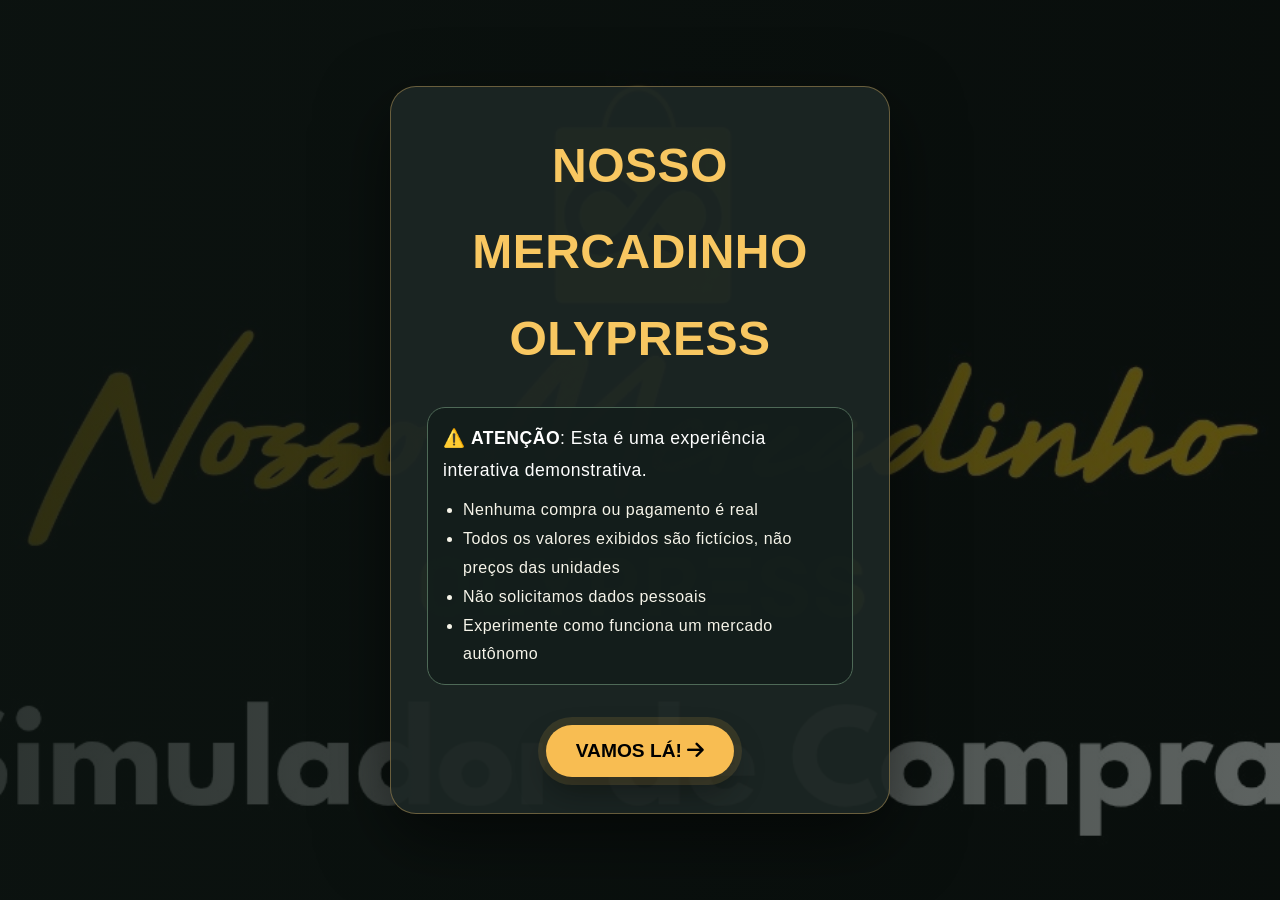
==== simulador/index.html @ 964f08ee "Integra simulador renovado no proprio site" ====
<!DOCTYPE html>
<html lang="pt-BR">
<head>
<meta charset="utf-8"/>
<meta content="width=device-width, initial-scale=1.0, viewport-fit=cover" name="viewport"/>
<title>Experiência Nosso Mercadinho | Simule uma compra</title><meta name="description" content="Experimente uma compra demonstrativa no Nosso Mercadinho. Valores fictícios; nenhuma compra ou pagamento real é feito aqui.">
<link href="https://cdnjs.cloudflare.com/ajax/libs/font-awesome/6.4.0/css/all.min.css" rel="stylesheet"/>
<link rel="icon" type="image/png" href="favicon.png">
<meta property="og:image" content="capa_og.jpg">
<style>
        * {
          box-sizing: border-box;
          margin: 0;
          padding: 0;
          font-family: 'Segoe UI', Tahoma, Geneva, Verdana, sans-serif;
        }

        body {
          background-color: #000;
          color: #fff;
          line-height: 1.6;
          display: flex;
          flex-direction: column;
          min-height: 100vh;
        }

        body.light-theme {
          background-color: #f5f5f5;
          color: #333;
        }

        .container {
          max-width: 800px;
          width: 100%;
          margin: 0 auto;
          padding: 20px;
          flex: 1;
          display: flex;
          flex-direction: column;
        }

        header {
          background-color: #000;
          color: #f7931e;
          padding: 20px;
          text-align: center;
          position: relative;
        }

        body.light-theme header {
          background-color: #f7931e;
          color: #000;
        }

        h1, h2, h3 {
          margin-bottom: 15px;
        }

        .tela {
          display: none;
          flex: 1;
          width: 100%;
          flex-direction: column;
          align-items: center;
          justify-content: center;
          text-align: center;
        }

        .ativo {
          display: flex;
          animation: fadeIn 0.5s;
        }

        @keyframes fadeIn {
          from { opacity: 0; }
          to { opacity: 1; }
        }

        .btn, .produto, .pagamento {
          background-color: #f7931e;
          border: none;
          padding: 12px 20px;
          margin: 10px 5px;
          border-radius: 8px;
          font-weight: bold;
          cursor: pointer;
          color: #000;
          text-align: center;
          width: 100%;
          max-width: 300px;
          min-height: 48px;
          border: 2px solid #000;
        }

        .btn-caixa {
          background-color: #27ae60 !important;
          color: white !important;
          border: 2px solid #1e8449 !important;
        }

        @media (min-width: 768px) {
          .btn, .produto, .pagamento {
            width: auto;
            min-width: 200px;
          }
        }

        .btn:hover, .produto:hover, .pagamento:hover {
          opacity: 0.9;
          transform: translateY(-2px);
          box-shadow: 0 4px 8px rgba(0,0,0,0.2);
        }

        .btn:disabled {
          background-color: #ccc;
          cursor: not-allowed;
        }

        .categoria {
          font-weight: bold;
          color: #f7931e;
          margin: 20px 0 10px;
          font-size: 1.1em;
          width: 100%;
          max-width: 600px;
          text-align: left;
        }

        body.light-theme .categoria {
          color: #d67c0a;
        }

        .produtos-grid {
          display: flex;
          flex-direction: column;
          align-items: center;
          gap: 12px;
          width: 100%;
        }

        .sacola-item {
          background-color: #222;
          color: #fff;
          font-size: 1em;
          padding: 14px;
          border-radius: 10px;
          margin: 10px auto;
          max-width: 500px;
          display: flex;
          justify-content: space-between;
          align-items: center;
          transition: background 0.3s ease;
        }
        
        .sacola-item:hover {
          background-color: #f7931e;
          color: #000;
          font-weight: bold;
        }

        body.light-theme .sacola-item {
          background: #eee;
        }

        .contador-sacola {
          position: absolute;
          top: 15px;
          right: 15px;
          background-color: #e74c3c;
          color: white;
          border-radius: 50%;
          width: 24px;
          height: 24px;
          display: flex;
          justify-content: center;
          align-items: center;
          font-size: 12px;
          font-weight: bold;
        }

        .notificacao {
          position: fixed;
          bottom: 20px;
          right: 20px;
          background-color: #27ae60;
          color: white;
          padding: 15px 20px;
          border-radius: 8px;
          animation: slideIn 0.5s, fadeOut 0.5s 2.5s forwards;
          z-index: 100;
          display: flex;
          align-items: center;
          gap: 10px;
          max-width: 300px;
        }

        @keyframes slideIn {
          from { transform: translateX(100%); }
          to { transform: translateX(0); }
        }

        @keyframes fadeOut {
          from { opacity: 1; }
          to { opacity: 0; }
        }

        .btn-tema {
          position: absolute;
          top: 20px;
          left: 20px;
          background: transparent;
          border: none;
          color: #f7931e;
          font-size: 1.2em;
          cursor: pointer;
        }

        body.light-theme .btn-tema {
          color: #000;
        }

        #progresso-escaneamento {
          font-weight: bold;
          margin: 15px 0;
          color: #f7931e;
        }

        .produto-escaneado {
          background-color: #4CAF50 !important;
          color: white !important;
        }

        .total-compra {
          font-size: 1.3em;
          margin: 20px 0;
          font-weight: bold;
          color: #f7931e;
        }

        #relogio {
          position: absolute;
          top: 20px;
          right: 60px;
          font-size: 1em;
        }

        .assistente {
          position: fixed;
          bottom: 70px;
          right: 20px;
          background-color: #f7931e;
          color: #000;
          width: 40px;
          height: 40px;
          border-radius: 50%;
          display: flex;
          align-items: center;
          justify-content: center;
          font-size: 1.2em;
          cursor: pointer;
          z-index: 90;
        }

        .balao {
          position: absolute;
          bottom: 50px;
          right: 0;
          background-color: #000;
          color: #fff;
          padding: 10px 15px;
          border-radius: 10px;
          max-width: 200px;
          display: none;
          font-size: 0.9em;
        }

        body.light-theme .balao {
          background-color: #fff;
          color: #000;
          border: 1px solid #f7931e;
        }

        .assistente:hover .balao {
          display: block;
          animation: fadeIn 0.3s;
        }

        .flutuante-sacola {
          position: fixed;
          bottom: 70px;
          left: 20px;
          background-color: #f7931e;
          color: #000;
          width: 40px;
          height: 40px;
          border-radius: 50%;
          display: flex;
          align-items: center;
          justify-content: center;
          font-size: 1.2em;
          cursor: pointer;
          z-index: 90;
        }

        .tooltip-sacola {
          position: absolute;
          bottom: 50px;
          left: 0;
          background-color: #000;
          color: #fff;
          padding: 10px;
          border-radius: 8px;
          width: 250px;
          display: none;
        }

        body.light-theme .tooltip-sacola {
          background-color: #fff;
          color: #000;
          border: 1px solid #f7931e;
        }

        .flutuante-sacola:hover .tooltip-sacola {
          display: block;
          animation: fadeIn 0.3s;
        }

        .feedback-popup {
          position: fixed;
          top: 50%;
          left: 50%;
          transform: translate(-50%, -50%);
          background-color: #000;
          color: #fff;
          padding: 30px;
          border-radius: 10px;
          box-shadow: 0 5px 15px rgba(0,0,0,0.3);
          z-index: 1000;
          max-width: 90%;
          width: 400px;
          text-align: center;
          border: 2px solid #f7931e;
          display: none;
        }

        body.light-theme .feedback-popup {
          background-color: #fff;
          color: #000;
        }

        .feedback-popup .btn {
          margin: 15px 5px 0;
          display: inline-block;
          width: auto;
        }

        .social-buttons {
          display: flex;
          flex-wrap: wrap;
          justify-content: center;
          gap: 10px;
          margin-top: 20px;
        }

        .social-btn {
          display: flex;
          align-items: center;
          justify-content: center;
          gap: 8px;
          padding: 10px 15px;
          border-radius: 8px;
          color: white;
          text-decoration: none;
          font-weight: bold;
          transition: all 0.3s;
        }

        .social-btn:hover {
          transform: translateY(-3px);
          box-shadow: 0 4px 8px rgba(0,0,0,0.2);
        }

        .btn-instagram {
          background: linear-gradient(45deg, #405DE6, #5851DB, #833AB4, #C13584, #E1306C, #FD1D1D);
        }

        .btn-whatsapp {
          background-color: #25D366;
        }

        .btn-franquia {
          background-color: #f7931e;
          color: #000;
        }

        .btn-condominio {
          background-color: #3498db;
        }

        @media (max-width: 480px) {
          .btn, .produto, .pagamento {
            font-size: 1em;
            padding: 14px;
            margin: 8px auto;
          }

          h1, h2, h3 {
            font-size: 1.2em;
          }

          .container {
            padding: 10px;
          }

          .social-btn {
            flex: 1 1 100%;
          }

          .assistente, .flutuante-sacola {
            display: none;
          }
        }

        body {
          line-height: 1.8;
          letter-spacing: 0.5px;
        }

        html {
          scroll-behavior: smooth;
        }

        .produto.adicionado {
          background-color: #4CAF50 !important;
          color: #fff !important;
        }

        .accordion {
          background: linear-gradient(to right, #f7931e, #ffa733);
          color: #000;
          font-weight: bold;
          font-size: 1.1em;
          padding: 14px;
          margin: 12px 0 0;
          border-radius: 10px 10px 0 0;
          border: none;
          box-shadow: 0 2px 6px rgba(0,0,0,0.2);
          transition: background 0.3s ease;
          cursor: pointer;
          width: 100%;
          text-align: left;
          outline: none;
        }

        .accordion:hover {
          background: linear-gradient(to right, #ffa733, #f7931e);
        }

        .panel {
          display: none;
          background-color: #1a1a1a;
          border-left: 3px solid #f7931e;
          border-radius: 0 0 10px 10px;
          padding: 15px 0;
          margin-bottom: 10px;
          flex-direction: column;
          align-items: center;
          width: 100%;
          max-width: 100%;
          transition: max-height 0.3s ease;
        }

        .accordion.active + .panel {
          display: flex !important;
        }

        .tela, .btn, .produto, .pagamento, .accordion, .panel {
          transition: all 0.3s ease-in-out;
        }

        .idade-verificacao {
          position: fixed;
          top: 50%;
          left: 50%;
          transform: translate(-50%, -50%);
          background-color: #000;
          color: #fff;
          padding: 30px;
          border-radius: 10px;
          box-shadow: 0 5px 15px rgba(0,0,0,0.3);
          z-index: 1000;
          max-width: 90%;
          width: 400px;
          text-align: center;
          border: 2px solid #f7931e;
          display: none;
        }

        body.light-theme .idade-verificacao {
          background-color: #fff;
          color: #000;
        }

        .logo-container {
          margin-bottom: 20px;
          text-align: center;
        }

        .logo {
          max-width: 300px;
          width: 100%;
          height: auto;
        }

        .btn-voltar {
          background-color: #333;
          color: white;
          margin-top: 20px;
        }

        body.light-theme .btn-voltar {
          background-color: #555;
        }

        .formulario-popup {
          display: none;
          position: fixed;
          top: 0;
          left: 0;
          width: 100%;
          height: 100%;
          background: rgba(0,0,0,0.8);
          z-index: 10000;
          align-items: center;
          justify-content: center;
        }

        .form-container {
          background: #fff;
          padding: 20px;
          border-radius: 10px;
          width: 90%;
          max-width: 500px;
          color: #333;
        }

        .form-container input,
        .form-container select,
        .form-container textarea {
          width: 100%;
          padding: 12px;
          margin: 8px 0;
          border: 1px solid #ddd;
          border-radius: 4px;
          box-sizing: border-box;
        }

        .info-automatica {
          color: #f7931e;
          font-size: 0.9em;
          margin: 10px 0;
        }

        .fechar {
          float: right;
          font-size: 28px;
          cursor: pointer;
          color: #333;
        }

        .instrucao-escaneamento {
          background: #111;
          padding: 15px;
          border-radius: 8px;
          margin: 15px 0;
          text-align: left;
          max-width: 500px;
        }

        body.light-theme .instrucao-escaneamento {
          background: #eee;
          color: #333;
        }

        .instrucao-escaneamento ol {
          padding-left: 20px;
          margin-top: 10px;
        }

        .instrucao-escaneamento li {
          margin-bottom: 8px;
        }

        /* Ajustes para produtos dentro das categorias */
        .panel .produto {
            width: 100%;
            max-width: 320px;
            margin: 6px auto;
            font-size: 1em;
            padding: 12px 16px;
            text-align: center;
            white-space: normal;
            word-break: break-word;
        }

        /* Microinterações visuais nos botões */
        .produto {
            transition: transform 0.2s ease, box-shadow 0.2s ease;
        }
        .produto:active {
            transform: scale(0.95);
            box-shadow: 0 0 12px rgba(247, 147, 30, 0.7);
        }

        /* Glow em hover */
        .produto:hover {
            box-shadow: 0 0 12px rgba(33, 150, 243, 0.7);
        }

        /* Feedback visual check ✅ */
        .produto.adicionado::after {
            content: "✔️";
            position: absolute;
            right: 12px;
            top: 12px;
            font-size: 1em;
        }

        /* Alinhar centralizado a seção "SUA COMPRA" */
        #sacola {
            margin: 0 auto;
            display: flex;
            flex-direction: column;
            align-items: center;
        }
        #sacola h4 {
            text-align: center;
        }

        .balao {
            font-size: 0.95em;
            line-height: 1.4;
            padding: 12px;
            background-color: #1a1a1a;
            border: 1px solid #f7931e;
            border-radius: 10px;
            max-width: 240px;
            box-shadow: 0 4px 10px rgba(0,0,0,0.3);
        }

        #barra-progresso .etapa {
            opacity: 0.4;
            transition: opacity 0.3s ease;
        }
        #barra-progresso .etapa.ativa {
            opacity: 1;
            text-decoration: underline;
        }

        .selo-confiança {
            position: fixed;
            bottom: 8px;
            left: 12px;
            background-color: rgba(0, 0, 0, 0.6);
            color: #f7931e;
            font-size: 10.5px;
            padding: 4px 10px;
            border-radius: 12px;
            font-weight: 500;
            z-index: 999;
            pointer-events: none;
            max-width: 200px;
            line-height: 1.2;
            text-overflow: ellipsis;
            white-space: nowrap;
            overflow: hidden;
        }

        body::before {
            content: "NOSSO MERCADINHO OLYPRESS";
            position: fixed;
            bottom: 50%;
            left: 50%;
            transform: translate(-50%, 50%) rotate(-15deg);
            font-size: 2.5em;
            color: rgba(255, 255, 255, 0.03);
            font-weight: bold;
            letter-spacing: 2px;
            pointer-events: none;
            z-index: 0;
        }

        .toast-mensagem {
            position: fixed;
            bottom: 64px;
            left: 50%;
            transform: translateX(-50%);
            background-color: #1a1a1a;
            color: #f7931e;
            padding: 10px 16px;
            font-size: 0.9em;
            border-radius: 10px;
            box-shadow: 0 0 12px rgba(0,0,0,0.5);
            opacity: 0.95;
            z-index: 100;
            pointer-events: none;
            display: none;
            animation: fadeinout 5s ease-in-out;
        }

        @keyframes fadeinout {
            0% {opacity: 0;}
            10% {opacity: 0.95;}
            90% {opacity: 0.95;}
            100% {opacity: 0;}
        }

        /* Botão flutuante do Instagram */
        .flutuante-instagram {
          position: fixed;
          bottom: 120px;
          right: 20px;
          background: linear-gradient(45deg, #405DE6, #5851DB, #833AB4, #C13584, #E1306C, #FD1D1D);
          color: white;
          width: 50px;
          height: 50px;
          border-radius: 50%;
          display: flex;
          align-items: center;
          justify-content: center;
          font-size: 1.5em;
          cursor: pointer;
          z-index: 90;
          box-shadow: 0 4px 12px rgba(0,0,0,0.3);
        }

        .tooltip-instagram {
          position: absolute;
          bottom: 60px;
          right: 0;
          background-color: #000;
          color: #fff;
          padding: 10px;
          border-radius: 8px;
          width: 200px;
          display: none;
          font-size: 0.9em;
        }

        .flutuante-instagram:hover .tooltip-instagram {
          display: block;
          animation: fadeIn 0.3s;
        }

        @media (max-width: 768px) {
          .flutuante-instagram {
            bottom: 80px;
            right: 15px;
            width: 45px;
            height: 45px;
            font-size: 1.3em;
          }
        }

        /* Overlay Inicial Fullscreen */
        #avisoInicial {
          position: fixed;
          top: 0;
          left: 0;
          width: 100%;
          height: 100%;
          background: #000;
          z-index: 9999;
          display: none;
          flex-direction: column;
          justify-content: center;
          align-items: center;
          text-align: center;
          padding: 20px;
          animation: fadeIn 0.5s;
        }

        body.light-theme #avisoInicial {
          background: #f5f5f5;
        }

        #avisoInicial div {
          max-width: 500px;
        }

        #avisoInicial h2 {
          color: #f7931e;
          margin-bottom: 25px;
          font-size: 1.8em;
        }

        #avisoInicial .aviso-box {
          background: #111;
          border-left: 4px solid #f7931e;
          padding: 15px;
          margin: 20px 0;
          text-align: left;
        }

        body.light-theme #avisoInicial .aviso-box {
          background: #fff;
          color: #333;
          border-left: 4px solid #f7931e;
        }

        #avisoInicial .aviso-box p {
          color: #fff;
          font-size: 1.1em;
        }

        body.light-theme #avisoInicial .aviso-box p {
          color: #333;
        }

        #avisoInicial .aviso-box ul {
          margin-top: 10px;
          padding-left: 20px;
        }

        #avisoInicial button {
          background: #f7931e;
          color: #000;
          border: none;
          padding: 15px 30px;
          font-size: 1.2em;
          border-radius: 8px;
          font-weight: bold;
          cursor: pointer;
          margin-top: 20px;
          transition: all 0.3s;
        }

        #avisoInicial button:hover {
          transform: scale(1.05);
          box-shadow: 0 0 15px rgba(247, 147, 30, 0.7);
        }

        /* Popup pós-compra */
        #popupPosPagamento {
          position: fixed;
          top: 50%;
          left: 50%;
          transform: translate(-50%, -50%);
          background-color: #000;
          color: #fff;
          padding: 30px;
          border-radius: 10px;
          box-shadow: 0 5px 15px rgba(0,0,0,0.3);
          z-index: 1000;
          max-width: 90%;
          width: 400px;
          text-align: center;
          border: 2px solid #f7931e;
          display: none;
        }

        body.light-theme #popupPosPagamento {
          background-color: #fff;
          color: #000;
        }

        #feedbackTempo {
          margin: 15px 0;
          font-size: 1.1em;
          color: #f7931e;
        }

        #total-final {
          font-size: 1.5em;
          color: #f7931e;
          margin: 15px 0;
        }
</style>
<link rel="stylesheet" href="game-modern.css">
</head>
<body>
<!-- Overlay Fullscreen de Aviso -->
<div id="avisoInicial">
  <div>
    <h2>NOSSO MERCADINHO OLYPRESS</h2>
    
    <div class="aviso-box">
      <p>⚠️ <strong>ATENÇÃO</strong>: Esta é uma experiência interativa demonstrativa.</p>
      <ul>
        <li>Nenhuma compra ou pagamento é real</li>
        <li>Todos os valores exibidos são fictícios, não preços das unidades</li>
        <li>Não solicitamos dados pessoais</li>
        <li>Experimente como funciona um mercado autônomo</li>
      </ul>
    </div>

    <button onclick="iniciarSimulador()">
      VAMOS LÁ! <i class="fas fa-arrow-right"></i>
    </button>
  </div>
</div>

<audio id="click-sound" preload="auto" src="https://cdn.pixabay.com/download/audio/2022/03/15/audio_5b4693151f.mp3?filename=click-124467.mp3"></audio>
<div class="container">
<div class="demo-disclaimer">EXPERIÊNCIA DEMONSTRATIVA <span>Valores fictícios · nenhum pagamento real</span></div>
<button class="btn-tema" onclick="alternarTema()"><i class="fas fa-moon"></i></button>
<div id="barra-progresso" style="width: 100%; background-color: #1a1a1a; padding: 10px 0; text-align: center; font-size: 0.9em; color: #f7931e; font-weight: bold; border-bottom: 1px solid #333;">
<span class="etapa" data-etapa="entrada">🏁 Entrada</span> →
    <span class="etapa" data-etapa="produtos">🛒 Produtos</span> →
    <span class="etapa" data-etapa="caixa">💳 Caixa</span> →
    <span class="etapa" data-etapa="pagamento">💰 Pagamento</span> →
    <span class="etapa" data-etapa="final">🎉 Final</span>
</div>
<div id="relogio"></div>
<header>
<div class="logo-container">
<img alt="Nosso Mercadinho" class="logo" src="logo-novo.png"/>
</div>
<p>Rede de Mercados Autônomos 24h — Franquia com propósito.</p>
<div class="contador-sacola" id="contador-sacola">0</div>
</header>
<div class="tela ativo" id="entrada">
<div>
<h2 style="font-size: 1.5em; margin-bottom: 20px;">SUA EXPERIÊNCIA COMEÇA AQUI</h2>
<p style="font-size: 1.1em; line-height: 1.8; margin-bottom: 30px; text-align: center;">
                    Tecnologia para simplificar o seu dia, com uma equipe de verdade por perto.<br/><br/>
                    Não é preciso senha, reconhecimento facial ou cadastro.<br/><br/>
<strong style="font-weight: bold; color: #f7931e;">É só entrar, escolher, pagar... e voltar sempre que quiser.</strong>
</p>

<button class="btn" onclick="iniciarExperiencia()"><i class="fas fa-shopping-basket"></i> ENTRAR NA LOJA</button>
</div>
</div>
<div class="tela" id="produtos">
<div style="display: flex; flex-direction: column; align-items: center; justify-content: center; width: 100%; padding: 10px;">
<h3>ESCOLHA SEUS PRODUTOS</h3>
<div class="produtos-grid">
<button class="accordion">BEBIDAS</button>
<div class="panel">
<button class="produto" onclick="adicionarProduto('Coca-Cola Lata', 5.50)" aria-label="Adicionar Coca-Cola Lata ao carrinho por R$ 5,50">Coca-Cola - R$ 5,50</button>
<button class="produto" onclick="adicionarProduto('Água sem gás', 3.00)" aria-label="Adicionar Água sem gás ao carrinho por R$ 3,00">💧 Água sem gás - R$ 3,00</button>
<button class="produto" onclick="adicionarProduto('Suco de Uva', 6.90)" aria-label="Adicionar Suco de Uva ao carrinho por R$ 6,90">🍇 Suco de Uva - R$ 6,90</button>
</div>
<button class="accordion">SNACKS</button>
<div class="panel">
<button class="produto" onclick="adicionarProduto('Doritos', 8.50)" aria-label="Adicionar Doritos ao carrinho por R$ 8,50">🔶 Doritos - R$ 8,50</button>
<button class="produto" onclick="adicionarProduto('Cheetos', 7.90)" aria-label="Adicionar Cheetos ao carrinho por R$ 7,90">🧀 Cheetos - R$ 7,90</button>
</div>
<button class="accordion">DOCES</button>
<div class="panel">
<button class="produto" onclick="adicionarProduto('Fini', 2.50)" aria-label="Adicionar Fini ao carrinho por R$ 2,50">🍬 Fini - R$ 2,50</button>
<button class="produto" onclick="adicionarProduto('KitKat', 4.90)" aria-label="Adicionar KitKat ao carrinho por R$ 4,90">🍫 KitKat - R$ 4,90</button>
</div>
<button class="accordion">PADARIA</button>
<div class="panel">
<button class="produto" onclick="adicionarProduto('Pão de forma', 9.90)" aria-label="Adicionar Pão de forma ao carrinho por R$ 9,90">🍞 Pão de forma - R$ 9,90</button>
<button class="produto" onclick="adicionarProduto('Café Solúvel', 12.50)" aria-label="Adicionar Café Solúvel ao carrinho por R$ 12,50">☕ Café Solúvel - R$ 12,50</button>
</div>
<button class="accordion">ORGÂNICOS</button>
<div class="panel">
<button class="produto" onclick="adicionarProduto('Maçã Orgânica', 4.50)" aria-label="Adicionar Maçã Orgânica ao carrinho por R$ 4,50">🍏 Maçã Orgânica - R$ 4,50</button>
<button class="produto" onclick="adicionarProduto('Suco Natural', 7.50)" aria-label="Adicionar Suco Natural ao carrinho por R$ 7,50">🍹 Suco Natural - R$ 7,50</button>
</div>
<button class="accordion">BEBIDAS ALCOÓLICAS</button>
<div class="panel">
<button class="produto" onclick="verificarIdade('Cerveja Artesanal', 12.90)" aria-label="Verificar idade para Cerveja Artesanal por R$ 12,90">🍺 Cerveja Artesanal - R$ 12,90</button>
<button class="produto" onclick="verificarIdade('Vinho Tinto', 45.00)" aria-label="Verificar idade para Vinho Tinto por R$ 45,00">🍷 Vinho Tinto - R$ 45,00</button>
</div>
<button class="accordion">PRODUTOS LOCAIS</button>
<div class="panel">
<button class="produto" onclick="adicionarProduto('Mel Artesanal', 18.00)" aria-label="Adicionar Mel Artesanal ao carrinho por R$ 18,00">🍯 Mel Artesanal - R$ 18,00</button>
<button class="produto" onclick="adicionarProduto('Queijo Mineiro', 22.50)" aria-label="Adicionar Queijo Mineiro ao carrinho por R$ 22,50">🧀 Queijo Mineiro - R$ 22,50</button>
</div>
</div>
<button class="btn btn-caixa" onclick="mostrar('caixa')"><i class="fas fa-cash-register"></i> IR PARA O CAIXA</button>
<button class="btn btn-voltar" onclick="mostrar('entrada')"><i class="fas fa-arrow-left"></i> VOLTAR</button>
</div>
</div>
<div class="tela" id="caixa">
<div>
<h3><i class="fas fa-barcode"></i> CAIXA AUTOMÁTICO</h3>
<div class="instrucao-escaneamento">
  <p>🔍 <strong>Como escanear os produtos:</strong></p>
  <ol>
    <li>Clique em cada produto abaixo para simular o escaneamento</li>
    <li>O item ficará <span style="color: #90ee90; font-weight: bold;">VERDE</span> quando escaneado</li>
    <li>Quando todos estiverem verdes, prossiga para pagamento</li>
  </ol>
</div>
<div id="progresso-escaneamento">0 de 0 produtos escaneados</div>
<div id="escaneamento" style="width: 100%; max-width: 500px;"></div>
<button class="btn" id="btnPagamento" onclick="mostrar('pagamento')" style="display:none;"><i class="fas fa-credit-card"></i> PAGAMENTO</button>
<button class="btn btn-voltar" onclick="mostrar('produtos')"><i class="fas fa-arrow-left"></i> VOLTAR</button>
</div>
</div>
<div class="tela" id="pagamento">
<div>
<h3><i class="fas fa-wallet"></i> FORMA DE PAGAMENTO</h3>
<div class="total-compra">TOTAL: R$ <span id="total-pagamento">0.00</span></div>
<button class="pagamento" onclick="finalizarCompra('PIX')"><i class="fas fa-qrcode"></i> PIX</button>
<button class="pagamento" onclick="finalizarCompra('DÉBITO')"><i class="fas fa-credit-card"></i> DÉBITO</button>
<button class="pagamento" onclick="finalizarCompra('CRÉDITO')"><i class="fas fa-credit-card"></i> CRÉDITO</button>
<button class="pagamento" onclick="finalizarCompra('DINHEIRO')"><i class="fas fa-money-bill-wave"></i> DINHEIRO</button>
<button class="btn btn-voltar" onclick="mostrar('caixa')"><i class="fas fa-arrow-left"></i> VOLTAR</button>
</div>
</div>
<div class="tela" id="final">
<div>
<h3><i class="fas fa-check-circle"></i> COMPRA FINALIZADA!</h3>
<p>Obrigado por comprar no Nosso Mercadinho Olypress</p>
<div class="total-compra">
                    Total: R$ <span id="total-final">0.00</span> (<span id="metodo-pagamento">PIX</span>)
                </div>
<div id="sacola" style="width: 100%; max-width: 500px;"></div>
<p id="tempo-final" style="margin-top: 10px; font-weight: bold; color: #f7931e;"></p>
<button class="btn" onclick="reiniciar()"><i class="fas fa-redo"></i> NOVA COMPRA</button>
<div id="sugestao-produto" style="margin-top:20px; font-size:1em; color:#f7931e; font-weight:bold;"></div><div id="resumo-emocional" style="margin-top: 25px; font-size: 1.1em; color: #f7931e; text-align: center; font-weight: bold;"></div>
<div style="margin-top: 40px; text-align: center;">
<p style="font-size: 1.2em; font-weight: bold;">Gostou da experiência?</p>
<p>Compartilhe com um amigo ou desafie alguém a comprar também!</p>
</div>
<div class="social-buttons">
<a class="social-btn btn-whatsapp" onclick="compartilharWhatsApp('Experimente%20o%20Nosso%20Mercadinho%20Olypress:%20https://nossomercadinhoolypress.github.io/Game-Nosso-Mercadinho-/')" style="cursor: pointer;">
<i class="fab fa-whatsapp"></i> WhatsApp
                    </a>
<a class="social-btn btn-condominio" href="https://www.facebook.com/sharer/sharer.php?u=https://nossomercadinhoolypress.github.io/Game-Nosso-Mercadinho-/" target="_blank">
<i class="fab fa-facebook-f"></i> Facebook
                    </a>
<a class="social-btn btn-franquia" href="https://twitter.com/intent/tweet?text=Experimente%20o%20mercadinho%20autônomo!&amp;url=https://nossomercadinhoolypress.github.io/Game-Nosso-Mercadinho-/" target="_blank">
<i class="fab fa-twitter"></i> Twitter
                    </a>
<a class="social-btn btn-franquia" href="https://www.linkedin.com/sharing/share-offsite/?url=https://nossomercadinhoolypress.github.io/Game-Nosso-Mercadinho-/" target="_blank">
<i class="fab fa-linkedin-in"></i> LinkedIn
                    </a>
<button class="social-btn btn-franquia" onclick="copiarLink()">
<i class="fas fa-link"></i> Copiar link do jogo
                    </button>
</div>
<div style="margin-top: 50px; text-align: center;">
<p style="font-size: 1.2em; font-weight: bold;">Leve essa experiência para mais pessoas!</p>
<p>Indique o Nosso Mercadinho Olypress para seu condomínio ou torne-se um franqueado:</p>
<div class="social-buttons">
<button class="social-btn btn-condominio" onclick="mostrarForm('Condominio')">
<i class="fas fa-home"></i> Quero no meu condomínio
                        </button>
<button class="social-btn btn-franquia" onclick="mostrarForm('Franqueado')">
<i class="fas fa-store"></i> Seja franqueado
                        </button>
</div>
</div>
<div id="avaliacao-final" style="margin-top: 50px; text-align: center;">
  <p style="font-size: 1.2em; font-weight: bold;">O que você mais gostou dessa experiência?</p>
</div>
</div>
</div>
</div>
<div class="flutuante-sacola">
<i class="fas fa-shopping-basket"></i>
<div class="tooltip-sacola">
<div id="tooltip-itens" style="max-height: 200px; overflow-y: auto;"></div>
<hr style="margin: 10px 0; border-color: #f7931e;"/>
<strong>Total: R$ <span id="tooltip-total">0.00</span></strong>
</div>
</div>
<div class="assistente">
<i class="fas fa-robot"></i>
<div class="balao" id="mensagem-assistente">Olá! Posso ajudar?</div>
</div>

<!-- Botão flutuante do Instagram -->
<div class="flutuante-instagram" id="flutuanteInstagram">
  <i class="fab fa-instagram"></i>
  <div class="tooltip-instagram">Siga-nos no Instagram para mais novidades!</div>
</div>

<div class="feedback-popup" id="feedbackPopup">
<h3>Achou fácil comprar?</h3>
<p id="fraseFeedback">No Nosso Mercadinho Olypress é tão simples quanto esse jogo!</p>
<button class="btn" onclick="fecharFeedback()"><i class="fas fa-thumbs-up"></i> FECHAR</button>
</div>
<div class="idade-verificacao" id="idadeVerificacao">
<h3>VERIFICAÇÃO DE IDADE</h3>
<p>Você tem 18 anos ou mais?</p>
<button class="btn" onclick="confirmarIdade(true)">SIM, TENHO 18+</button>
<button class="btn" onclick="confirmarIdade(false)">NÃO TENHO 18+</button>
</div>

<!-- Popup pós-compra -->
<div class="feedback-popup" id="popupPosPagamento">
  <h3>Gostou da experiência?</h3>
  <p>No Nosso Mercadinho Olypress real é ainda mais fácil! 🚀</p>
  <p id="feedbackTempo"></p>
  <div class="social-buttons" style="margin-top:20px;">
    <button class="social-btn btn-whatsapp" onclick="desafiarAmigo()">
      <i class="fab fa-whatsapp"></i> DESAFIAR AMIGO
    </button>
    <button class="social-btn btn-condominio" onclick="compartilharCondominio()">
      <i class="fas fa-home"></i> INDICAR PARA SÍNDICO
    </button>
  </div>
  <button class="btn" onclick="fecharPopup('popupPosPagamento')" style="margin-top:20px;">
    <i class="fas fa-thumbs-up"></i> FECHAR
  </button>
</div>

<!-- Formulários Popup -->
<div class="formulario-popup" id="formCondominio">
  <div class="form-container">
    <span class="fechar" onclick="fecharForm('Condominio')">&times;</span>
    <h3>Quero no meu condomínio</h3>
    <form id="formCondominioData">
      <input type="text" placeholder="Seu nome*" required>
      <select required>
        <option value="">Você é...*</option>
        <option>Síndico</option>
        <option>Administrador</option>
        <option>Presidente</option>
        <option>Morador</option>
        <option>Outro</option>
      </select>
      <input type="number" placeholder="Quantas residências?*" required>
      <p class="info-automatica">Atendemos somente Piracicaba no momento</p>
      <button type="submit">Enviar interesse</button>
    </form>
  </div>
</div>

<div class="formulario-popup" id="formFranqueado">
  <div class="form-container">
    <span class="fechar" onclick="fecharForm('Franqueado')">&times;</span>
    <h3>Seja franqueado</h3>
    <form id="formFranqueadoData">
      <input type="text" placeholder="Seu nome*" required>
      <input type="text" placeholder="Sua profissão*" required>
      <select required>
        <option value="">Tem experiência no ramo?*</option>
        <option>Sim, no ramo de mercados</option>
        <option>Sim, em gestão</option>
        <option>Não, mas tenho interesse</option>
      </select>
      <textarea placeholder="Por que deseja abrir uma franquia?*" required></textarea>
      <button type="submit">Enviar interesse</button>
    </form>
  </div>
</div>

<script>
        // Variáveis globais
let sacola = [];
let tempoInicio;
let temaEscuro = true;
let produtoAlcoolicoPendente = null;

// Inicialização
document.addEventListener('DOMContentLoaded', function() {
    // Mostrar overlay apenas se for a primeira vez
    if (!sessionStorage.getItem('avisoVisto')) {
        document.getElementById('avisoInicial').style.display = 'flex';
    }
    
    atualizarRelogio();
    setInterval(atualizarRelogio, 1000);
    
    // Configura accordions
    const accordions = document.querySelectorAll('.accordion');
    accordions.forEach(accordion => {
        accordion.addEventListener('click', function() {
            this.classList.toggle('active');
            const panel = this.nextElementSibling;
            if (panel.style.display === 'flex') {
                panel.style.display = 'none';
            } else {
                panel.style.display = 'flex';
            }
        });
    });
    
    // Configura hover do assistente
    const assistente = document.querySelector('.assistente');
    assistente.addEventListener('click', function() {
        const mensagens = [
            "Oi! Posso te ajudar com algo aqui no Mercadinho? 😊",
            "Qualquer hora, qualquer dia. É só entrar, escolher e pagar.",
            "Temos produtos incríveis esperando por você!",
            "Ficou com dúvida? Chama no Instagram: @olypressnossomercadinho"
        ];
        const mensagemAleatoria = mensagens[Math.floor(Math.random() * mensagens.length)];
        document.getElementById('mensagem-assistente').textContent = mensagemAleatoria;
    });
    
    // Configura hover da sacola flutuante
    const flutuanteSacola = document.querySelector('.flutuante-sacola');
    flutuanteSacola.addEventListener('click', function() {
        atualizarTooltipSacola();
    });

    // Configurar formulários
    document.getElementById('formCondominioData').addEventListener('submit', function(e) {
        e.preventDefault();
        enviarFormulario('Condominio', this);
    });

    document.getElementById('formFranqueadoData').addEventListener('submit', function(e) {
        e.preventDefault();
        enviarFormulario('Franqueado', this);
    });

    // Configurar botão flutuante do Instagram
    const flutuanteInstagram = document.getElementById('flutuanteInstagram');
    flutuanteInstagram.addEventListener('click', function() {
        window.open('https://www.instagram.com/olypressnossomercadinho?igsh=MTN3ZTJ2N3V4b2xm', '_blank');
    });
});

// Função para iniciar o simulador (fecha o overlay)
function iniciarSimulador() {
    document.getElementById('avisoInicial').style.display = 'none';
    sessionStorage.setItem('avisoVisto', 'true');
    iniciarExperiencia();
}

// Função para compartilhar via WhatsApp
function compartilharWhatsApp(texto) {
    // Primeiro tenta abrir o app nativo
    window.location.href = `whatsapp://send?text=${texto}`;
    
    // Se não funcionar, abre o WhatsApp Web após um pequeno delay
    setTimeout(() => {
        if (!document.hidden) {
            window.open(`https://web.whatsapp.com/send?text=${texto}`, '_blank');
        }
    }, 500);
}

// Funções de navegação
function mostrar(tela) {
    atualizarBarraProgresso(tela);
    document.querySelectorAll('.tela').forEach(t => t.classList.remove('ativo'));
    document.getElementById(tela).classList.add('ativo');
    
    if (tela === 'caixa') {
        iniciarEscaneamento();
    } else if (tela === 'pagamento') {
        document.getElementById('total-pagamento').textContent = calcularTotal().toFixed(2);
    } else if (tela === 'final') {
        finalizarExperiencia();
    }
}

function iniciarExperiencia() {
    tempoInicio = new Date();
    mostrar('produtos');
}

function reiniciar() {
    sacola = [];
    atualizarContadorSacola();
    mostrar('entrada');
}

// Funções de produtos
function adicionarProduto(nome, preco) {
    sacola.push({ nome, preco, escaneado: false });
    atualizarContadorSacola();
    
    // Mostrar notificação
    mostrarNotificacao(`"${nome}" adicionado à sacola`);
    
    // Destacar botão do produto
    const botaoProduto = [...document.querySelectorAll('.produto')].find(b => 
        b.textContent.includes(nome.split(' - ')[0])
    );
    if (botaoProduto) {
        botaoProduto.classList.add('adicionado');
        setTimeout(() => {
            botaoProduto.classList.remove('adicionado');
        }, 1000);
    }
}

function verificarIdade(nome, preco) {
    produtoAlcoolicoPendente = { nome, preco };
    document.getElementById('idadeVerificacao').style.display = 'block';
}

function confirmarIdade(maiorDeIdade) {
    document.getElementById('idadeVerificacao').style.display = 'none';
    
    if (maiorDeIdade && produtoAlcoolicoPendente) {
        adicionarProduto(produtoAlcoolicoPendente.nome, produtoAlcoolicoPendente.preco);
    } else if (!maiorDeIdade) {
        mostrarNotificacao('Produto restrito a maiores de 18 anos');
    }
    
    produtoAlcoolicoPendente = null;
}

// Funções do caixa
function iniciarEscaneamento() {
    const escaneamentoDiv = document.getElementById('escaneamento');
    escaneamentoDiv.innerHTML = '';
    
    if (sacola.length === 0) {
        escaneamentoDiv.innerHTML = '<p>Sua sacola está vazia</p>';
        return;
    }
    
    sacola.forEach((item, index) => {
        const itemDiv = document.createElement('div');
        itemDiv.className = 'sacola-item';
        if (item.escaneado) {
            itemDiv.classList.add('produto-escaneado');
        }
        itemDiv.innerHTML = `
            <span>${item.nome}</span>
            <span>R$ ${item.preco.toFixed(2)}</span>
        `;
        itemDiv.addEventListener('click', () => escanearItem(index));
        escaneamentoDiv.appendChild(itemDiv);
    });
    
    atualizarProgressoEscaneamento();
}

function escanearItem(index) {
    if (!sacola[index].escaneado) {
        sacola[index].escaneado = true;
        mostrarNotificacao(`"${sacola[index].nome}" escaneado`);
        atualizarProgressoEscaneamento();
        
        // Verificar se todos os itens foram escaneados
        const todosEscaneados = sacola.every(item => item.escaneado);
        document.getElementById('btnPagamento').style.display = todosEscaneados ? 'block' : 'none';
    }
}

function atualizarProgressoEscaneamento() {
    const escaneados = sacola.filter(item => item.escaneado).length;
    document.getElementById('progresso-escaneamento').textContent = 
        `${escaneados} de ${sacola.length} produtos escaneados`;
    
    // Atualizar visualização dos itens
    const itens = document.querySelectorAll('.sacola-item');
    itens.forEach((item, index) => {
        if (sacola[index].escaneado) {
            item.classList.add('produto-escaneado');
        } else {
            item.classList.remove('produto-escaneado');
        }
    });
}

// Funções de pagamento
function finalizarCompra(metodo) {
    const total = calcularTotal();
    
    if (sacola.length === 0) {
        mostrarNotificacao("Sua sacola está vazia! Adicione itens antes de finalizar.");
        return;
    }

    document.getElementById('total-final').textContent = total.toFixed(2);
    document.getElementById('metodo-pagamento').textContent = metodo;
    mostrar('final');
    mostrarPopupPosPagamento();
}

// Popup pós-pagamento
function mostrarPopupPosPagamento() {
  const tempoDecorrido = Math.floor((new Date() - tempoInicio) / 1000);
  const feedback = document.getElementById('feedbackTempo');
  
  if (tempoDecorrido < 30) {
    feedback.innerHTML = "⏱️ Seu tempo: " + tempoDecorrido + "s<br>Você foi RÁPIDO! Já conhece uma unidade nossa? 😉";
  } else {
    feedback.innerHTML = "⏱️ Seu tempo: " + tempoDecorrido + "s<br>Tente novamente, você pode melhorar!";
  }
  
  document.getElementById('popupPosPagamento').style.display = 'block';
}

function desafiarAmigo() {
  const tempo = Math.floor((new Date() - tempoInicio) / 1000);
  const texto = `Desafio você a bater meu tempo de ${tempo}s no simulador do Nosso Mercadinho Olypress! É rápido e fácil: ${window.location.href}`;
  compartilharWhatsApp(encodeURIComponent(texto));
}

function compartilharCondominio() {
  const texto = "Olá, conheça o simulador do Nosso Mercadinho Olypress - perfeito para condomínios! Experimente: " + window.location.href;
  compartilharWhatsApp(encodeURIComponent(texto));
}

function fecharPopup(id) {
  document.getElementById(id).style.display = 'none';
}

// Funções da tela final
function finalizarExperiencia() {
    const tempoFinal = new Date();
    const tempoDecorrido = Math.floor((tempoFinal - tempoInicio) / 1000);
    
    document.getElementById('tempo-final').textContent = `Tempo total: ${tempoDecorrido} segundos`;
    
    const sacolaDiv = document.getElementById('sacola');
    sacolaDiv.innerHTML = '<h4 style="margin-bottom: 10px;">SUA COMPRA</h4>';
    
    sacola.forEach(item => {
        const itemDiv = document.createElement('div');
        itemDiv.className = 'sacola-item';
        itemDiv.innerHTML = `
            <span>${item.nome}</span>
            <span>R$ ${item.preco.toFixed(2)}</span>
        `;
        sacolaDiv.appendChild(itemDiv);
    });
    
    const sugestoes = {
        'Coca-Cola': 'Que tal uma batata chips para acompanhar?',
        'Cerveja Artesanal': 'Experimente nosso queijo mineiro para harmonizar!',
        'Café Solúvel': 'Temos biscoitos artesanais que combinam perfeitamente.'
    };
    
    let sugestao = 'Volte sempre ao Nosso Mercadinho Olypress!';
    for (const [produto, mensagem] of Object.entries(sugestoes)) {
        if (sacola.some(item => item.nome.includes(produto))) {
            sugestao = mensagem;
            break;
        }
    }
    
    document.getElementById('sugestao-produto').textContent = sugestao;
    gerarResumoEmocionalDaCompra();
}

// Funções auxiliares
function calcularTotal() {
    return sacola.reduce((total, item) => total + item.preco, 0);
}

function atualizarContadorSacola() {
    document.getElementById('contador-sacola').textContent = sacola.length;
    atualizarTooltipSacola();
}

function atualizarTooltipSacola() {
    const tooltipItens = document.getElementById('tooltip-itens');
    tooltipItens.innerHTML = '';
    
    if (sacola.length === 0) {
        tooltipItens.innerHTML = '<p>Sua sacola está vazia</p>';
    } else {
        sacola.forEach(item => {
            const itemDiv = document.createElement('div');
            itemDiv.style.display = 'flex';
            itemDiv.style.justifyContent = 'space-between';
            itemDiv.style.margin = '5px 0';
            itemDiv.innerHTML = `
                <span>${item.nome}</span>
                <span>R$ ${item.preco.toFixed(2)}</span>
            `;
            tooltipItens.appendChild(itemDiv);
        });
    }
    
    document.getElementById('tooltip-total').textContent = calcularTotal().toFixed(2);
}

function mostrarNotificacao(mensagem) {
    const notificacao = document.createElement('div');
    notificacao.className = 'notificacao';
    notificacao.innerHTML = `<i class="fas fa-check-circle"></i> ${mensagem}`;
    document.body.appendChild(notificacao);
    
    setTimeout(() => {
        notificacao.remove();
    }, 3000);
}

function alternarTema() {
    temaEscuro = !temaEscuro;
    document.body.classList.toggle('light-theme');
    
    const btnTema = document.querySelector('.btn-tema');
    if (temaEscuro) {
        btnTema.innerHTML = '<i class="fas fa-moon"></i>';
    } else {
        btnTema.innerHTML = '<i class="fas fa-sun"></i>';
    }
}

function atualizarRelogio() {
    const agora = new Date();
    const horas = agora.getHours().toString().padStart(2, '0');
    const minutos = agora.getMinutes().toString().padStart(2, '0');
    document.getElementById('relogio').textContent = `${horas}:${minutos}`;
}

// Funções de feedback
function compartilharOpiniao(opiniao) {
    const texto = `No Nosso Mercadinho Olypress, o que mais gostei foi: ${opiniao}. Experimente também!`;
    
    document.getElementById('whatsapp-link').href = 
        `whatsapp://send?text=${encodeURIComponent(texto)}%20https://nossomercadinhoolypress.github.io/Game-Nosso-Mercadinho-/`;
    document.getElementById('facebook-link').href = 
        `https://www.facebook.com/sharer/sharer.php?u=https://nossomercadinhoolypress.github.io/Game-Nosso-Mercadinho-/&quote=${encodeURIComponent(texto)}`;
    document.getElementById('twitter-link').href = 
        `https://twitter.com/intent/tweet?text=${encodeURIComponent(texto)}&url=https://nossomercadinhoolypress.github.io/Game-Nosso-Mercadinho-/`;
    
    document.getElementById('instagram-texto').value = 
        texto.replace('No Nosso Mercadinho Olypress, ', '') + ' #Olypress #Autonomia #Conveniencia';
    
    document.getElementById('bloco-compartilhamento').style.display = 'block';
}

function copiarTextoInstagram() {
    const texto = document.getElementById('instagram-texto');
    texto.select();
    document.execCommand('copy');
    mostrarNotificacao('Texto copiado para o Instagram!');
}

function copiarLink() {
    const link = 'https://nossomercadinhoolypress.github.io/Game-Nosso-Mercadinho-/';
    navigator.clipboard.writeText(link).then(() => {
        mostrarNotificacao('Link copiado! Compartilhe com seus amigos.');
    });
}

function mostrarFeedback() {
    const frases = [
        "No Nosso Mercadinho Olypress é tão simples quanto esse jogo!",
        "Autonomia e confiança em primeiro lugar!",
        "Comprar nunca foi tão fácil e rápido.",
        "Experimente na vida real também!"
    ];
    const fraseAleatoria = frases[Math.floor(Math.random() * frases.length)];
    document.getElementById('fraseFeedback').textContent = fraseAleatoria;
    document.getElementById('feedbackPopup').style.display = 'block';
}

function fecharFeedback() {
    document.getElementById('feedbackPopup').style.display = 'none';
}

// Funções dos formulários
function mostrarForm(tipo) {
    document.getElementById(`form${tipo}`).style.display = 'flex';
}

function fecharForm(tipo) {
    document.getElementById(`form${tipo}`).style.display = 'none';
}

function enviarFormulario(tipo, form) {
    const btn = form.querySelector('button[type="submit"]');
    btn.disabled = true;
    btn.textContent = 'Enviando...';
    
    // Simular envio (substituir por chamada real)
    setTimeout(() => {
        const dados = Array.from(form.elements).filter(el => el.tagName === 'INPUT' || el.tagName === 'SELECT' || el.tagName === 'TEXTAREA');
        const textoWhatsApp = formatarMensagem(tipo, dados);
        
        window.open(`https://wa.me/5519996600929?text=${encodeURIComponent(textoWhatsApp)}`, '_blank');
        
        btn.textContent = 'Enviado ✓';
        setTimeout(() => fecharForm(tipo), 1500);
    }, 1000);
}

function formatarMensagem(tipo, dados) {
    if (tipo === 'Condominio') {
        return `Olá! Tenho interesse no Nosso Mercadinho Olypress para meu condomínio:
        
*Nome:* ${dados[0].value}
*Cargo:* ${dados[1].value} 
*Residências:* ${dados[2].value}
        
Piracicaba - SP`;
    } else {
        return `Olá! Quero ser franqueado do Nosso Mercadinho Olypress:
        
*Nome:* ${dados[0].value}
*Profissão:* ${dados[1].value}
*Experiência:* ${dados[2].value}
*Motivação:* ${dados[3].value}`;
    }
}

// Emojis baseados no tempo da compra
function atualizarAssistenteComHumor() {
    const tempoDecorrido = Math.floor((new Date() - tempoInicio) / 1000);
    let emoji = "😊";
    let frase = "Tudo certo por aí?";

    if (tempoDecorrido < 20) {
        emoji = "⚡";
        frase = "Uau! Está rápido hoje, hein?";
    } else if (tempoDecorrido > 60) {
        emoji = "🐢";
        frase = "Sem pressa, aproveite sua escolha!";
    }

    const assistenteMensagem = document.getElementById('mensagem-assistente');
    assistenteMensagem.textContent = `${emoji} ${frase}`;
}

function gerarResumoEmocionalDaCompra() {
    const categorias = {
        'Coca-Cola': 'bebidas',
        'Água': 'bebidas',
        'Suco': 'bebidas',
        'Cerveja': 'bebidas',
        'Vinho': 'bebidas',
        'Doritos': 'snacks',
        'Cheetos': 'snacks',
        'Fini': 'doces',
        'KitKat': 'doces',
        'Pão': 'padaria',
        'Café': 'padaria',
        'Maçã': 'organicos',
        'Suco Natural': 'organicos',
        'Mel': 'locais',
        'Queijo': 'locais'
    };

    let contadorCategorias = {
        bebidas: 0,
        snacks: 0,
        doces: 0,
        padaria: 0,
        organicos: 0,
        locais: 0
    };

    sacola.forEach(item => {
        for (const chave in categorias) {
            if (item.nome.includes(chave)) {
                contadorCategorias[categorias[chave]]++;
                break;
            }
        }
    });

    let frase = "Compra feita com sabedoria!";

    const totalCategorias = Object.values(contadorCategorias).filter(v => v > 0).length;

    if (totalCategorias >= 4) {
        frase = "Você escolheu de tudo um pouco. Gosto equilibrado!";
    } else if (contadorCategorias.bebidas >= 2 && contadorCategorias.doces >= 2) {
        frase = "Doces e bebidas? Uma combinação deliciosa!";
    } else if (contadorCategorias.padaria >= 2) {
        frase = "Padaria em dia! Tem café e pão aí?";
    } else if (contadorCategorias.locais > 0 && contadorCategorias.organicos > 0) {
        frase = "Você valoriza o que é natural e da terra. 👏";
    } else if (contadorCategorias.snacks > 2) {
        frase = "Hoje é dia de filme com petiscos? 🍿";
    }

    document.getElementById('resumo-emocional').textContent = frase;
}

function atualizarBarraProgresso(etapaAtual) {
    document.querySelectorAll('#barra-progresso .etapa').forEach(span => {
        if (span.getAttribute('data-etapa') === etapaAtual) {
            span.classList.add('ativa');
        } else {
            span.classList.remove('ativa');
        }
    });
}
</script>
<div class="selo-confiança">
  🔒 Ambiente monitorado • Aberto 24h • Franquia com propósito
</div>
<script src="game-modern.js" defer></script>
</body>
</html>
---- simulador/game-modern.css ----
:root{--gold:#f5b442;--night:#151d1a;--panel:#25302a}body{background:radial-gradient(circle at 50% -10%,#344638,#151d1a 54%,#0e1411);color:#f6f4e9;font-family:system-ui,-apple-system,BlinkMacSystemFont,'Segoe UI',sans-serif}body:before{content:'';position:fixed;inset:0;pointer-events:none;background:linear-gradient(transparent 97%,#ffffff08 98%),linear-gradient(90deg,transparent 97%,#ffffff08 98%);background-size:35px 35px;mask-image:linear-gradient(#0007,transparent 65%);z-index:-1}.container{max-width:1000px}.demo-disclaimer{background:#f8bd52;color:#22251b;text-align:center;border-radius:100px;font-size:.7rem;font-weight:900;letter-spacing:.12em;padding:8px 15px;margin:0 auto 16px;box-shadow:0 10px 30px #0003}.demo-disclaimer span{letter-spacing:0;font-weight:600;margin-left:10px}header{background:#1e2822;border:1px solid #54624d;border-radius:24px;padding:24px;box-shadow:0 18px 42px #0004}.logo-container .logo{max-width:250px;max-height:130px;object-fit:contain;margin:auto}header p{color:#b7c8b7}.tela.ativo{animation:screen-enter .6s cubic-bezier(.22,1,.36,1) both}.tela h2,.tela h3{color:#f8c761;letter-spacing:-.035em}.tela p{color:#d8e1d4}.btn,.produto,.pagamento{border:1px solid #e9bd66;background:linear-gradient(135deg,#f8c763,#eda833);border-radius:16px;color:#1a211b;box-shadow:0 12px 28px #0004;transition:transform .23s,box-shadow .23s,filter .23s}.btn:hover,.produto:hover,.pagamento:hover{transform:translateY(-4px) scale(1.02);filter:brightness(1.06);box-shadow:0 18px 34px #0005}.btn:focus-visible,.produto:focus-visible,.pagamento:focus-visible{outline:3px solid white;outline-offset:3px}#avisoInicial{background:linear-gradient(90deg,#0d1512dd,#0d1512aa),url('capa_oficial.jpg') center/cover!important;backdrop-filter:blur(7px)}#avisoInicial>div{background:#1d2724eb;border:1px solid #b79a5b80;border-radius:26px;padding:36px;box-shadow:0 25px 70px #0008;animation:screen-enter .7s both}#avisoInicial h2{font-size:clamp(1.8rem,5vw,3rem);color:#f8c761}#avisoInicial .aviso-box{background:#121d1ad9;border:1px solid #4e6957;border-radius:18px}#avisoInicial button{background:#f8bd52;border-radius:100px;box-shadow:0 0 0 8px #f8bd5220,0 15px 32px #0005}#barra-progresso{background:#202b24!important;border:1px solid #4a5b4d!important;border-radius:16px;color:#f8c761!important}#relogio{font-variant-numeric:tabular-nums}.accordion{border-radius:15px;background:#2e3a31;border:1px solid #61745f;color:#f8c761;box-shadow:0 8px 24px #0003}.panel{background:#1d2821;border:1px solid #526453;border-radius:18px;padding:18px!important}.panel .produto{display:inline-flex;align-items:center;justify-content:flex-start;gap:12px;text-align:left;min-height:78px;max-width:245px;width:100%;background:#f8f6ef;color:#20251e;border:1px solid #e6ddc4}.product-thumb{width:54px;height:54px;object-fit:contain;flex:0 0 54px;border-radius:10px;background:#fff}.sacola-item{border-radius:15px;background:#26342b;border:1px solid #59705b;box-shadow:0 9px 24px #0002}.total-compra{border-radius:18px;background:#f7bd52;color:#1a1d17;padding:16px}.tap-pulse{animation:tap-pulse .35s}.contador-sacola{box-shadow:0 0 0 7px #f7bd5225}.feedback-popup,.idade-verificacao{background:#243026;border:1px solid #b9a166;border-radius:20px;box-shadow:0 25px 55px #0008}@keyframes screen-enter{from{opacity:0;transform:translateY(24px) scale(.985);filter:blur(7px)}to{opacity:1;transform:none;filter:none}}@keyframes tap-pulse{50%{transform:scale(.96)}}@media(max-width:620px){.container{padding:12px}.demo-disclaimer{border-radius:13px}.demo-disclaimer span{display:block}header{padding:16px}.panel .produto{max-width:100%}#avisoInicial>div{padding:22px}}@media(prefers-reduced-motion:reduce){.tela.ativo,#avisoInicial>div,.tap-pulse{animation:none}.btn,.produto,.pagamento{transition:none}}
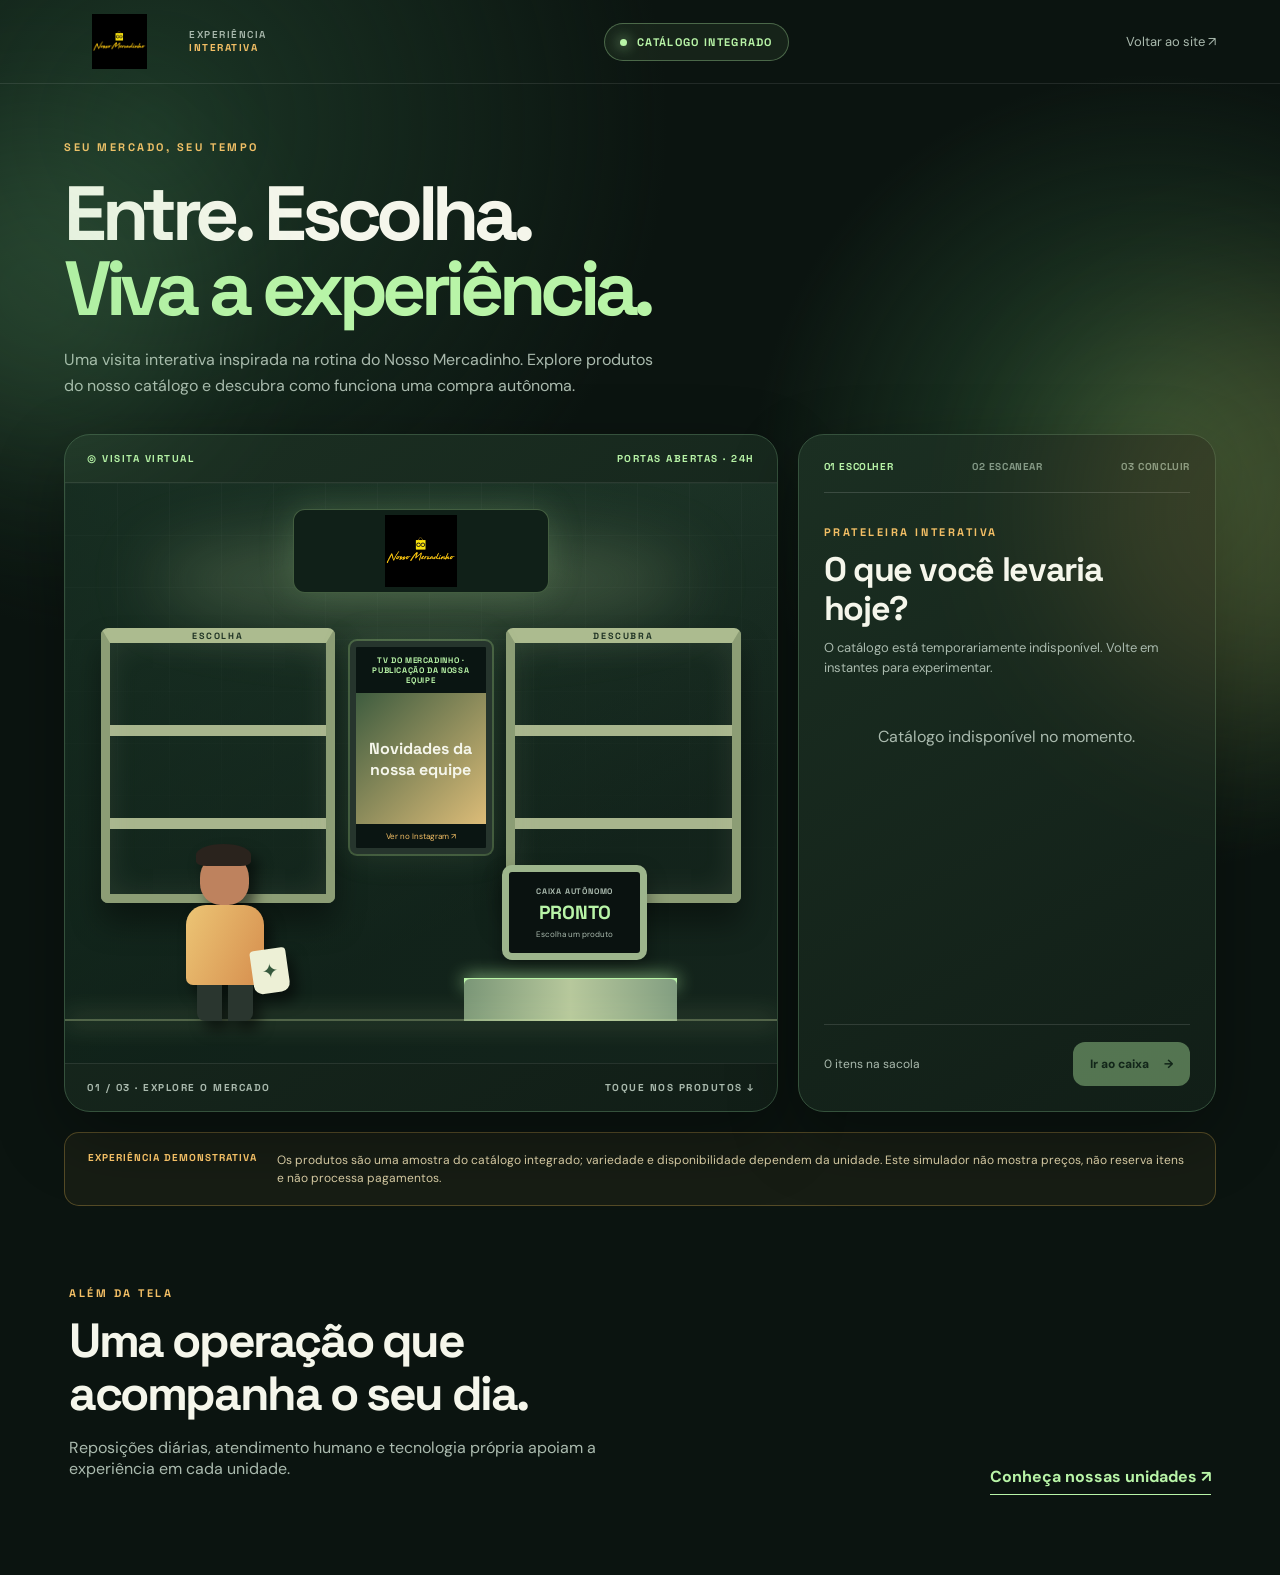
==== commit 41a6594f: "Recria simulador como visita interativa integrada ao catalogo" ====
--- a/simulador/index.html
+++ b/simulador/index.html
@@ -1,1679 +1,50 @@
-<!DOCTYPE html>
+<!doctype html>
 <html lang="pt-BR">
 <head>
-<meta charset="utf-8"/>
-<meta content="width=device-width, initial-scale=1.0, viewport-fit=cover" name="viewport"/>
-<title>Experiência Nosso Mercadinho | Simule uma compra</title><meta name="description" content="Experimente uma compra demonstrativa no Nosso Mercadinho. Valores fictícios; nenhuma compra ou pagamento real é feito aqui.">
-<link href="https://cdnjs.cloudflare.com/ajax/libs/font-awesome/6.4.0/css/all.min.css" rel="stylesheet"/>
-<link rel="icon" type="image/png" href="favicon.png">
-<meta property="og:image" content="capa_og.jpg">
-<style>
-        * {
-          box-sizing: border-box;
-          margin: 0;
-          padding: 0;
-          font-family: 'Segoe UI', Tahoma, Geneva, Verdana, sans-serif;
-        }
-
-        body {
-          background-color: #000;
-          color: #fff;
-          line-height: 1.6;
-          display: flex;
-          flex-direction: column;
-          min-height: 100vh;
-        }
-
-        body.light-theme {
-          background-color: #f5f5f5;
-          color: #333;
-        }
-
-        .container {
-          max-width: 800px;
-          width: 100%;
-          margin: 0 auto;
-          padding: 20px;
-          flex: 1;
-          display: flex;
-          flex-direction: column;
-        }
-
-        header {
-          background-color: #000;
-          color: #f7931e;
-          padding: 20px;
-          text-align: center;
-          position: relative;
-        }
-
-        body.light-theme header {
-          background-color: #f7931e;
-          color: #000;
-        }
-
-        h1, h2, h3 {
-          margin-bottom: 15px;
-        }
-
-        .tela {
-          display: none;
-          flex: 1;
-          width: 100%;
-          flex-direction: column;
-          align-items: center;
-          justify-content: center;
-          text-align: center;
-        }
-
-        .ativo {
-          display: flex;
-          animation: fadeIn 0.5s;
-        }
-
-        @keyframes fadeIn {
-          from { opacity: 0; }
-          to { opacity: 1; }
-        }
-
-        .btn, .produto, .pagamento {
-          background-color: #f7931e;
-          border: none;
-          padding: 12px 20px;
-          margin: 10px 5px;
-          border-radius: 8px;
-          font-weight: bold;
-          cursor: pointer;
-          color: #000;
-          text-align: center;
-          width: 100%;
-          max-width: 300px;
-          min-height: 48px;
-          border: 2px solid #000;
-        }
-
-        .btn-caixa {
-          background-color: #27ae60 !important;
-          color: white !important;
-          border: 2px solid #1e8449 !important;
-        }
-
-        @media (min-width: 768px) {
-          .btn, .produto, .pagamento {
-            width: auto;
-            min-width: 200px;
-          }
-        }
-
-        .btn:hover, .produto:hover, .pagamento:hover {
-          opacity: 0.9;
-          transform: translateY(-2px);
-          box-shadow: 0 4px 8px rgba(0,0,0,0.2);
-        }
-
-        .btn:disabled {
-          background-color: #ccc;
-          cursor: not-allowed;
-        }
-
-        .categoria {
-          font-weight: bold;
-          color: #f7931e;
-          margin: 20px 0 10px;
-          font-size: 1.1em;
-          width: 100%;
-          max-width: 600px;
-          text-align: left;
-        }
-
-        body.light-theme .categoria {
-          color: #d67c0a;
-        }
-
-        .produtos-grid {
-          display: flex;
-          flex-direction: column;
-          align-items: center;
-          gap: 12px;
-          width: 100%;
-        }
-
-        .sacola-item {
-          background-color: #222;
-          color: #fff;
-          font-size: 1em;
-          padding: 14px;
-          border-radius: 10px;
-          margin: 10px auto;
-          max-width: 500px;
-          display: flex;
-          justify-content: space-between;
-          align-items: center;
-          transition: background 0.3s ease;
-        }
-        
-        .sacola-item:hover {
-          background-color: #f7931e;
-          color: #000;
-          font-weight: bold;
-        }
-
-        body.light-theme .sacola-item {
-          background: #eee;
-        }
-
-        .contador-sacola {
-          position: absolute;
-          top: 15px;
-          right: 15px;
-          background-color: #e74c3c;
-          color: white;
-          border-radius: 50%;
-          width: 24px;
-          height: 24px;
-          display: flex;
-          justify-content: center;
-          align-items: center;
-          font-size: 12px;
-          font-weight: bold;
-        }
-
-        .notificacao {
-          position: fixed;
-          bottom: 20px;
-          right: 20px;
-          background-color: #27ae60;
-          color: white;
-          padding: 15px 20px;
-          border-radius: 8px;
-          animation: slideIn 0.5s, fadeOut 0.5s 2.5s forwards;
-          z-index: 100;
-          display: flex;
-          align-items: center;
-          gap: 10px;
-          max-width: 300px;
-        }
-
-        @keyframes slideIn {
-          from { transform: translateX(100%); }
-          to { transform: translateX(0); }
-        }
-
-        @keyframes fadeOut {
-          from { opacity: 1; }
-          to { opacity: 0; }
-        }
-
-        .btn-tema {
-          position: absolute;
-          top: 20px;
-          left: 20px;
-          background: transparent;
-          border: none;
-          color: #f7931e;
-          font-size: 1.2em;
-          cursor: pointer;
-        }
-
-        body.light-theme .btn-tema {
-          color: #000;
-        }
-
-        #progresso-escaneamento {
-          font-weight: bold;
-          margin: 15px 0;
-          color: #f7931e;
-        }
-
-        .produto-escaneado {
-          background-color: #4CAF50 !important;
-          color: white !important;
-        }
-
-        .total-compra {
-          font-size: 1.3em;
-          margin: 20px 0;
-          font-weight: bold;
-          color: #f7931e;
-        }
-
-        #relogio {
-          position: absolute;
-          top: 20px;
-          right: 60px;
-          font-size: 1em;
-        }
-
-        .assistente {
-          position: fixed;
-          bottom: 70px;
-          right: 20px;
-          background-color: #f7931e;
-          color: #000;
-          width: 40px;
-          height: 40px;
-          border-radius: 50%;
-          display: flex;
-          align-items: center;
-          justify-content: center;
-          font-size: 1.2em;
-          cursor: pointer;
-          z-index: 90;
-        }
-
-        .balao {
-          position: absolute;
-          bottom: 50px;
-          right: 0;
-          background-color: #000;
-          color: #fff;
-          padding: 10px 15px;
-          border-radius: 10px;
-          max-width: 200px;
-          display: none;
-          font-size: 0.9em;
-        }
-
-        body.light-theme .balao {
-          background-color: #fff;
-          color: #000;
-          border: 1px solid #f7931e;
-        }
-
-        .assistente:hover .balao {
-          display: block;
-          animation: fadeIn 0.3s;
-        }
-
-        .flutuante-sacola {
-          position: fixed;
-          bottom: 70px;
-          left: 20px;
-          background-color: #f7931e;
-          color: #000;
-          width: 40px;
-          height: 40px;
-          border-radius: 50%;
-          display: flex;
-          align-items: center;
-          justify-content: center;
-          font-size: 1.2em;
-          cursor: pointer;
-          z-index: 90;
-        }
-
-        .tooltip-sacola {
-          position: absolute;
-          bottom: 50px;
-          left: 0;
-          background-color: #000;
-          color: #fff;
-          padding: 10px;
-          border-radius: 8px;
-          width: 250px;
-          display: none;
-        }
-
-        body.light-theme .tooltip-sacola {
-          background-color: #fff;
-          color: #000;
-          border: 1px solid #f7931e;
-        }
-
-        .flutuante-sacola:hover .tooltip-sacola {
-          display: block;
-          animation: fadeIn 0.3s;
-        }
-
-        .feedback-popup {
-          position: fixed;
-          top: 50%;
-          left: 50%;
-          transform: translate(-50%, -50%);
-          background-color: #000;
-          color: #fff;
-          padding: 30px;
-          border-radius: 10px;
-          box-shadow: 0 5px 15px rgba(0,0,0,0.3);
-          z-index: 1000;
-          max-width: 90%;
-          width: 400px;
-          text-align: center;
-          border: 2px solid #f7931e;
-          display: none;
-        }
-
-        body.light-theme .feedback-popup {
-          background-color: #fff;
-          color: #000;
-        }
-
-        .feedback-popup .btn {
-          margin: 15px 5px 0;
-          display: inline-block;
-          width: auto;
-        }
-
-        .social-buttons {
-          display: flex;
-          flex-wrap: wrap;
-          justify-content: center;
-          gap: 10px;
-          margin-top: 20px;
-        }
-
-        .social-btn {
-          display: flex;
-          align-items: center;
-          justify-content: center;
-          gap: 8px;
-          padding: 10px 15px;
-          border-radius: 8px;
-          color: white;
-          text-decoration: none;
-          font-weight: bold;
-          transition: all 0.3s;
-        }
-
-        .social-btn:hover {
-          transform: translateY(-3px);
-          box-shadow: 0 4px 8px rgba(0,0,0,0.2);
-        }
-
-        .btn-instagram {
-          background: linear-gradient(45deg, #405DE6, #5851DB, #833AB4, #C13584, #E1306C, #FD1D1D);
-        }
-
-        .btn-whatsapp {
-          background-color: #25D366;
-        }
-
-        .btn-franquia {
-          background-color: #f7931e;
-          color: #000;
-        }
-
-        .btn-condominio {
-          background-color: #3498db;
-        }
-
-        @media (max-width: 480px) {
-          .btn, .produto, .pagamento {
-            font-size: 1em;
-            padding: 14px;
-            margin: 8px auto;
-          }
-
-          h1, h2, h3 {
-            font-size: 1.2em;
-          }
-
-          .container {
-            padding: 10px;
-          }
-
-          .social-btn {
-            flex: 1 1 100%;
-          }
-
-          .assistente, .flutuante-sacola {
-            display: none;
-          }
-        }
-
-        body {
-          line-height: 1.8;
-          letter-spacing: 0.5px;
-        }
-
-        html {
-          scroll-behavior: smooth;
-        }
-
-        .produto.adicionado {
-          background-color: #4CAF50 !important;
-          color: #fff !important;
-        }
-
-        .accordion {
-          background: linear-gradient(to right, #f7931e, #ffa733);
-          color: #000;
-          font-weight: bold;
-          font-size: 1.1em;
-          padding: 14px;
-          margin: 12px 0 0;
-          border-radius: 10px 10px 0 0;
-          border: none;
-          box-shadow: 0 2px 6px rgba(0,0,0,0.2);
-          transition: background 0.3s ease;
-          cursor: pointer;
-          width: 100%;
-          text-align: left;
-          outline: none;
-        }
-
-        .accordion:hover {
-          background: linear-gradient(to right, #ffa733, #f7931e);
-        }
-
-        .panel {
-          display: none;
-          background-color: #1a1a1a;
-          border-left: 3px solid #f7931e;
-          border-radius: 0 0 10px 10px;
-          padding: 15px 0;
-          margin-bottom: 10px;
-          flex-direction: column;
-          align-items: center;
-          width: 100%;
-          max-width: 100%;
-          transition: max-height 0.3s ease;
-        }
-
-        .accordion.active + .panel {
-          display: flex !important;
-        }
-
-        .tela, .btn, .produto, .pagamento, .accordion, .panel {
-          transition: all 0.3s ease-in-out;
-        }
-
-        .idade-verificacao {
-          position: fixed;
-          top: 50%;
-          left: 50%;
-          transform: translate(-50%, -50%);
-          background-color: #000;
-          color: #fff;
-          padding: 30px;
-          border-radius: 10px;
-          box-shadow: 0 5px 15px rgba(0,0,0,0.3);
-          z-index: 1000;
-          max-width: 90%;
-          width: 400px;
-          text-align: center;
-          border: 2px solid #f7931e;
-          display: none;
-        }
-
-        body.light-theme .idade-verificacao {
-          background-color: #fff;
-          color: #000;
-        }
-
-        .logo-container {
-          margin-bottom: 20px;
-          text-align: center;
-        }
-
-        .logo {
-          max-width: 300px;
-          width: 100%;
-          height: auto;
-        }
-
-        .btn-voltar {
-          background-color: #333;
-          color: white;
-          margin-top: 20px;
-        }
-
-        body.light-theme .btn-voltar {
-          background-color: #555;
-        }
-
-        .formulario-popup {
-          display: none;
-          position: fixed;
-          top: 0;
-          left: 0;
-          width: 100%;
-          height: 100%;
-          background: rgba(0,0,0,0.8);
-          z-index: 10000;
-          align-items: center;
-          justify-content: center;
-        }
-
-        .form-container {
-          background: #fff;
-          padding: 20px;
-          border-radius: 10px;
-          width: 90%;
-          max-width: 500px;
-          color: #333;
-        }
-
-        .form-container input,
-        .form-container select,
-        .form-container textarea {
-          width: 100%;
-          padding: 12px;
-          margin: 8px 0;
-          border: 1px solid #ddd;
-          border-radius: 4px;
-          box-sizing: border-box;
-        }
-
-        .info-automatica {
-          color: #f7931e;
-          font-size: 0.9em;
-          margin: 10px 0;
-        }
-
-        .fechar {
-          float: right;
-          font-size: 28px;
-          cursor: pointer;
-          color: #333;
-        }
-
-        .instrucao-escaneamento {
-          background: #111;
-          padding: 15px;
-          border-radius: 8px;
-          margin: 15px 0;
-          text-align: left;
-          max-width: 500px;
-        }
-
-        body.light-theme .instrucao-escaneamento {
-          background: #eee;
-          color: #333;
-        }
-
-        .instrucao-escaneamento ol {
-          padding-left: 20px;
-          margin-top: 10px;
-        }
-
-        .instrucao-escaneamento li {
-          margin-bottom: 8px;
-        }
-
-        /* Ajustes para produtos dentro das categorias */
-        .panel .produto {
-            width: 100%;
-            max-width: 320px;
-            margin: 6px auto;
-            font-size: 1em;
-            padding: 12px 16px;
-            text-align: center;
-            white-space: normal;
-            word-break: break-word;
-        }
-
-        /* Microinterações visuais nos botões */
-        .produto {
-            transition: transform 0.2s ease, box-shadow 0.2s ease;
-        }
-        .produto:active {
-            transform: scale(0.95);
-            box-shadow: 0 0 12px rgba(247, 147, 30, 0.7);
-        }
-
-        /* Glow em hover */
-        .produto:hover {
-            box-shadow: 0 0 12px rgba(33, 150, 243, 0.7);
-        }
-
-        /* Feedback visual check ✅ */
-        .produto.adicionado::after {
-            content: "✔️";
-            position: absolute;
-            right: 12px;
-            top: 12px;
-            font-size: 1em;
-        }
-
-        /* Alinhar centralizado a seção "SUA COMPRA" */
-        #sacola {
-            margin: 0 auto;
-            display: flex;
-            flex-direction: column;
-            align-items: center;
-        }
-        #sacola h4 {
-            text-align: center;
-        }
-
-        .balao {
-            font-size: 0.95em;
-            line-height: 1.4;
-            padding: 12px;
-            background-color: #1a1a1a;
-            border: 1px solid #f7931e;
-            border-radius: 10px;
-            max-width: 240px;
-            box-shadow: 0 4px 10px rgba(0,0,0,0.3);
-        }
-
-        #barra-progresso .etapa {
-            opacity: 0.4;
-            transition: opacity 0.3s ease;
-        }
-        #barra-progresso .etapa.ativa {
-            opacity: 1;
-            text-decoration: underline;
-        }
-
-        .selo-confiança {
-            position: fixed;
-            bottom: 8px;
-            left: 12px;
-            background-color: rgba(0, 0, 0, 0.6);
-            color: #f7931e;
-            font-size: 10.5px;
-            padding: 4px 10px;
-            border-radius: 12px;
-            font-weight: 500;
-            z-index: 999;
-            pointer-events: none;
-            max-width: 200px;
-            line-height: 1.2;
-            text-overflow: ellipsis;
-            white-space: nowrap;
-            overflow: hidden;
-        }
-
-        body::before {
-            content: "NOSSO MERCADINHO OLYPRESS";
-            position: fixed;
-            bottom: 50%;
-            left: 50%;
-            transform: translate(-50%, 50%) rotate(-15deg);
-            font-size: 2.5em;
-            color: rgba(255, 255, 255, 0.03);
-            font-weight: bold;
-            letter-spacing: 2px;
-            pointer-events: none;
-            z-index: 0;
-        }
-
-        .toast-mensagem {
-            position: fixed;
-            bottom: 64px;
-            left: 50%;
-            transform: translateX(-50%);
-            background-color: #1a1a1a;
-            color: #f7931e;
-            padding: 10px 16px;
-            font-size: 0.9em;
-            border-radius: 10px;
-            box-shadow: 0 0 12px rgba(0,0,0,0.5);
-            opacity: 0.95;
-            z-index: 100;
-            pointer-events: none;
-            display: none;
-            animation: fadeinout 5s ease-in-out;
-        }
-
-        @keyframes fadeinout {
-            0% {opacity: 0;}
-            10% {opacity: 0.95;}
-            90% {opacity: 0.95;}
-            100% {opacity: 0;}
-        }
-
-        /* Botão flutuante do Instagram */
-        .flutuante-instagram {
-          position: fixed;
-          bottom: 120px;
-          right: 20px;
-          background: linear-gradient(45deg, #405DE6, #5851DB, #833AB4, #C13584, #E1306C, #FD1D1D);
-          color: white;
-          width: 50px;
-          height: 50px;
-          border-radius: 50%;
-          display: flex;
-          align-items: center;
-          justify-content: center;
-          font-size: 1.5em;
-          cursor: pointer;
-          z-index: 90;
-          box-shadow: 0 4px 12px rgba(0,0,0,0.3);
-        }
-
-        .tooltip-instagram {
-          position: absolute;
-          bottom: 60px;
-          right: 0;
-          background-color: #000;
-          color: #fff;
-          padding: 10px;
-          border-radius: 8px;
-          width: 200px;
-          display: none;
-          font-size: 0.9em;
-        }
-
-        .flutuante-instagram:hover .tooltip-instagram {
-          display: block;
-          animation: fadeIn 0.3s;
-        }
-
-        @media (max-width: 768px) {
-          .flutuante-instagram {
-            bottom: 80px;
-            right: 15px;
-            width: 45px;
-            height: 45px;
-            font-size: 1.3em;
-          }
-        }
-
-        /* Overlay Inicial Fullscreen */
-        #avisoInicial {
-          position: fixed;
-          top: 0;
-          left: 0;
-          width: 100%;
-          height: 100%;
-          background: #000;
-          z-index: 9999;
-          display: none;
-          flex-direction: column;
-          justify-content: center;
-          align-items: center;
-          text-align: center;
-          padding: 20px;
-          animation: fadeIn 0.5s;
-        }
-
-        body.light-theme #avisoInicial {
-          background: #f5f5f5;
-        }
-
-        #avisoInicial div {
-          max-width: 500px;
-        }
-
-        #avisoInicial h2 {
-          color: #f7931e;
-          margin-bottom: 25px;
-          font-size: 1.8em;
-        }
-
-        #avisoInicial .aviso-box {
-          background: #111;
-          border-left: 4px solid #f7931e;
-          padding: 15px;
-          margin: 20px 0;
-          text-align: left;
-        }
-
-        body.light-theme #avisoInicial .aviso-box {
-          background: #fff;
-          color: #333;
-          border-left: 4px solid #f7931e;
-        }
-
-        #avisoInicial .aviso-box p {
-          color: #fff;
-          font-size: 1.1em;
-        }
-
-        body.light-theme #avisoInicial .aviso-box p {
-          color: #333;
-        }
-
-        #avisoInicial .aviso-box ul {
-          margin-top: 10px;
-          padding-left: 20px;
-        }
-
-        #avisoInicial button {
-          background: #f7931e;
-          color: #000;
-          border: none;
-          padding: 15px 30px;
-          font-size: 1.2em;
-          border-radius: 8px;
-          font-weight: bold;
-          cursor: pointer;
-          margin-top: 20px;
-          transition: all 0.3s;
-        }
-
-        #avisoInicial button:hover {
-          transform: scale(1.05);
-          box-shadow: 0 0 15px rgba(247, 147, 30, 0.7);
-        }
-
-        /* Popup pós-compra */
-        #popupPosPagamento {
-          position: fixed;
-          top: 50%;
-          left: 50%;
-          transform: translate(-50%, -50%);
-          background-color: #000;
-          color: #fff;
-          padding: 30px;
-          border-radius: 10px;
-          box-shadow: 0 5px 15px rgba(0,0,0,0.3);
-          z-index: 1000;
-          max-width: 90%;
-          width: 400px;
-          text-align: center;
-          border: 2px solid #f7931e;
-          display: none;
-        }
-
-        body.light-theme #popupPosPagamento {
-          background-color: #fff;
-          color: #000;
-        }
-
-        #feedbackTempo {
-          margin: 15px 0;
-          font-size: 1.1em;
-          color: #f7931e;
-        }
-
-        #total-final {
-          font-size: 1.5em;
-          color: #f7931e;
-          margin: 15px 0;
-        }
-</style>
-<link rel="stylesheet" href="game-modern.css">
+  <meta charset="utf-8">
+  <meta name="viewport" content="width=device-width,initial-scale=1">
+  <meta name="theme-color" content="#0b1410">
+  <meta name="description" content="Experimente uma compra demonstrativa no Nosso Mercadinho. Conheça o catálogo e as publicações da nossa equipe.">
+  <title>Experiência Nosso Mercadinho</title>
+  <link rel="icon" href="favicon.png">
+  <link rel="preconnect" href="https://adm-olypres.web.app">
+  <link rel="stylesheet" href="experience-v3.css">
+  <script src="experience-v3.js" defer></script>
 </head>
 <body>
-<!-- Overlay Fullscreen de Aviso -->
-<div id="avisoInicial">
-  <div>
-    <h2>NOSSO MERCADINHO OLYPRESS</h2>
-    
-    <div class="aviso-box">
-      <p>⚠️ <strong>ATENÇÃO</strong>: Esta é uma experiência interativa demonstrativa.</p>
-      <ul>
-        <li>Nenhuma compra ou pagamento é real</li>
-        <li>Todos os valores exibidos são fictícios, não preços das unidades</li>
-        <li>Não solicitamos dados pessoais</li>
-        <li>Experimente como funciona um mercado autônomo</li>
-      </ul>
+  <a class="skip" href="#main">Pular para a experiência</a>
+  <div class="ambient ambient-a" aria-hidden="true"></div><div class="ambient ambient-b" aria-hidden="true"></div>
+  <header class="topbar">
+    <a class="brand" href="../" aria-label="Voltar ao site Nosso Mercadinho"><img src="logo-novo.png" alt="Nosso Mercadinho"><span>EXPERIÊNCIA<br><strong>INTERATIVA</strong></span></a>
+    <span class="live-tag"><span></span> CATÁLOGO INTEGRADO</span>
+    <a class="top-link" href="../">Voltar ao site ↗</a>
+  </header>
+  <main id="main" class="shell">
+    <div class="intro"><span class="eyebrow">SEU MERCADO, SEU TEMPO</span><h1>Entre. Escolha.<br><em>Viva a experiência.</em></h1><p>Uma visita interativa inspirada na rotina do Nosso Mercadinho. Explore produtos do nosso catálogo e descubra como funciona uma compra autônoma.</p></div>
+    <div class="layout">
+      <section class="scene" aria-label="Mercadinho interativo">
+        <div class="scene-top"><span>◎ VISITA VIRTUAL</span><span id="scene-status">PORTAS ABERTAS · 24H</span></div>
+        <div class="store">
+          <div class="store-glow" aria-hidden="true"></div>
+          <div class="store-sign"><img src="logo-novo.png" alt="Nosso Mercadinho"></div>
+          <div class="shelf shelf-one"><span class="shelf-label">ESCOLHA</span><div class="shelf-products" id="shelf-one" aria-hidden="true"></div></div>
+          <div class="shelf shelf-two"><span class="shelf-label">DESCUBRA</span><div class="shelf-products" id="shelf-two" aria-hidden="true"></div></div>
+          <div class="screen-ad" id="screen-ad"><span class="ad-kicker">TV DO MERCADINHO · PUBLICAÇÃO DA NOSSA EQUIPE</span><div class="ad-frame" id="ad-frame"><span class="ad-empty">Novidades da nossa equipe</span></div><a id="ad-link" href="https://www.instagram.com/olypressnossomercadinho/" target="_blank" rel="noopener noreferrer">Ver no Instagram ↗</a></div>
+          <div class="checkout"><div class="checkout-monitor"><span>CAIXA AUTÔNOMO</span><strong id="monitor-value">PRONTO</strong><small id="monitor-hint">Escolha um produto</small></div><div class="scanner" aria-hidden="true"></div><div class="checkout-base"></div></div>
+          <div class="visitor" id="visitor" aria-label="Visitante animado"><div class="visitor-head"></div><div class="visitor-body"><span class="visitor-bag">✦</span></div><div class="visitor-legs"></div></div>
+          <div class="floor-line" aria-hidden="true"></div>
+        </div>
+        <div class="scene-footer"><span>01 / 03 · EXPLORE O MERCADO</span><span>TOQUE NOS PRODUTOS ↓</span></div>
+      </section>
+      <section class="experience-panel" aria-label="Sua compra demonstrativa">
+        <div class="steps"><span class="active" data-step="shop">01 ESCOLHER</span><span data-step="scan">02 ESCANEAR</span><span data-step="finish">03 CONCLUIR</span></div>
+        <div class="tab active" id="shop-tab"><div class="panel-heading"><span class="eyebrow">PRATELEIRA INTERATIVA</span><h2>O que você levaria hoje?</h2><p id="catalog-note">Carregando uma amostra do catálogo...</p></div><div class="product-grid" id="product-grid"><div class="loading">Preparando a experiência<span class="dots">...</span></div></div><div class="panel-bottom"><span id="cart-count">0 itens na sacola</span><button class="primary" id="go-checkout" disabled>Ir ao caixa <span>→</span></button></div></div>
+        <div class="tab" id="scan-tab"><div class="panel-heading"><span class="eyebrow">CAIXA AUTÔNOMO</span><h2>Confira sua sacola.</h2><p>Toque em cada item para simular a leitura no caixa.</p></div><div class="scan-list" id="scan-list"></div><div class="panel-bottom"><button class="ghost" id="back-shop">← Voltar</button><button class="primary" id="go-finish" disabled>Concluir simulação <span>→</span></button></div></div>
+        <div class="tab" id="finish-tab"><div class="finish-mark">✓</div><span class="eyebrow">MISSÃO CONCLUÍDA</span><h2>Viu como é simples?</h2><p>Você escolheu <strong id="finish-count">0</strong> produtos e experimentou o fluxo de compra. Esta foi apenas uma simulação: nenhum pedido ou pagamento foi realizado.</p><div class="finish-actions"><button class="primary" id="restart">Experimentar novamente ↻</button><a class="ghost" href="../#contato">Quero no meu condomínio ↗</a></div></div>
+      </section>
     </div>
-
-    <button onclick="iniciarSimulador()">
-      VAMOS LÁ! <i class="fas fa-arrow-right"></i>
-    </button>
-  </div>
-</div>
-
-<audio id="click-sound" preload="auto" src="https://cdn.pixabay.com/download/audio/2022/03/15/audio_5b4693151f.mp3?filename=click-124467.mp3"></audio>
-<div class="container">
-<div class="demo-disclaimer">EXPERIÊNCIA DEMONSTRATIVA <span>Valores fictícios · nenhum pagamento real</span></div>
-<button class="btn-tema" onclick="alternarTema()"><i class="fas fa-moon"></i></button>
-<div id="barra-progresso" style="width: 100%; background-color: #1a1a1a; padding: 10px 0; text-align: center; font-size: 0.9em; color: #f7931e; font-weight: bold; border-bottom: 1px solid #333;">
-<span class="etapa" data-etapa="entrada">🏁 Entrada</span> →
-    <span class="etapa" data-etapa="produtos">🛒 Produtos</span> →
-    <span class="etapa" data-etapa="caixa">💳 Caixa</span> →
-    <span class="etapa" data-etapa="pagamento">💰 Pagamento</span> →
-    <span class="etapa" data-etapa="final">🎉 Final</span>
-</div>
-<div id="relogio"></div>
-<header>
-<div class="logo-container">
-<img alt="Nosso Mercadinho" class="logo" src="logo-novo.png"/>
-</div>
-<p>Rede de Mercados Autônomos 24h — Franquia com propósito.</p>
-<div class="contador-sacola" id="contador-sacola">0</div>
-</header>
-<div class="tela ativo" id="entrada">
-<div>
-<h2 style="font-size: 1.5em; margin-bottom: 20px;">SUA EXPERIÊNCIA COMEÇA AQUI</h2>
-<p style="font-size: 1.1em; line-height: 1.8; margin-bottom: 30px; text-align: center;">
-                    Tecnologia para simplificar o seu dia, com uma equipe de verdade por perto.<br/><br/>
-                    Não é preciso senha, reconhecimento facial ou cadastro.<br/><br/>
-<strong style="font-weight: bold; color: #f7931e;">É só entrar, escolher, pagar... e voltar sempre que quiser.</strong>
-</p>
-
-<button class="btn" onclick="iniciarExperiencia()"><i class="fas fa-shopping-basket"></i> ENTRAR NA LOJA</button>
-</div>
-</div>
-<div class="tela" id="produtos">
-<div style="display: flex; flex-direction: column; align-items: center; justify-content: center; width: 100%; padding: 10px;">
-<h3>ESCOLHA SEUS PRODUTOS</h3>
-<div class="produtos-grid">
-<button class="accordion">BEBIDAS</button>
-<div class="panel">
-<button class="produto" onclick="adicionarProduto('Coca-Cola Lata', 5.50)" aria-label="Adicionar Coca-Cola Lata ao carrinho por R$ 5,50">Coca-Cola - R$ 5,50</button>
-<button class="produto" onclick="adicionarProduto('Água sem gás', 3.00)" aria-label="Adicionar Água sem gás ao carrinho por R$ 3,00">💧 Água sem gás - R$ 3,00</button>
-<button class="produto" onclick="adicionarProduto('Suco de Uva', 6.90)" aria-label="Adicionar Suco de Uva ao carrinho por R$ 6,90">🍇 Suco de Uva - R$ 6,90</button>
-</div>
-<button class="accordion">SNACKS</button>
-<div class="panel">
-<button class="produto" onclick="adicionarProduto('Doritos', 8.50)" aria-label="Adicionar Doritos ao carrinho por R$ 8,50">🔶 Doritos - R$ 8,50</button>
-<button class="produto" onclick="adicionarProduto('Cheetos', 7.90)" aria-label="Adicionar Cheetos ao carrinho por R$ 7,90">🧀 Cheetos - R$ 7,90</button>
-</div>
-<button class="accordion">DOCES</button>
-<div class="panel">
-<button class="produto" onclick="adicionarProduto('Fini', 2.50)" aria-label="Adicionar Fini ao carrinho por R$ 2,50">🍬 Fini - R$ 2,50</button>
-<button class="produto" onclick="adicionarProduto('KitKat', 4.90)" aria-label="Adicionar KitKat ao carrinho por R$ 4,90">🍫 KitKat - R$ 4,90</button>
-</div>
-<button class="accordion">PADARIA</button>
-<div class="panel">
-<button class="produto" onclick="adicionarProduto('Pão de forma', 9.90)" aria-label="Adicionar Pão de forma ao carrinho por R$ 9,90">🍞 Pão de forma - R$ 9,90</button>
-<button class="produto" onclick="adicionarProduto('Café Solúvel', 12.50)" aria-label="Adicionar Café Solúvel ao carrinho por R$ 12,50">☕ Café Solúvel - R$ 12,50</button>
-</div>
-<button class="accordion">ORGÂNICOS</button>
-<div class="panel">
-<button class="produto" onclick="adicionarProduto('Maçã Orgânica', 4.50)" aria-label="Adicionar Maçã Orgânica ao carrinho por R$ 4,50">🍏 Maçã Orgânica - R$ 4,50</button>
-<button class="produto" onclick="adicionarProduto('Suco Natural', 7.50)" aria-label="Adicionar Suco Natural ao carrinho por R$ 7,50">🍹 Suco Natural - R$ 7,50</button>
-</div>
-<button class="accordion">BEBIDAS ALCOÓLICAS</button>
-<div class="panel">
-<button class="produto" onclick="verificarIdade('Cerveja Artesanal', 12.90)" aria-label="Verificar idade para Cerveja Artesanal por R$ 12,90">🍺 Cerveja Artesanal - R$ 12,90</button>
-<button class="produto" onclick="verificarIdade('Vinho Tinto', 45.00)" aria-label="Verificar idade para Vinho Tinto por R$ 45,00">🍷 Vinho Tinto - R$ 45,00</button>
-</div>
-<button class="accordion">PRODUTOS LOCAIS</button>
-<div class="panel">
-<button class="produto" onclick="adicionarProduto('Mel Artesanal', 18.00)" aria-label="Adicionar Mel Artesanal ao carrinho por R$ 18,00">🍯 Mel Artesanal - R$ 18,00</button>
-<button class="produto" onclick="adicionarProduto('Queijo Mineiro', 22.50)" aria-label="Adicionar Queijo Mineiro ao carrinho por R$ 22,50">🧀 Queijo Mineiro - R$ 22,50</button>
-</div>
-</div>
-<button class="btn btn-caixa" onclick="mostrar('caixa')"><i class="fas fa-cash-register"></i> IR PARA O CAIXA</button>
-<button class="btn btn-voltar" onclick="mostrar('entrada')"><i class="fas fa-arrow-left"></i> VOLTAR</button>
-</div>
-</div>
-<div class="tela" id="caixa">
-<div>
-<h3><i class="fas fa-barcode"></i> CAIXA AUTOMÁTICO</h3>
-<div class="instrucao-escaneamento">
-  <p>🔍 <strong>Como escanear os produtos:</strong></p>
-  <ol>
-    <li>Clique em cada produto abaixo para simular o escaneamento</li>
-    <li>O item ficará <span style="color: #90ee90; font-weight: bold;">VERDE</span> quando escaneado</li>
-    <li>Quando todos estiverem verdes, prossiga para pagamento</li>
-  </ol>
-</div>
-<div id="progresso-escaneamento">0 de 0 produtos escaneados</div>
-<div id="escaneamento" style="width: 100%; max-width: 500px;"></div>
-<button class="btn" id="btnPagamento" onclick="mostrar('pagamento')" style="display:none;"><i class="fas fa-credit-card"></i> PAGAMENTO</button>
-<button class="btn btn-voltar" onclick="mostrar('produtos')"><i class="fas fa-arrow-left"></i> VOLTAR</button>
-</div>
-</div>
-<div class="tela" id="pagamento">
-<div>
-<h3><i class="fas fa-wallet"></i> FORMA DE PAGAMENTO</h3>
-<div class="total-compra">TOTAL: R$ <span id="total-pagamento">0.00</span></div>
-<button class="pagamento" onclick="finalizarCompra('PIX')"><i class="fas fa-qrcode"></i> PIX</button>
-<button class="pagamento" onclick="finalizarCompra('DÉBITO')"><i class="fas fa-credit-card"></i> DÉBITO</button>
-<button class="pagamento" onclick="finalizarCompra('CRÉDITO')"><i class="fas fa-credit-card"></i> CRÉDITO</button>
-<button class="pagamento" onclick="finalizarCompra('DINHEIRO')"><i class="fas fa-money-bill-wave"></i> DINHEIRO</button>
-<button class="btn btn-voltar" onclick="mostrar('caixa')"><i class="fas fa-arrow-left"></i> VOLTAR</button>
-</div>
-</div>
-<div class="tela" id="final">
-<div>
-<h3><i class="fas fa-check-circle"></i> COMPRA FINALIZADA!</h3>
-<p>Obrigado por comprar no Nosso Mercadinho Olypress</p>
-<div class="total-compra">
-                    Total: R$ <span id="total-final">0.00</span> (<span id="metodo-pagamento">PIX</span>)
-                </div>
-<div id="sacola" style="width: 100%; max-width: 500px;"></div>
-<p id="tempo-final" style="margin-top: 10px; font-weight: bold; color: #f7931e;"></p>
-<button class="btn" onclick="reiniciar()"><i class="fas fa-redo"></i> NOVA COMPRA</button>
-<div id="sugestao-produto" style="margin-top:20px; font-size:1em; color:#f7931e; font-weight:bold;"></div><div id="resumo-emocional" style="margin-top: 25px; font-size: 1.1em; color: #f7931e; text-align: center; font-weight: bold;"></div>
-<div style="margin-top: 40px; text-align: center;">
-<p style="font-size: 1.2em; font-weight: bold;">Gostou da experiência?</p>
-<p>Compartilhe com um amigo ou desafie alguém a comprar também!</p>
-</div>
-<div class="social-buttons">
-<a class="social-btn btn-whatsapp" onclick="compartilharWhatsApp('Experimente%20o%20Nosso%20Mercadinho%20Olypress:%20https://nossomercadinhoolypress.github.io/Game-Nosso-Mercadinho-/')" style="cursor: pointer;">
-<i class="fab fa-whatsapp"></i> WhatsApp
-                    </a>
-<a class="social-btn btn-condominio" href="https://www.facebook.com/sharer/sharer.php?u=https://nossomercadinhoolypress.github.io/Game-Nosso-Mercadinho-/" target="_blank">
-<i class="fab fa-facebook-f"></i> Facebook
-                    </a>
-<a class="social-btn btn-franquia" href="https://twitter.com/intent/tweet?text=Experimente%20o%20mercadinho%20autônomo!&amp;url=https://nossomercadinhoolypress.github.io/Game-Nosso-Mercadinho-/" target="_blank">
-<i class="fab fa-twitter"></i> Twitter
-                    </a>
-<a class="social-btn btn-franquia" href="https://www.linkedin.com/sharing/share-offsite/?url=https://nossomercadinhoolypress.github.io/Game-Nosso-Mercadinho-/" target="_blank">
-<i class="fab fa-linkedin-in"></i> LinkedIn
-                    </a>
-<button class="social-btn btn-franquia" onclick="copiarLink()">
-<i class="fas fa-link"></i> Copiar link do jogo
-                    </button>
-</div>
-<div style="margin-top: 50px; text-align: center;">
-<p style="font-size: 1.2em; font-weight: bold;">Leve essa experiência para mais pessoas!</p>
-<p>Indique o Nosso Mercadinho Olypress para seu condomínio ou torne-se um franqueado:</p>
-<div class="social-buttons">
-<button class="social-btn btn-condominio" onclick="mostrarForm('Condominio')">
-<i class="fas fa-home"></i> Quero no meu condomínio
-                        </button>
-<button class="social-btn btn-franquia" onclick="mostrarForm('Franqueado')">
-<i class="fas fa-store"></i> Seja franqueado
-                        </button>
-</div>
-</div>
-<div id="avaliacao-final" style="margin-top: 50px; text-align: center;">
-  <p style="font-size: 1.2em; font-weight: bold;">O que você mais gostou dessa experiência?</p>
-</div>
-</div>
-</div>
-</div>
-<div class="flutuante-sacola">
-<i class="fas fa-shopping-basket"></i>
-<div class="tooltip-sacola">
-<div id="tooltip-itens" style="max-height: 200px; overflow-y: auto;"></div>
-<hr style="margin: 10px 0; border-color: #f7931e;"/>
-<strong>Total: R$ <span id="tooltip-total">0.00</span></strong>
-</div>
-</div>
-<div class="assistente">
-<i class="fas fa-robot"></i>
-<div class="balao" id="mensagem-assistente">Olá! Posso ajudar?</div>
-</div>
-
-<!-- Botão flutuante do Instagram -->
-<div class="flutuante-instagram" id="flutuanteInstagram">
-  <i class="fab fa-instagram"></i>
-  <div class="tooltip-instagram">Siga-nos no Instagram para mais novidades!</div>
-</div>
-
-<div class="feedback-popup" id="feedbackPopup">
-<h3>Achou fácil comprar?</h3>
-<p id="fraseFeedback">No Nosso Mercadinho Olypress é tão simples quanto esse jogo!</p>
-<button class="btn" onclick="fecharFeedback()"><i class="fas fa-thumbs-up"></i> FECHAR</button>
-</div>
-<div class="idade-verificacao" id="idadeVerificacao">
-<h3>VERIFICAÇÃO DE IDADE</h3>
-<p>Você tem 18 anos ou mais?</p>
-<button class="btn" onclick="confirmarIdade(true)">SIM, TENHO 18+</button>
-<button class="btn" onclick="confirmarIdade(false)">NÃO TENHO 18+</button>
-</div>
-
-<!-- Popup pós-compra -->
-<div class="feedback-popup" id="popupPosPagamento">
-  <h3>Gostou da experiência?</h3>
-  <p>No Nosso Mercadinho Olypress real é ainda mais fácil! 🚀</p>
-  <p id="feedbackTempo"></p>
-  <div class="social-buttons" style="margin-top:20px;">
-    <button class="social-btn btn-whatsapp" onclick="desafiarAmigo()">
-      <i class="fab fa-whatsapp"></i> DESAFIAR AMIGO
-    </button>
-    <button class="social-btn btn-condominio" onclick="compartilharCondominio()">
-      <i class="fas fa-home"></i> INDICAR PARA SÍNDICO
-    </button>
-  </div>
-  <button class="btn" onclick="fecharPopup('popupPosPagamento')" style="margin-top:20px;">
-    <i class="fas fa-thumbs-up"></i> FECHAR
-  </button>
-</div>
-
-<!-- Formulários Popup -->
-<div class="formulario-popup" id="formCondominio">
-  <div class="form-container">
-    <span class="fechar" onclick="fecharForm('Condominio')">&times;</span>
-    <h3>Quero no meu condomínio</h3>
-    <form id="formCondominioData">
-      <input type="text" placeholder="Seu nome*" required>
-      <select required>
-        <option value="">Você é...*</option>
-        <option>Síndico</option>
-        <option>Administrador</option>
-        <option>Presidente</option>
-        <option>Morador</option>
-        <option>Outro</option>
-      </select>
-      <input type="number" placeholder="Quantas residências?*" required>
-      <p class="info-automatica">Atendemos somente Piracicaba no momento</p>
-      <button type="submit">Enviar interesse</button>
-    </form>
-  </div>
-</div>
-
-<div class="formulario-popup" id="formFranqueado">
-  <div class="form-container">
-    <span class="fechar" onclick="fecharForm('Franqueado')">&times;</span>
-    <h3>Seja franqueado</h3>
-    <form id="formFranqueadoData">
-      <input type="text" placeholder="Seu nome*" required>
-      <input type="text" placeholder="Sua profissão*" required>
-      <select required>
-        <option value="">Tem experiência no ramo?*</option>
-        <option>Sim, no ramo de mercados</option>
-        <option>Sim, em gestão</option>
-        <option>Não, mas tenho interesse</option>
-      </select>
-      <textarea placeholder="Por que deseja abrir uma franquia?*" required></textarea>
-      <button type="submit">Enviar interesse</button>
-    </form>
-  </div>
-</div>
-
-<script>
-        // Variáveis globais
-let sacola = [];
-let tempoInicio;
-let temaEscuro = true;
-let produtoAlcoolicoPendente = null;
-
-// Inicialização
-document.addEventListener('DOMContentLoaded', function() {
-    // Mostrar overlay apenas se for a primeira vez
-    if (!sessionStorage.getItem('avisoVisto')) {
-        document.getElementById('avisoInicial').style.display = 'flex';
-    }
-    
-    atualizarRelogio();
-    setInterval(atualizarRelogio, 1000);
-    
-    // Configura accordions
-    const accordions = document.querySelectorAll('.accordion');
-    accordions.forEach(accordion => {
-        accordion.addEventListener('click', function() {
-            this.classList.toggle('active');
-            const panel = this.nextElementSibling;
-            if (panel.style.display === 'flex') {
-                panel.style.display = 'none';
-            } else {
-                panel.style.display = 'flex';
-            }
-        });
-    });
-    
-    // Configura hover do assistente
-    const assistente = document.querySelector('.assistente');
-    assistente.addEventListener('click', function() {
-        const mensagens = [
-            "Oi! Posso te ajudar com algo aqui no Mercadinho? 😊",
-            "Qualquer hora, qualquer dia. É só entrar, escolher e pagar.",
-            "Temos produtos incríveis esperando por você!",
-            "Ficou com dúvida? Chama no Instagram: @olypressnossomercadinho"
-        ];
-        const mensagemAleatoria = mensagens[Math.floor(Math.random() * mensagens.length)];
-        document.getElementById('mensagem-assistente').textContent = mensagemAleatoria;
-    });
-    
-    // Configura hover da sacola flutuante
-    const flutuanteSacola = document.querySelector('.flutuante-sacola');
-    flutuanteSacola.addEventListener('click', function() {
-        atualizarTooltipSacola();
-    });
-
-    // Configurar formulários
-    document.getElementById('formCondominioData').addEventListener('submit', function(e) {
-        e.preventDefault();
-        enviarFormulario('Condominio', this);
-    });
-
-    document.getElementById('formFranqueadoData').addEventListener('submit', function(e) {
-        e.preventDefault();
-        enviarFormulario('Franqueado', this);
-    });
-
-    // Configurar botão flutuante do Instagram
-    const flutuanteInstagram = document.getElementById('flutuanteInstagram');
-    flutuanteInstagram.addEventListener('click', function() {
-        window.open('https://www.instagram.com/olypressnossomercadinho?igsh=MTN3ZTJ2N3V4b2xm', '_blank');
-    });
-});
-
-// Função para iniciar o simulador (fecha o overlay)
-function iniciarSimulador() {
-    document.getElementById('avisoInicial').style.display = 'none';
-    sessionStorage.setItem('avisoVisto', 'true');
-    iniciarExperiencia();
-}
-
-// Função para compartilhar via WhatsApp
-function compartilharWhatsApp(texto) {
-    // Primeiro tenta abrir o app nativo
-    window.location.href = `whatsapp://send?text=${texto}`;
-    
-    // Se não funcionar, abre o WhatsApp Web após um pequeno delay
-    setTimeout(() => {
-        if (!document.hidden) {
-            window.open(`https://web.whatsapp.com/send?text=${texto}`, '_blank');
-        }
-    }, 500);
-}
-
-// Funções de navegação
-function mostrar(tela) {
-    atualizarBarraProgresso(tela);
-    document.querySelectorAll('.tela').forEach(t => t.classList.remove('ativo'));
-    document.getElementById(tela).classList.add('ativo');
-    
-    if (tela === 'caixa') {
-        iniciarEscaneamento();
-    } else if (tela === 'pagamento') {
-        document.getElementById('total-pagamento').textContent = calcularTotal().toFixed(2);
-    } else if (tela === 'final') {
-        finalizarExperiencia();
-    }
-}
-
-function iniciarExperiencia() {
-    tempoInicio = new Date();
-    mostrar('produtos');
-}
-
-function reiniciar() {
-    sacola = [];
-    atualizarContadorSacola();
-    mostrar('entrada');
-}
-
-// Funções de produtos
-function adicionarProduto(nome, preco) {
-    sacola.push({ nome, preco, escaneado: false });
-    atualizarContadorSacola();
-    
-    // Mostrar notificação
-    mostrarNotificacao(`"${nome}" adicionado à sacola`);
-    
-    // Destacar botão do produto
-    const botaoProduto = [...document.querySelectorAll('.produto')].find(b => 
-        b.textContent.includes(nome.split(' - ')[0])
-    );
-    if (botaoProduto) {
-        botaoProduto.classList.add('adicionado');
-        setTimeout(() => {
-            botaoProduto.classList.remove('adicionado');
-        }, 1000);
-    }
-}
-
-function verificarIdade(nome, preco) {
-    produtoAlcoolicoPendente = { nome, preco };
-    document.getElementById('idadeVerificacao').style.display = 'block';
-}
-
-function confirmarIdade(maiorDeIdade) {
-    document.getElementById('idadeVerificacao').style.display = 'none';
-    
-    if (maiorDeIdade && produtoAlcoolicoPendente) {
-        adicionarProduto(produtoAlcoolicoPendente.nome, produtoAlcoolicoPendente.preco);
-    } else if (!maiorDeIdade) {
-        mostrarNotificacao('Produto restrito a maiores de 18 anos');
-    }
-    
-    produtoAlcoolicoPendente = null;
-}
-
-// Funções do caixa
-function iniciarEscaneamento() {
-    const escaneamentoDiv = document.getElementById('escaneamento');
-    escaneamentoDiv.innerHTML = '';
-    
-    if (sacola.length === 0) {
-        escaneamentoDiv.innerHTML = '<p>Sua sacola está vazia</p>';
-        return;
-    }
-    
-    sacola.forEach((item, index) => {
-        const itemDiv = document.createElement('div');
-        itemDiv.className = 'sacola-item';
-        if (item.escaneado) {
-            itemDiv.classList.add('produto-escaneado');
-        }
-        itemDiv.innerHTML = `
-            <span>${item.nome}</span>
-            <span>R$ ${item.preco.toFixed(2)}</span>
-        `;
-        itemDiv.addEventListener('click', () => escanearItem(index));
-        escaneamentoDiv.appendChild(itemDiv);
-    });
-    
-    atualizarProgressoEscaneamento();
-}
-
-function escanearItem(index) {
-    if (!sacola[index].escaneado) {
-        sacola[index].escaneado = true;
-        mostrarNotificacao(`"${sacola[index].nome}" escaneado`);
-        atualizarProgressoEscaneamento();
-        
-        // Verificar se todos os itens foram escaneados
-        const todosEscaneados = sacola.every(item => item.escaneado);
-        document.getElementById('btnPagamento').style.display = todosEscaneados ? 'block' : 'none';
-    }
-}
-
-function atualizarProgressoEscaneamento() {
-    const escaneados = sacola.filter(item => item.escaneado).length;
-    document.getElementById('progresso-escaneamento').textContent = 
-        `${escaneados} de ${sacola.length} produtos escaneados`;
-    
-    // Atualizar visualização dos itens
-    const itens = document.querySelectorAll('.sacola-item');
-    itens.forEach((item, index) => {
-        if (sacola[index].escaneado) {
-            item.classList.add('produto-escaneado');
-        } else {
-            item.classList.remove('produto-escaneado');
-        }
-    });
-}
-
-// Funções de pagamento
-function finalizarCompra(metodo) {
-    const total = calcularTotal();
-    
-    if (sacola.length === 0) {
-        mostrarNotificacao("Sua sacola está vazia! Adicione itens antes de finalizar.");
-        return;
-    }
-
-    document.getElementById('total-final').textContent = total.toFixed(2);
-    document.getElementById('metodo-pagamento').textContent = metodo;
-    mostrar('final');
-    mostrarPopupPosPagamento();
-}
-
-// Popup pós-pagamento
-function mostrarPopupPosPagamento() {
-  const tempoDecorrido = Math.floor((new Date() - tempoInicio) / 1000);
-  const feedback = document.getElementById('feedbackTempo');
-  
-  if (tempoDecorrido < 30) {
-    feedback.innerHTML = "⏱️ Seu tempo: " + tempoDecorrido + "s<br>Você foi RÁPIDO! Já conhece uma unidade nossa? 😉";
-  } else {
-    feedback.innerHTML = "⏱️ Seu tempo: " + tempoDecorrido + "s<br>Tente novamente, você pode melhorar!";
-  }
-  
-  document.getElementById('popupPosPagamento').style.display = 'block';
-}
-
-function desafiarAmigo() {
-  const tempo = Math.floor((new Date() - tempoInicio) / 1000);
-  const texto = `Desafio você a bater meu tempo de ${tempo}s no simulador do Nosso Mercadinho Olypress! É rápido e fácil: ${window.location.href}`;
-  compartilharWhatsApp(encodeURIComponent(texto));
-}
-
-function compartilharCondominio() {
-  const texto = "Olá, conheça o simulador do Nosso Mercadinho Olypress - perfeito para condomínios! Experimente: " + window.location.href;
-  compartilharWhatsApp(encodeURIComponent(texto));
-}
-
-function fecharPopup(id) {
-  document.getElementById(id).style.display = 'none';
-}
-
-// Funções da tela final
-function finalizarExperiencia() {
-    const tempoFinal = new Date();
-    const tempoDecorrido = Math.floor((tempoFinal - tempoInicio) / 1000);
-    
-    document.getElementById('tempo-final').textContent = `Tempo total: ${tempoDecorrido} segundos`;
-    
-    const sacolaDiv = document.getElementById('sacola');
-    sacolaDiv.innerHTML = '<h4 style="margin-bottom: 10px;">SUA COMPRA</h4>';
-    
-    sacola.forEach(item => {
-        const itemDiv = document.createElement('div');
-        itemDiv.className = 'sacola-item';
-        itemDiv.innerHTML = `
-            <span>${item.nome}</span>
-            <span>R$ ${item.preco.toFixed(2)}</span>
-        `;
-        sacolaDiv.appendChild(itemDiv);
-    });
-    
-    const sugestoes = {
-        'Coca-Cola': 'Que tal uma batata chips para acompanhar?',
-        'Cerveja Artesanal': 'Experimente nosso queijo mineiro para harmonizar!',
-        'Café Solúvel': 'Temos biscoitos artesanais que combinam perfeitamente.'
-    };
-    
-    let sugestao = 'Volte sempre ao Nosso Mercadinho Olypress!';
-    for (const [produto, mensagem] of Object.entries(sugestoes)) {
-        if (sacola.some(item => item.nome.includes(produto))) {
-            sugestao = mensagem;
-            break;
-        }
-    }
-    
-    document.getElementById('sugestao-produto').textContent = sugestao;
-    gerarResumoEmocionalDaCompra();
-}
-
-// Funções auxiliares
-function calcularTotal() {
-    return sacola.reduce((total, item) => total + item.preco, 0);
-}
-
-function atualizarContadorSacola() {
-    document.getElementById('contador-sacola').textContent = sacola.length;
-    atualizarTooltipSacola();
-}
-
-function atualizarTooltipSacola() {
-    const tooltipItens = document.getElementById('tooltip-itens');
-    tooltipItens.innerHTML = '';
-    
-    if (sacola.length === 0) {
-        tooltipItens.innerHTML = '<p>Sua sacola está vazia</p>';
-    } else {
-        sacola.forEach(item => {
-            const itemDiv = document.createElement('div');
-            itemDiv.style.display = 'flex';
-            itemDiv.style.justifyContent = 'space-between';
-            itemDiv.style.margin = '5px 0';
-            itemDiv.innerHTML = `
-                <span>${item.nome}</span>
-                <span>R$ ${item.preco.toFixed(2)}</span>
-            `;
-            tooltipItens.appendChild(itemDiv);
-        });
-    }
-    
-    document.getElementById('tooltip-total').textContent = calcularTotal().toFixed(2);
-}
-
-function mostrarNotificacao(mensagem) {
-    const notificacao = document.createElement('div');
-    notificacao.className = 'notificacao';
-    notificacao.innerHTML = `<i class="fas fa-check-circle"></i> ${mensagem}`;
-    document.body.appendChild(notificacao);
-    
-    setTimeout(() => {
-        notificacao.remove();
-    }, 3000);
-}
-
-function alternarTema() {
-    temaEscuro = !temaEscuro;
-    document.body.classList.toggle('light-theme');
-    
-    const btnTema = document.querySelector('.btn-tema');
-    if (temaEscuro) {
-        btnTema.innerHTML = '<i class="fas fa-moon"></i>';
-    } else {
-        btnTema.innerHTML = '<i class="fas fa-sun"></i>';
-    }
-}
-
-function atualizarRelogio() {
-    const agora = new Date();
-    const horas = agora.getHours().toString().padStart(2, '0');
-    const minutos = agora.getMinutes().toString().padStart(2, '0');
-    document.getElementById('relogio').textContent = `${horas}:${minutos}`;
-}
-
-// Funções de feedback
-function compartilharOpiniao(opiniao) {
-    const texto = `No Nosso Mercadinho Olypress, o que mais gostei foi: ${opiniao}. Experimente também!`;
-    
-    document.getElementById('whatsapp-link').href = 
-        `whatsapp://send?text=${encodeURIComponent(texto)}%20https://nossomercadinhoolypress.github.io/Game-Nosso-Mercadinho-/`;
-    document.getElementById('facebook-link').href = 
-        `https://www.facebook.com/sharer/sharer.php?u=https://nossomercadinhoolypress.github.io/Game-Nosso-Mercadinho-/&quote=${encodeURIComponent(texto)}`;
-    document.getElementById('twitter-link').href = 
-        `https://twitter.com/intent/tweet?text=${encodeURIComponent(texto)}&url=https://nossomercadinhoolypress.github.io/Game-Nosso-Mercadinho-/`;
-    
-    document.getElementById('instagram-texto').value = 
-        texto.replace('No Nosso Mercadinho Olypress, ', '') + ' #Olypress #Autonomia #Conveniencia';
-    
-    document.getElementById('bloco-compartilhamento').style.display = 'block';
-}
-
-function copiarTextoInstagram() {
-    const texto = document.getElementById('instagram-texto');
-    texto.select();
-    document.execCommand('copy');
-    mostrarNotificacao('Texto copiado para o Instagram!');
-}
-
-function copiarLink() {
-    const link = 'https://nossomercadinhoolypress.github.io/Game-Nosso-Mercadinho-/';
-    navigator.clipboard.writeText(link).then(() => {
-        mostrarNotificacao('Link copiado! Compartilhe com seus amigos.');
-    });
-}
-
-function mostrarFeedback() {
-    const frases = [
-        "No Nosso Mercadinho Olypress é tão simples quanto esse jogo!",
-        "Autonomia e confiança em primeiro lugar!",
-        "Comprar nunca foi tão fácil e rápido.",
-        "Experimente na vida real também!"
-    ];
-    const fraseAleatoria = frases[Math.floor(Math.random() * frases.length)];
-    document.getElementById('fraseFeedback').textContent = fraseAleatoria;
-    document.getElementById('feedbackPopup').style.display = 'block';
-}
-
-function fecharFeedback() {
-    document.getElementById('feedbackPopup').style.display = 'none';
-}
-
-// Funções dos formulários
-function mostrarForm(tipo) {
-    document.getElementById(`form${tipo}`).style.display = 'flex';
-}
-
-function fecharForm(tipo) {
-    document.getElementById(`form${tipo}`).style.display = 'none';
-}
-
-function enviarFormulario(tipo, form) {
-    const btn = form.querySelector('button[type="submit"]');
-    btn.disabled = true;
-    btn.textContent = 'Enviando...';
-    
-    // Simular envio (substituir por chamada real)
-    setTimeout(() => {
-        const dados = Array.from(form.elements).filter(el => el.tagName === 'INPUT' || el.tagName === 'SELECT' || el.tagName === 'TEXTAREA');
-        const textoWhatsApp = formatarMensagem(tipo, dados);
-        
-        window.open(`https://wa.me/5519996600929?text=${encodeURIComponent(textoWhatsApp)}`, '_blank');
-        
-        btn.textContent = 'Enviado ✓';
-        setTimeout(() => fecharForm(tipo), 1500);
-    }, 1000);
-}
-
-function formatarMensagem(tipo, dados) {
-    if (tipo === 'Condominio') {
-        return `Olá! Tenho interesse no Nosso Mercadinho Olypress para meu condomínio:
-        
-*Nome:* ${dados[0].value}
-*Cargo:* ${dados[1].value} 
-*Residências:* ${dados[2].value}
-        
-Piracicaba - SP`;
-    } else {
-        return `Olá! Quero ser franqueado do Nosso Mercadinho Olypress:
-        
-*Nome:* ${dados[0].value}
-*Profissão:* ${dados[1].value}
-*Experiência:* ${dados[2].value}
-*Motivação:* ${dados[3].value}`;
-    }
-}
-
-// Emojis baseados no tempo da compra
-function atualizarAssistenteComHumor() {
-    const tempoDecorrido = Math.floor((new Date() - tempoInicio) / 1000);
-    let emoji = "😊";
-    let frase = "Tudo certo por aí?";
-
-    if (tempoDecorrido < 20) {
-        emoji = "⚡";
-        frase = "Uau! Está rápido hoje, hein?";
-    } else if (tempoDecorrido > 60) {
-        emoji = "🐢";
-        frase = "Sem pressa, aproveite sua escolha!";
-    }
-
-    const assistenteMensagem = document.getElementById('mensagem-assistente');
-    assistenteMensagem.textContent = `${emoji} ${frase}`;
-}
-
-function gerarResumoEmocionalDaCompra() {
-    const categorias = {
-        'Coca-Cola': 'bebidas',
-        'Água': 'bebidas',
-        'Suco': 'bebidas',
-        'Cerveja': 'bebidas',
-        'Vinho': 'bebidas',
-        'Doritos': 'snacks',
-        'Cheetos': 'snacks',
-        'Fini': 'doces',
-        'KitKat': 'doces',
-        'Pão': 'padaria',
-        'Café': 'padaria',
-        'Maçã': 'organicos',
-        'Suco Natural': 'organicos',
-        'Mel': 'locais',
-        'Queijo': 'locais'
-    };
-
-    let contadorCategorias = {
-        bebidas: 0,
-        snacks: 0,
-        doces: 0,
-        padaria: 0,
-        organicos: 0,
-        locais: 0
-    };
-
-    sacola.forEach(item => {
-        for (const chave in categorias) {
-            if (item.nome.includes(chave)) {
-                contadorCategorias[categorias[chave]]++;
-                break;
-            }
-        }
-    });
-
-    let frase = "Compra feita com sabedoria!";
-
-    const totalCategorias = Object.values(contadorCategorias).filter(v => v > 0).length;
-
-    if (totalCategorias >= 4) {
-        frase = "Você escolheu de tudo um pouco. Gosto equilibrado!";
-    } else if (contadorCategorias.bebidas >= 2 && contadorCategorias.doces >= 2) {
-        frase = "Doces e bebidas? Uma combinação deliciosa!";
-    } else if (contadorCategorias.padaria >= 2) {
-        frase = "Padaria em dia! Tem café e pão aí?";
-    } else if (contadorCategorias.locais > 0 && contadorCategorias.organicos > 0) {
-        frase = "Você valoriza o que é natural e da terra. 👏";
-    } else if (contadorCategorias.snacks > 2) {
-        frase = "Hoje é dia de filme com petiscos? 🍿";
-    }
-
-    document.getElementById('resumo-emocional').textContent = frase;
-}
-
-function atualizarBarraProgresso(etapaAtual) {
-    document.querySelectorAll('#barra-progresso .etapa').forEach(span => {
-        if (span.getAttribute('data-etapa') === etapaAtual) {
-            span.classList.add('ativa');
-        } else {
-            span.classList.remove('ativa');
-        }
-    });
-}
-</script>
-<div class="selo-confiança">
-  🔒 Ambiente monitorado • Aberto 24h • Franquia com propósito
-</div>
-<script src="game-modern.js" defer></script>
+    <div class="truth"><strong>EXPERIÊNCIA DEMONSTRATIVA</strong><span>Os produtos são uma amostra do catálogo integrado; variedade e disponibilidade dependem da unidade. Este simulador não mostra preços, não reserva itens e não processa pagamentos.</span></div>
+    <section class="more"><div><span class="eyebrow">ALÉM DA TELA</span><h2>Uma operação que acompanha o seu dia.</h2><p>Reposições diárias, atendimento humano e tecnologia própria apoiam a experiência em cada unidade.</p></div><a href="../#unidades">Conheça nossas unidades ↗</a></section>
+  </main>
 </body>
-</html>+</html>
--- a/simulador/experience-v3.css
+++ b/simulador/experience-v3.css
@@ -0,0 +1,2 @@
+@import url('https://fonts.googleapis.com/css2?family=DM+Sans:wght@400;500;600;700;800&family=Space+Grotesk:wght@400;500;600;700&display=swap');
+:root{--bg:#0b1410;--card:#17251d;--line:#35513c;--mint:#b8f4a7;--gold:#f3bf65;--text:#f5f6eb;--muted:#aabaae;font-family:'DM Sans',system-ui,sans-serif;color:var(--text);background:var(--bg)}*{box-sizing:border-box}html{scroll-behavior:smooth}body{margin:0;min-width:320px;overflow-x:hidden;background:radial-gradient(circle at 12% 8%,#1b3525 0,transparent 28%),radial-gradient(circle at 90% 30%,#24472d 0,transparent 25%),var(--bg)}button,a{font:inherit}button{cursor:pointer}a{color:inherit;text-decoration:none}.skip{position:absolute;top:-60px;left:12px;background:#fff;color:#111;padding:12px;z-index:20}.skip:focus{top:12px}.ambient{position:absolute;border-radius:50%;filter:blur(80px);pointer-events:none;opacity:.16}.ambient-a{width:320px;height:320px;background:#83d78d;top:130px;left:-120px}.ambient-b{width:420px;height:420px;background:#dcb456;top:300px;right:-200px}.topbar{height:84px;border-bottom:1px solid #ffffff18;display:flex;align-items:center;justify-content:space-between;padding:0 clamp(18px,5vw,70px);position:relative;z-index:2}.brand{display:flex;gap:15px;align-items:center}.brand img{width:110px;height:55px;object-fit:contain}.brand span{font:600 10px/1.25 'Space Grotesk',sans-serif;letter-spacing:.15em;color:var(--muted)}.brand strong{color:var(--gold)}.live-tag{font:700 11px 'Space Grotesk',sans-serif;letter-spacing:.12em;color:var(--mint);border:1px solid #b8f4a755;background:#b8f4a711;border-radius:100px;padding:11px 15px}.live-tag span{display:inline-block;width:7px;height:7px;border-radius:50%;background:var(--mint);box-shadow:0 0 13px var(--mint);margin-right:6px;animation:blink 2s infinite}.top-link{font-size:13px;color:var(--muted);transition:color .2s}.top-link:hover{color:var(--mint)}.shell{max-width:1460px;margin:auto;padding:clamp(25px,4vw,56px) clamp(16px,5vw,70px) 80px}.intro{max-width:900px;margin-bottom:35px}.eyebrow{font:700 11px 'Space Grotesk',sans-serif;color:var(--gold);letter-spacing:.23em}.intro h1{font:700 clamp(42px,6vw,83px)/.98 'Space Grotesk',sans-serif;letter-spacing:-.07em;margin:20px 0}.intro h1 em{font-style:normal;color:var(--mint)}.intro p{color:var(--muted);font-size:16px;line-height:1.65;max-width:610px}.layout{display:grid;grid-template-columns:minmax(0,1.45fr) minmax(360px,.85fr);gap:20px;align-items:stretch}.scene,.experience-panel{border:1px solid var(--line);border-radius:26px;background:linear-gradient(150deg,#1b2f22,#111e17);box-shadow:0 24px 70px #0005;overflow:hidden}.scene{display:flex;flex-direction:column;min-height:655px}.scene-top,.scene-footer{display:flex;justify-content:space-between;gap:10px;padding:17px 22px;font:700 10px 'Space Grotesk',sans-serif;letter-spacing:.15em;color:var(--mint);border-bottom:1px solid #ffffff16}.scene-footer{border-top:1px solid #ffffff16;border-bottom:0;color:var(--muted)}.store{position:relative;min-height:580px;flex:1;overflow:hidden;background:linear-gradient(90deg,#0e2118aa,#0e211822),linear-gradient(155deg,#284533 0%,#14241c 68%)}.store:before{content:'';position:absolute;inset:0;background:linear-gradient(90deg,#ffffff06 1px,transparent 1px),linear-gradient(#ffffff06 1px,transparent 1px);background-size:52px 52px;mask-image:linear-gradient(#000 0%,transparent 85%)}.store-glow{position:absolute;width:76%;height:90px;left:12%;top:52px;border-radius:50%;background:#d3e8aa33;filter:blur(33px)}.store-sign{position:absolute;top:26px;left:32%;width:36%;height:84px;background:#102018;border:1px solid #779c6980;border-radius:12px;display:grid;place-items:center;box-shadow:0 0 35px #b8f4a72b}.store-sign img{width:190px;max-width:80%;height:72px;object-fit:contain}.shelf{position:absolute;top:145px;width:33%;height:275px;border:9px solid #8c9d75;border-top:15px solid #acbb8f;border-radius:7px;background:repeating-linear-gradient(to bottom,transparent 0 82px,#a8b58d 82px 93px);box-shadow:0 20px 30px #0006,inset 0 0 30px #ebf3cc17}.shelf-one{left:5%}.shelf-two{right:5%}.shelf-label{position:absolute;top:-13px;left:0;right:0;text-align:center;font:800 9px 'Space Grotesk',sans-serif;letter-spacing:.2em;color:#203425}.shelf-products{display:grid;grid-template-columns:repeat(3,1fr);gap:8px;padding:25px 10px}.mini-product{height:59px;border-radius:5px 5px 3px 3px;background:linear-gradient(135deg,#eeca77,#9fba88);box-shadow:2px 4px 6px #0004;overflow:hidden;display:grid;place-items:center;animation:shelf-in .5s both}.mini-product img{width:100%;height:100%;object-fit:contain;background:#f9f6e9}.screen-ad{position:absolute;top:158px;left:40%;width:20%;min-width:120px;background:#0a1512;border:6px solid #26352d;border-radius:7px;box-shadow:0 0 0 2px #96bd7855,0 0 35px #a5c99424;overflow:hidden;text-align:center}.ad-kicker{display:block;color:var(--mint);font:700 8px 'Space Grotesk',sans-serif;letter-spacing:.08em;padding:8px 4px}.ad-frame{aspect-ratio:1/1;background:linear-gradient(135deg,#3e5c3f,#dcbc78);display:grid;place-items:center;overflow:hidden}.ad-frame img{width:100%;height:100%;object-fit:cover;animation:ad-in .8s both}.ad-empty{font:700 16px 'Space Grotesk',sans-serif;padding:10px}.screen-ad a{display:block;font-size:8px;padding:7px;color:var(--gold)}.checkout{position:absolute;bottom:42px;right:14%;width:30%;height:156px}.checkout-monitor{position:absolute;top:0;right:14%;width:68%;height:95px;background:#0a1210;border:7px solid #9db58c;border-radius:10px;display:flex;flex-direction:column;align-items:center;justify-content:center;gap:4px;box-shadow:0 10px 20px #0006}.checkout-monitor span{font:700 8px 'Space Grotesk',sans-serif;letter-spacing:.1em;color:var(--muted)}.checkout-monitor strong{font:700 19px 'Space Grotesk',sans-serif;color:var(--mint)}.checkout-monitor small{font-size:8px;color:var(--muted)}.scanner{position:absolute;right:0;bottom:35px;width:100%;height:8px;background:var(--mint);box-shadow:0 0 18px var(--mint)}.checkout-base{position:absolute;bottom:0;width:100%;height:42px;background:linear-gradient(90deg,#7a9677,#b7c89c,#829e81);border-radius:6px 6px 0 0}.visitor{position:absolute;left:17%;bottom:42px;width:78px;height:167px;transform:translateX(0);transition:left 1.1s cubic-bezier(.22,1,.36,1);z-index:3;filter:drop-shadow(7px 9px 7px #0008);animation:float 4s ease-in-out infinite}.visitor.at-checkout{left:55%}.visitor-head{width:49px;height:51px;background:#be825e;border-radius:46% 47% 42% 42%;margin:0 auto;position:relative}.visitor-head:before{content:'';position:absolute;top:-10px;left:-4px;width:55px;height:22px;border-radius:50% 50% 20% 20%;background:#2a231d}.visitor-body{height:80px;background:linear-gradient(115deg,#ecc575,#d68e4e);border-radius:20px 20px 7px 7px;position:relative}.visitor-bag{position:absolute;right:-24px;bottom:-8px;width:36px;height:44px;background:#edf0d6;color:#35583c;border-radius:4px 4px 9px 9px;display:grid;place-items:center;font-size:20px;transform:rotate(-8deg)}.visitor-legs{height:36px;width:56px;margin:auto;background:linear-gradient(90deg,#2a362f 0 44%,transparent 44% 55%,#2a362f 55%);border-radius:0 0 8px 8px}.floor-line{position:absolute;bottom:42px;height:2px;left:0;right:0;background:#d1e8a555;box-shadow:0 0 24px #d1e8a5}.experience-panel{padding:25px;display:flex;flex-direction:column;min-height:655px}.steps{display:flex;justify-content:space-between;gap:5px;border-bottom:1px solid #ffffff25;padding-bottom:19px}.steps span{font:700 10px 'Space Grotesk',sans-serif;letter-spacing:.06em;color:#829988}.steps span.active{color:var(--mint)}.tab{display:none;flex:1;flex-direction:column}.tab.active{display:flex;animation:panel-in .4s both}.panel-heading{padding:27px 0 14px}.panel-heading h2,#finish-tab h2{font:700 clamp(25px,3vw,34px)/1.12 'Space Grotesk',sans-serif;letter-spacing:-.04em;margin:10px 0}.panel-heading p,#finish-tab p{color:var(--muted);font-size:13px;line-height:1.55;margin:0}.product-grid{display:grid;grid-template-columns:repeat(2,minmax(0,1fr));gap:9px;align-content:start;max-height:420px;overflow:auto;padding:4px 3px 15px}.product{background:#f1f0e6;border:2px solid transparent;border-radius:16px;min-height:126px;text-align:left;display:flex;flex-direction:column;padding:8px;color:#173021;transition:transform .2s,border .2s,box-shadow .2s}.product:hover{transform:translateY(-4px);box-shadow:0 14px 20px #0003}.product:focus-visible,.primary:focus-visible,.ghost:focus-visible{outline:3px solid var(--gold);outline-offset:3px}.product.selected{border-color:var(--mint);box-shadow:0 0 0 3px #b8f4a744}.product img{width:100%;height:72px;object-fit:contain;background:#fff;border-radius:9px}.product strong{font-size:11px;line-height:1.25;margin-top:7px}.product small{color:#5c745d;font-size:9px;margin-top:3px}.loading{grid-column:1/-1;color:var(--muted);padding:30px 10px;text-align:center}.panel-bottom{display:flex;align-items:center;justify-content:space-between;gap:10px;margin-top:auto;padding-top:17px;border-top:1px solid #ffffff20;color:var(--muted);font-size:12px}.primary,.ghost{border:0;border-radius:12px;padding:13px 17px;background:var(--mint);color:#15301c;font-weight:800;font-size:12px;display:inline-flex;align-items:center;justify-content:center;gap:15px;min-height:44px;transition:transform .2s,filter .2s}.primary:hover,.ghost:hover{transform:translateY(-2px);filter:brightness(1.06)}.primary:disabled{opacity:.4;cursor:not-allowed;transform:none}.ghost{background:#243a2a;color:var(--mint);border:1px solid #66886c}.scan-list{display:grid;gap:10px;align-content:start;margin:10px 0;max-height:360px;overflow:auto}.scan-item{display:flex;align-items:center;gap:10px;width:100%;padding:10px;background:#eff2e7;border:2px solid transparent;color:#223326;border-radius:12px;text-align:left}.scan-item img{height:45px;width:45px;object-fit:contain;background:#fff;border-radius:7px}.scan-item span{font-size:12px;font-weight:700;flex:1}.scan-item b{font-size:14px}.scan-item.scanned{border-color:var(--mint);background:#d7f1ca}.scan-item.scanned b{color:#27724a}.finish-mark{width:74px;height:74px;border-radius:50%;display:grid;place-items:center;background:var(--mint);color:#1c3b25;font-size:45px;font-weight:800;margin:65px 0 20px;box-shadow:0 0 0 15px #b8f4a722;animation:finish-pop .7s both}#finish-tab p{font-size:15px;max-width:340px}.finish-actions{display:grid;gap:10px;margin-top:35px;max-width:260px}.truth{display:flex;align-items:flex-start;gap:20px;border:1px solid #d2a84d55;background:#c7a85810;color:#d3c8a1;padding:18px 23px;border-radius:15px;margin:20px 0;font-size:12px;line-height:1.5}.truth strong{white-space:nowrap;color:var(--gold);font:800 10px 'Space Grotesk',sans-serif;letter-spacing:.1em}.more{display:flex;align-items:end;justify-content:space-between;gap:20px;padding:55px 5px 0}.more h2{font:700 clamp(29px,4vw,48px)/1.1 'Space Grotesk',sans-serif;letter-spacing:-.05em;max-width:570px;margin:13px 0}.more p{color:var(--muted);max-width:560px}.more a{color:var(--mint);font-weight:700;border-bottom:1px solid var(--mint);padding-bottom:7px;white-space:nowrap}@keyframes blink{50%{opacity:.3}}@keyframes shelf-in{from{opacity:0;transform:translateY(-15px)}to{opacity:1;transform:translateY(0)}}@keyframes ad-in{from{opacity:0;transform:scale(1.1)}to{opacity:1;transform:scale(1)}}@keyframes float{50%{transform:translateY(-4px)}}@keyframes panel-in{from{opacity:0;transform:translateY(12px)}to{opacity:1;transform:none}}@keyframes finish-pop{from{transform:scale(.5);opacity:0}to{transform:scale(1);opacity:1}}@media(max-width:1070px){.layout{grid-template-columns:1fr}.scene,.experience-panel{min-height:0}.store{min-height:540px}.experience-panel{min-height:500px}.product-grid{grid-template-columns:repeat(4,1fr);max-height:none}}@media(max-width:650px){.topbar{height:70px}.brand img{width:80px}.brand span,.top-link{display:none}.live-tag{font-size:9px}.intro h1{font-size:46px}.intro p{font-size:14px}.scene-top,.scene-footer{font-size:8px;padding:13px}.store{min-height:400px}.store-sign{height:55px;top:18px}.store-sign img{height:50px}.shelf{top:100px;height:205px;border-width:6px}.shelf-products{gap:4px;padding:14px 4px}.mini-product{height:43px}.screen-ad{top:107px;min-width:0;width:23%;left:38.5%;border-width:3px}.ad-kicker{font-size:5px;padding:4px}.ad-empty{font-size:8px}.checkout{height:106px;right:7%;width:35%;bottom:28px}.checkout-monitor{height:69px;border-width:4px}.checkout-monitor span,.checkout-monitor small{font-size:6px}.checkout-monitor strong{font-size:11px}.checkout-base{height:26px}.scanner{bottom:22px}.visitor{transform:scale(.65);transform-origin:bottom left;left:15%;bottom:28px;animation:none}.visitor.at-checkout{left:49%}.floor-line{bottom:28px}.product-grid{grid-template-columns:repeat(2,1fr)}.truth{display:block}.truth strong{display:block;margin-bottom:7px}.more{display:block}.more a{display:inline-block;margin-top:14px}}@media(prefers-reduced-motion:reduce){*,*:before,*:after{animation-duration:.01ms!important;transition-duration:.01ms!important;scroll-behavior:auto!important}}
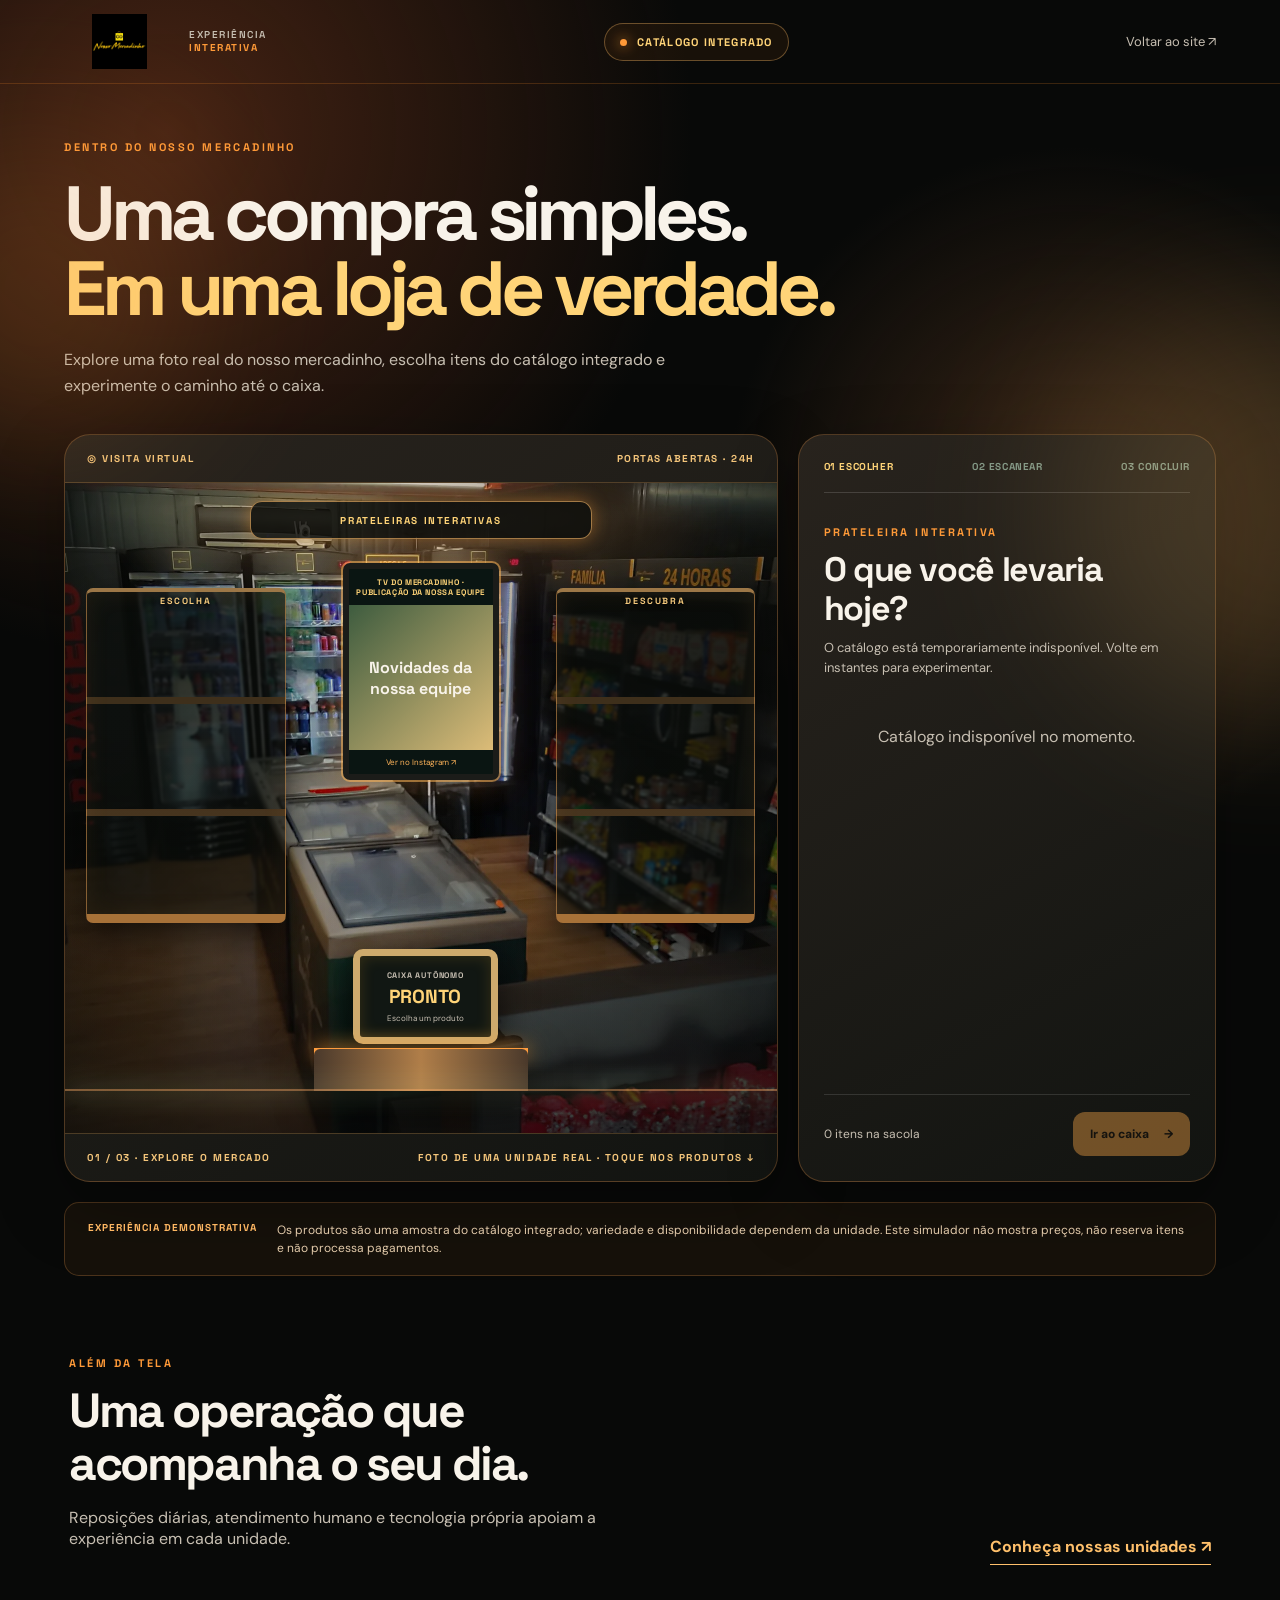
==== commit 01c24286: "Revamp cinematic storefront and interactive store experience" ====
--- a/simulador/index.html
+++ b/simulador/index.html
@@ -9,6 +9,7 @@
   <link rel="icon" href="favicon.png">
   <link rel="preconnect" href="https://adm-olypres.web.app">
   <link rel="stylesheet" href="experience-v3.css">
+  <link rel="stylesheet" href="simulator-v4.css">
   <script src="experience-v3.js" defer></script>
 </head>
 <body>
@@ -20,27 +21,27 @@
     <a class="top-link" href="../">Voltar ao site ↗</a>
   </header>
   <main id="main" class="shell">
-    <div class="intro"><span class="eyebrow">SEU MERCADO, SEU TEMPO</span><h1>Entre. Escolha.<br><em>Viva a experiência.</em></h1><p>Uma visita interativa inspirada na rotina do Nosso Mercadinho. Explore produtos do nosso catálogo e descubra como funciona uma compra autônoma.</p></div>
+    <div class="intro"><span class="eyebrow">DENTRO DO NOSSO MERCADINHO</span><h1>Uma compra simples.<br><em>Em uma loja de verdade.</em></h1><p>Explore uma foto real do nosso mercadinho, escolha itens do catálogo integrado e experimente o caminho até o caixa.</p></div>
     <div class="layout">
       <section class="scene" aria-label="Mercadinho interativo">
         <div class="scene-top"><span>◎ VISITA VIRTUAL</span><span id="scene-status">PORTAS ABERTAS · 24H</span></div>
         <div class="store">
           <div class="store-glow" aria-hidden="true"></div>
-          <div class="store-sign"><img src="logo-novo.png" alt="Nosso Mercadinho"></div>
+          <div class="store-sign"><span>PRATELEIRAS INTERATIVAS</span></div>
           <div class="shelf shelf-one"><span class="shelf-label">ESCOLHA</span><div class="shelf-products" id="shelf-one" aria-hidden="true"></div></div>
           <div class="shelf shelf-two"><span class="shelf-label">DESCUBRA</span><div class="shelf-products" id="shelf-two" aria-hidden="true"></div></div>
           <div class="screen-ad" id="screen-ad"><span class="ad-kicker">TV DO MERCADINHO · PUBLICAÇÃO DA NOSSA EQUIPE</span><div class="ad-frame" id="ad-frame"><span class="ad-empty">Novidades da nossa equipe</span></div><a id="ad-link" href="https://www.instagram.com/olypressnossomercadinho/" target="_blank" rel="noopener noreferrer">Ver no Instagram ↗</a></div>
           <div class="checkout"><div class="checkout-monitor"><span>CAIXA AUTÔNOMO</span><strong id="monitor-value">PRONTO</strong><small id="monitor-hint">Escolha um produto</small></div><div class="scanner" aria-hidden="true"></div><div class="checkout-base"></div></div>
-          <div class="visitor" id="visitor" aria-label="Visitante animado"><div class="visitor-head"></div><div class="visitor-body"><span class="visitor-bag">✦</span></div><div class="visitor-legs"></div></div>
+          <div class="visitor" id="visitor" aria-label="Personagem ilustrativa sorrindo ao concluir a experiência"><img src="shopper-cutout.png" alt="Personagem ilustrativa com sacola de compras"></div>
           <div class="floor-line" aria-hidden="true"></div>
         </div>
-        <div class="scene-footer"><span>01 / 03 · EXPLORE O MERCADO</span><span>TOQUE NOS PRODUTOS ↓</span></div>
+        <div class="scene-footer"><span id="scene-phase">01 / 03 · EXPLORE O MERCADO</span><span id="scene-instruction">FOTO DE UMA UNIDADE REAL · TOQUE NOS PRODUTOS ↓</span></div>
       </section>
       <section class="experience-panel" aria-label="Sua compra demonstrativa">
         <div class="steps"><span class="active" data-step="shop">01 ESCOLHER</span><span data-step="scan">02 ESCANEAR</span><span data-step="finish">03 CONCLUIR</span></div>
         <div class="tab active" id="shop-tab"><div class="panel-heading"><span class="eyebrow">PRATELEIRA INTERATIVA</span><h2>O que você levaria hoje?</h2><p id="catalog-note">Carregando uma amostra do catálogo...</p></div><div class="product-grid" id="product-grid"><div class="loading">Preparando a experiência<span class="dots">...</span></div></div><div class="panel-bottom"><span id="cart-count">0 itens na sacola</span><button class="primary" id="go-checkout" disabled>Ir ao caixa <span>→</span></button></div></div>
         <div class="tab" id="scan-tab"><div class="panel-heading"><span class="eyebrow">CAIXA AUTÔNOMO</span><h2>Confira sua sacola.</h2><p>Toque em cada item para simular a leitura no caixa.</p></div><div class="scan-list" id="scan-list"></div><div class="panel-bottom"><button class="ghost" id="back-shop">← Voltar</button><button class="primary" id="go-finish" disabled>Concluir simulação <span>→</span></button></div></div>
-        <div class="tab" id="finish-tab"><div class="finish-mark">✓</div><span class="eyebrow">MISSÃO CONCLUÍDA</span><h2>Viu como é simples?</h2><p>Você escolheu <strong id="finish-count">0</strong> produtos e experimentou o fluxo de compra. Esta foi apenas uma simulação: nenhum pedido ou pagamento foi realizado.</p><div class="finish-actions"><button class="primary" id="restart">Experimentar novamente ↻</button><a class="ghost" href="../#contato">Quero no meu condomínio ↗</a></div></div>
+        <div class="tab" id="finish-tab"><div class="finish-mark">✓</div><span class="eyebrow">MISSÃO CONCLUÍDA</span><h2>Viu como é simples?</h2><p>Você escolheu <strong id="finish-count">0</strong> <span id="finish-noun">produtos</span> e experimentou o fluxo de compra. Esta foi apenas uma simulação: nenhum pedido ou pagamento foi realizado.</p><div class="finish-actions"><button class="primary" id="restart">Experimentar novamente ↻</button><a class="ghost" href="../#contato">Quero no meu condomínio ↗</a></div></div>
       </section>
     </div>
     <div class="truth"><strong>EXPERIÊNCIA DEMONSTRATIVA</strong><span>Os produtos são uma amostra do catálogo integrado; variedade e disponibilidade dependem da unidade. Este simulador não mostra preços, não reserva itens e não processa pagamentos.</span></div>
--- a/simulador/experience-v3.css
+++ b/simulador/experience-v3.css
@@ -1,2 +1,4 @@
 @import url('https://fonts.googleapis.com/css2?family=DM+Sans:wght@400;500;600;700;800&family=Space+Grotesk:wght@400;500;600;700&display=swap');
+/* A assinatura amarela da marca aparece sem a caixa preta da arte original. */
+.brand img,.store-sign img{mix-blend-mode:screen}
 :root{--bg:#0b1410;--card:#17251d;--line:#35513c;--mint:#b8f4a7;--gold:#f3bf65;--text:#f5f6eb;--muted:#aabaae;font-family:'DM Sans',system-ui,sans-serif;color:var(--text);background:var(--bg)}*{box-sizing:border-box}html{scroll-behavior:smooth}body{margin:0;min-width:320px;overflow-x:hidden;background:radial-gradient(circle at 12% 8%,#1b3525 0,transparent 28%),radial-gradient(circle at 90% 30%,#24472d 0,transparent 25%),var(--bg)}button,a{font:inherit}button{cursor:pointer}a{color:inherit;text-decoration:none}.skip{position:absolute;top:-60px;left:12px;background:#fff;color:#111;padding:12px;z-index:20}.skip:focus{top:12px}.ambient{position:absolute;border-radius:50%;filter:blur(80px);pointer-events:none;opacity:.16}.ambient-a{width:320px;height:320px;background:#83d78d;top:130px;left:-120px}.ambient-b{width:420px;height:420px;background:#dcb456;top:300px;right:-200px}.topbar{height:84px;border-bottom:1px solid #ffffff18;display:flex;align-items:center;justify-content:space-between;padding:0 clamp(18px,5vw,70px);position:relative;z-index:2}.brand{display:flex;gap:15px;align-items:center}.brand img{width:110px;height:55px;object-fit:contain}.brand span{font:600 10px/1.25 'Space Grotesk',sans-serif;letter-spacing:.15em;color:var(--muted)}.brand strong{color:var(--gold)}.live-tag{font:700 11px 'Space Grotesk',sans-serif;letter-spacing:.12em;color:var(--mint);border:1px solid #b8f4a755;background:#b8f4a711;border-radius:100px;padding:11px 15px}.live-tag span{display:inline-block;width:7px;height:7px;border-radius:50%;background:var(--mint);box-shadow:0 0 13px var(--mint);margin-right:6px;animation:blink 2s infinite}.top-link{font-size:13px;color:var(--muted);transition:color .2s}.top-link:hover{color:var(--mint)}.shell{max-width:1460px;margin:auto;padding:clamp(25px,4vw,56px) clamp(16px,5vw,70px) 80px}.intro{max-width:900px;margin-bottom:35px}.eyebrow{font:700 11px 'Space Grotesk',sans-serif;color:var(--gold);letter-spacing:.23em}.intro h1{font:700 clamp(42px,6vw,83px)/.98 'Space Grotesk',sans-serif;letter-spacing:-.07em;margin:20px 0}.intro h1 em{font-style:normal;color:var(--mint)}.intro p{color:var(--muted);font-size:16px;line-height:1.65;max-width:610px}.layout{display:grid;grid-template-columns:minmax(0,1.45fr) minmax(360px,.85fr);gap:20px;align-items:stretch}.scene,.experience-panel{border:1px solid var(--line);border-radius:26px;background:linear-gradient(150deg,#1b2f22,#111e17);box-shadow:0 24px 70px #0005;overflow:hidden}.scene{display:flex;flex-direction:column;min-height:655px}.scene-top,.scene-footer{display:flex;justify-content:space-between;gap:10px;padding:17px 22px;font:700 10px 'Space Grotesk',sans-serif;letter-spacing:.15em;color:var(--mint);border-bottom:1px solid #ffffff16}.scene-footer{border-top:1px solid #ffffff16;border-bottom:0;color:var(--muted)}.store{position:relative;min-height:580px;flex:1;overflow:hidden;background:linear-gradient(90deg,#0e2118aa,#0e211822),linear-gradient(155deg,#284533 0%,#14241c 68%)}.store:before{content:'';position:absolute;inset:0;background:linear-gradient(90deg,#ffffff06 1px,transparent 1px),linear-gradient(#ffffff06 1px,transparent 1px);background-size:52px 52px;mask-image:linear-gradient(#000 0%,transparent 85%)}.store-glow{position:absolute;width:76%;height:90px;left:12%;top:52px;border-radius:50%;background:#d3e8aa33;filter:blur(33px)}.store-sign{position:absolute;top:26px;left:32%;width:36%;height:84px;background:#102018;border:1px solid #779c6980;border-radius:12px;display:grid;place-items:center;box-shadow:0 0 35px #b8f4a72b}.store-sign img{width:190px;max-width:80%;height:72px;object-fit:contain}.shelf{position:absolute;top:145px;width:33%;height:275px;border:9px solid #8c9d75;border-top:15px solid #acbb8f;border-radius:7px;background:repeating-linear-gradient(to bottom,transparent 0 82px,#a8b58d 82px 93px);box-shadow:0 20px 30px #0006,inset 0 0 30px #ebf3cc17}.shelf-one{left:5%}.shelf-two{right:5%}.shelf-label{position:absolute;top:-13px;left:0;right:0;text-align:center;font:800 9px 'Space Grotesk',sans-serif;letter-spacing:.2em;color:#203425}.shelf-products{display:grid;grid-template-columns:repeat(3,1fr);gap:8px;padding:25px 10px}.mini-product{height:59px;border-radius:5px 5px 3px 3px;background:linear-gradient(135deg,#eeca77,#9fba88);box-shadow:2px 4px 6px #0004;overflow:hidden;display:grid;place-items:center;animation:shelf-in .5s both}.mini-product img{width:100%;height:100%;object-fit:contain;background:#f9f6e9}.screen-ad{position:absolute;top:158px;left:40%;width:20%;min-width:120px;background:#0a1512;border:6px solid #26352d;border-radius:7px;box-shadow:0 0 0 2px #96bd7855,0 0 35px #a5c99424;overflow:hidden;text-align:center}.ad-kicker{display:block;color:var(--mint);font:700 8px 'Space Grotesk',sans-serif;letter-spacing:.08em;padding:8px 4px}.ad-frame{aspect-ratio:1/1;background:linear-gradient(135deg,#3e5c3f,#dcbc78);display:grid;place-items:center;overflow:hidden}.ad-frame img{width:100%;height:100%;object-fit:cover;animation:ad-in .8s both}.ad-empty{font:700 16px 'Space Grotesk',sans-serif;padding:10px}.screen-ad a{display:block;font-size:8px;padding:7px;color:var(--gold)}.checkout{position:absolute;bottom:42px;right:14%;width:30%;height:156px}.checkout-monitor{position:absolute;top:0;right:14%;width:68%;height:95px;background:#0a1210;border:7px solid #9db58c;border-radius:10px;display:flex;flex-direction:column;align-items:center;justify-content:center;gap:4px;box-shadow:0 10px 20px #0006}.checkout-monitor span{font:700 8px 'Space Grotesk',sans-serif;letter-spacing:.1em;color:var(--muted)}.checkout-monitor strong{font:700 19px 'Space Grotesk',sans-serif;color:var(--mint)}.checkout-monitor small{font-size:8px;color:var(--muted)}.scanner{position:absolute;right:0;bottom:35px;width:100%;height:8px;background:var(--mint);box-shadow:0 0 18px var(--mint)}.checkout-base{position:absolute;bottom:0;width:100%;height:42px;background:linear-gradient(90deg,#7a9677,#b7c89c,#829e81);border-radius:6px 6px 0 0}.visitor{position:absolute;left:17%;bottom:42px;width:78px;height:167px;transform:translateX(0);transition:left 1.1s cubic-bezier(.22,1,.36,1);z-index:3;filter:drop-shadow(7px 9px 7px #0008);animation:float 4s ease-in-out infinite}.visitor.at-checkout{left:55%}.visitor-head{width:49px;height:51px;background:#be825e;border-radius:46% 47% 42% 42%;margin:0 auto;position:relative}.visitor-head:before{content:'';position:absolute;top:-10px;left:-4px;width:55px;height:22px;border-radius:50% 50% 20% 20%;background:#2a231d}.visitor-body{height:80px;background:linear-gradient(115deg,#ecc575,#d68e4e);border-radius:20px 20px 7px 7px;position:relative}.visitor-bag{position:absolute;right:-24px;bottom:-8px;width:36px;height:44px;background:#edf0d6;color:#35583c;border-radius:4px 4px 9px 9px;display:grid;place-items:center;font-size:20px;transform:rotate(-8deg)}.visitor-legs{height:36px;width:56px;margin:auto;background:linear-gradient(90deg,#2a362f 0 44%,transparent 44% 55%,#2a362f 55%);border-radius:0 0 8px 8px}.floor-line{position:absolute;bottom:42px;height:2px;left:0;right:0;background:#d1e8a555;box-shadow:0 0 24px #d1e8a5}.experience-panel{padding:25px;display:flex;flex-direction:column;min-height:655px}.steps{display:flex;justify-content:space-between;gap:5px;border-bottom:1px solid #ffffff25;padding-bottom:19px}.steps span{font:700 10px 'Space Grotesk',sans-serif;letter-spacing:.06em;color:#829988}.steps span.active{color:var(--mint)}.tab{display:none;flex:1;flex-direction:column}.tab.active{display:flex;animation:panel-in .4s both}.panel-heading{padding:27px 0 14px}.panel-heading h2,#finish-tab h2{font:700 clamp(25px,3vw,34px)/1.12 'Space Grotesk',sans-serif;letter-spacing:-.04em;margin:10px 0}.panel-heading p,#finish-tab p{color:var(--muted);font-size:13px;line-height:1.55;margin:0}.product-grid{display:grid;grid-template-columns:repeat(2,minmax(0,1fr));gap:9px;align-content:start;max-height:420px;overflow:auto;padding:4px 3px 15px}.product{background:#f1f0e6;border:2px solid transparent;border-radius:16px;min-height:126px;text-align:left;display:flex;flex-direction:column;padding:8px;color:#173021;transition:transform .2s,border .2s,box-shadow .2s}.product:hover{transform:translateY(-4px);box-shadow:0 14px 20px #0003}.product:focus-visible,.primary:focus-visible,.ghost:focus-visible{outline:3px solid var(--gold);outline-offset:3px}.product.selected{border-color:var(--mint);box-shadow:0 0 0 3px #b8f4a744}.product img{width:100%;height:72px;object-fit:contain;background:#fff;border-radius:9px}.product strong{font-size:11px;line-height:1.25;margin-top:7px}.product small{color:#5c745d;font-size:9px;margin-top:3px}.loading{grid-column:1/-1;color:var(--muted);padding:30px 10px;text-align:center}.panel-bottom{display:flex;align-items:center;justify-content:space-between;gap:10px;margin-top:auto;padding-top:17px;border-top:1px solid #ffffff20;color:var(--muted);font-size:12px}.primary,.ghost{border:0;border-radius:12px;padding:13px 17px;background:var(--mint);color:#15301c;font-weight:800;font-size:12px;display:inline-flex;align-items:center;justify-content:center;gap:15px;min-height:44px;transition:transform .2s,filter .2s}.primary:hover,.ghost:hover{transform:translateY(-2px);filter:brightness(1.06)}.primary:disabled{opacity:.4;cursor:not-allowed;transform:none}.ghost{background:#243a2a;color:var(--mint);border:1px solid #66886c}.scan-list{display:grid;gap:10px;align-content:start;margin:10px 0;max-height:360px;overflow:auto}.scan-item{display:flex;align-items:center;gap:10px;width:100%;padding:10px;background:#eff2e7;border:2px solid transparent;color:#223326;border-radius:12px;text-align:left}.scan-item img{height:45px;width:45px;object-fit:contain;background:#fff;border-radius:7px}.scan-item span{font-size:12px;font-weight:700;flex:1}.scan-item b{font-size:14px}.scan-item.scanned{border-color:var(--mint);background:#d7f1ca}.scan-item.scanned b{color:#27724a}.finish-mark{width:74px;height:74px;border-radius:50%;display:grid;place-items:center;background:var(--mint);color:#1c3b25;font-size:45px;font-weight:800;margin:65px 0 20px;box-shadow:0 0 0 15px #b8f4a722;animation:finish-pop .7s both}#finish-tab p{font-size:15px;max-width:340px}.finish-actions{display:grid;gap:10px;margin-top:35px;max-width:260px}.truth{display:flex;align-items:flex-start;gap:20px;border:1px solid #d2a84d55;background:#c7a85810;color:#d3c8a1;padding:18px 23px;border-radius:15px;margin:20px 0;font-size:12px;line-height:1.5}.truth strong{white-space:nowrap;color:var(--gold);font:800 10px 'Space Grotesk',sans-serif;letter-spacing:.1em}.more{display:flex;align-items:end;justify-content:space-between;gap:20px;padding:55px 5px 0}.more h2{font:700 clamp(29px,4vw,48px)/1.1 'Space Grotesk',sans-serif;letter-spacing:-.05em;max-width:570px;margin:13px 0}.more p{color:var(--muted);max-width:560px}.more a{color:var(--mint);font-weight:700;border-bottom:1px solid var(--mint);padding-bottom:7px;white-space:nowrap}@keyframes blink{50%{opacity:.3}}@keyframes shelf-in{from{opacity:0;transform:translateY(-15px)}to{opacity:1;transform:translateY(0)}}@keyframes ad-in{from{opacity:0;transform:scale(1.1)}to{opacity:1;transform:scale(1)}}@keyframes float{50%{transform:translateY(-4px)}}@keyframes panel-in{from{opacity:0;transform:translateY(12px)}to{opacity:1;transform:none}}@keyframes finish-pop{from{transform:scale(.5);opacity:0}to{transform:scale(1);opacity:1}}@media(max-width:1070px){.layout{grid-template-columns:1fr}.scene,.experience-panel{min-height:0}.store{min-height:540px}.experience-panel{min-height:500px}.product-grid{grid-template-columns:repeat(4,1fr);max-height:none}}@media(max-width:650px){.topbar{height:70px}.brand img{width:80px}.brand span,.top-link{display:none}.live-tag{font-size:9px}.intro h1{font-size:46px}.intro p{font-size:14px}.scene-top,.scene-footer{font-size:8px;padding:13px}.store{min-height:400px}.store-sign{height:55px;top:18px}.store-sign img{height:50px}.shelf{top:100px;height:205px;border-width:6px}.shelf-products{gap:4px;padding:14px 4px}.mini-product{height:43px}.screen-ad{top:107px;min-width:0;width:23%;left:38.5%;border-width:3px}.ad-kicker{font-size:5px;padding:4px}.ad-empty{font-size:8px}.checkout{height:106px;right:7%;width:35%;bottom:28px}.checkout-monitor{height:69px;border-width:4px}.checkout-monitor span,.checkout-monitor small{font-size:6px}.checkout-monitor strong{font-size:11px}.checkout-base{height:26px}.scanner{bottom:22px}.visitor{transform:scale(.65);transform-origin:bottom left;left:15%;bottom:28px;animation:none}.visitor.at-checkout{left:49%}.floor-line{bottom:28px}.product-grid{grid-template-columns:repeat(2,1fr)}.truth{display:block}.truth strong{display:block;margin-bottom:7px}.more{display:block}.more a{display:inline-block;margin-top:14px}}@media(prefers-reduced-motion:reduce){*,*:before,*:after{animation-duration:.01ms!important;transition-duration:.01ms!important;scroll-behavior:auto!important}}
--- a/simulador/simulator-v4.css
+++ b/simulador/simulator-v4.css
@@ -0,0 +1 @@
+:root{--bg:#0a0b0a;--card:#1b1d1a;--line:#5b4b32;--mint:#ffd478;--gold:#ff9a38;--text:#f8f3ea;--muted:#c7bfb2}body{background:radial-gradient(circle at 13% 8%,#462313 0,transparent 28%),radial-gradient(circle at 84% 30%,#382516 0,transparent 22%),#080908}.ambient-a{background:#f78c31}.ambient-b{background:#ffc267}.topbar{border-color:#f68b2836}.live-tag{color:#ffd478;border-color:#ffbd695a;background:#f68b2811}.live-tag span{background:#ff9a38;box-shadow:0 0 13px #ff9a38}.eyebrow{color:#ff9a38}.intro em{color:#ffd478}.scene,.experience-panel{border-color:#a36b376a;background:linear-gradient(150deg,#28231d,#121411)}.scene{min-height:730px}.store{min-height:650px;background:linear-gradient(90deg,#080a0885,#080a0820 44%,#080a0870),url('store-interior.webp') center center/cover no-repeat}.store:before{background:linear-gradient(0deg,#070807ad,transparent 37%),linear-gradient(90deg,#080a0840,transparent 34%,#080a0840);mask-image:none}.store-glow{background:#ffae5225;top:-30px;height:130px}.store-sign{top:18px;left:26%;width:48%;height:38px;background:#0c0d0bc9;border-color:#ffbd6b9a;box-shadow:0 0 18px #ff992e66}.store-sign span{font:800 10px 'Space Grotesk',sans-serif;letter-spacing:.16em;color:#ffd478;text-align:center}.shelf{top:105px;height:335px;border:1px solid #ffb15f7a;border-bottom:9px solid #a77138;border-top:4px solid #9c7747;border-radius:7px;background:linear-gradient(#0a0d0abd,#0a0d0a99),repeating-linear-gradient(to bottom,transparent 0 105px,#b47b42 105px 112px);box-shadow:0 14px 32px #0009,inset 0 0 25px #f4b35c16;backdrop-filter:blur(1.2px)}.shelf-one{left:3%;width:28%}.shelf-two{right:3%;width:28%}.shelf-label{top:3px;color:#f5ca7d;text-shadow:0 2px 4px #000}.shelf-products{grid-template-columns:repeat(3,1fr);gap:5px 4px;padding:30px 7px 5px}.mini-product{height:91px;overflow:hidden;background:transparent;border-radius:0;box-shadow:none;filter:drop-shadow(0 9px 4px #0007);transition:transform .25s}.mini-product img{width:100%;height:100%;object-fit:contain;background:transparent;mix-blend-mode:screen;filter:contrast(1.17) saturate(1.06)}.mini-product:hover{transform:translateY(-7px) scale(1.07)}.screen-ad{top:80px;left:39%;width:22%;min-width:100px;border-color:#1b1c19;box-shadow:0 0 0 2px #ffb75888,0 0 35px #ff9a3855}.ad-kicker{color:#ffd478}.screen-ad a{color:#ffb45a}.checkout{right:35%;bottom:42px;width:30%;height:142px;filter:drop-shadow(0 15px 18px #000a)}.checkout-monitor{background:#111713;border-color:#ceaa6d;box-shadow:inset 0 0 15px #ffb32d29}.checkout-monitor strong{color:#ffd478}.scanner{background:#ff9d3e;box-shadow:0 0 20px #ffa742}.checkout-base{background:linear-gradient(90deg,#4a392b,#b07e49,#4a392b)}.visitor{left:-26%;bottom:40px;width:210px;height:425px;opacity:0;pointer-events:none;transform:translateY(25px) scale(.8);transition:left 1.25s cubic-bezier(.22,1,.36,1),opacity .75s,transform 1.25s cubic-bezier(.22,1,.36,1);animation:none;filter:drop-shadow(12px 15px 12px #000b)}.visitor.at-checkout{left:63%;opacity:.92;transform:translateY(0) scale(.83)}.visitor.finished{left:65%;opacity:1;transform:translateY(0) scale(.92)}.visitor img{width:100%;height:100%;object-fit:contain}.visitor-head,.visitor-body,.visitor-legs{display:none}.floor-line{background:#ffb46e70}.scene-top,.scene-footer{color:#f5c67b;border-color:#ffb45b38}.steps span.active{color:#ffd478}.product{background:#f8f2e7;color:#271c13}.product img{background:#f8f2e7;mix-blend-mode:multiply}.product.selected{border-color:#ff9a38;box-shadow:0 0 0 3px #ff9a3840}.product small{color:#73563f}.primary{background:#ffab4a;color:#17110b}.ghost{background:#332921;color:#ffd478;border-color:#9c7042}.scan-item{background:#f8f2e7}.scan-item img{background:#f8f2e7;mix-blend-mode:multiply}.scan-item.scanned{border-color:#ffab4a;background:#ffe7bd}.scan-item.scanned b{color:#ad5b17}.finish-mark{background:#ffb355;color:#22160a;box-shadow:0 0 0 15px #ffad4a25}.truth{border-color:#c580424f;background:#ad6b2916;color:#e2caaa}.truth strong{color:#ffb863}.more a{color:#ffc06b;border-color:#ffc06b}.product-grid{max-height:460px}@media(max-width:1070px){.scene{min-height:0}.store{min-height:610px}.experience-panel{min-height:520px}.product-grid{max-height:none}}@media(max-width:650px){.intro h1{font-size:clamp(39px,10vw,50px)}.scene{border-radius:18px}.scene-top,.scene-footer{padding:12px}.scene-footer span:last-child{font-size:7px}.store{min-height:440px;background-position:54% center}.store-sign{height:28px;left:23%;width:54%;top:10px}.store-sign span{font-size:7px}.shelf{top:64px;height:240px;border-bottom-width:5px}.shelf-one{left:2%;width:30%}.shelf-two{right:2%;width:30%}.shelf-products{padding:23px 3px 0;gap:1px}.mini-product{height:68px}.screen-ad{top:57px;left:37%;width:26%;border-width:3px}.ad-kicker{font-size:5px}.checkout{right:29%;bottom:28px;width:38%;height:112px}.visitor{width:145px;height:280px;bottom:27px;left:-40%}.visitor.at-checkout{left:65%;transform:scale(.75);transform-origin:bottom left}.visitor.finished{left:64%;transform:scale(.82);transform-origin:bottom left}.checkout-monitor strong{font-size:12px}.experience-panel{padding:18px;min-height:530px}.product-grid{grid-template-columns:repeat(2,minmax(0,1fr));gap:8px}.product{min-height:130px}.product img{height:78px}}@media(prefers-reduced-motion:reduce){.visitor,.mini-product{transition:none!important}}
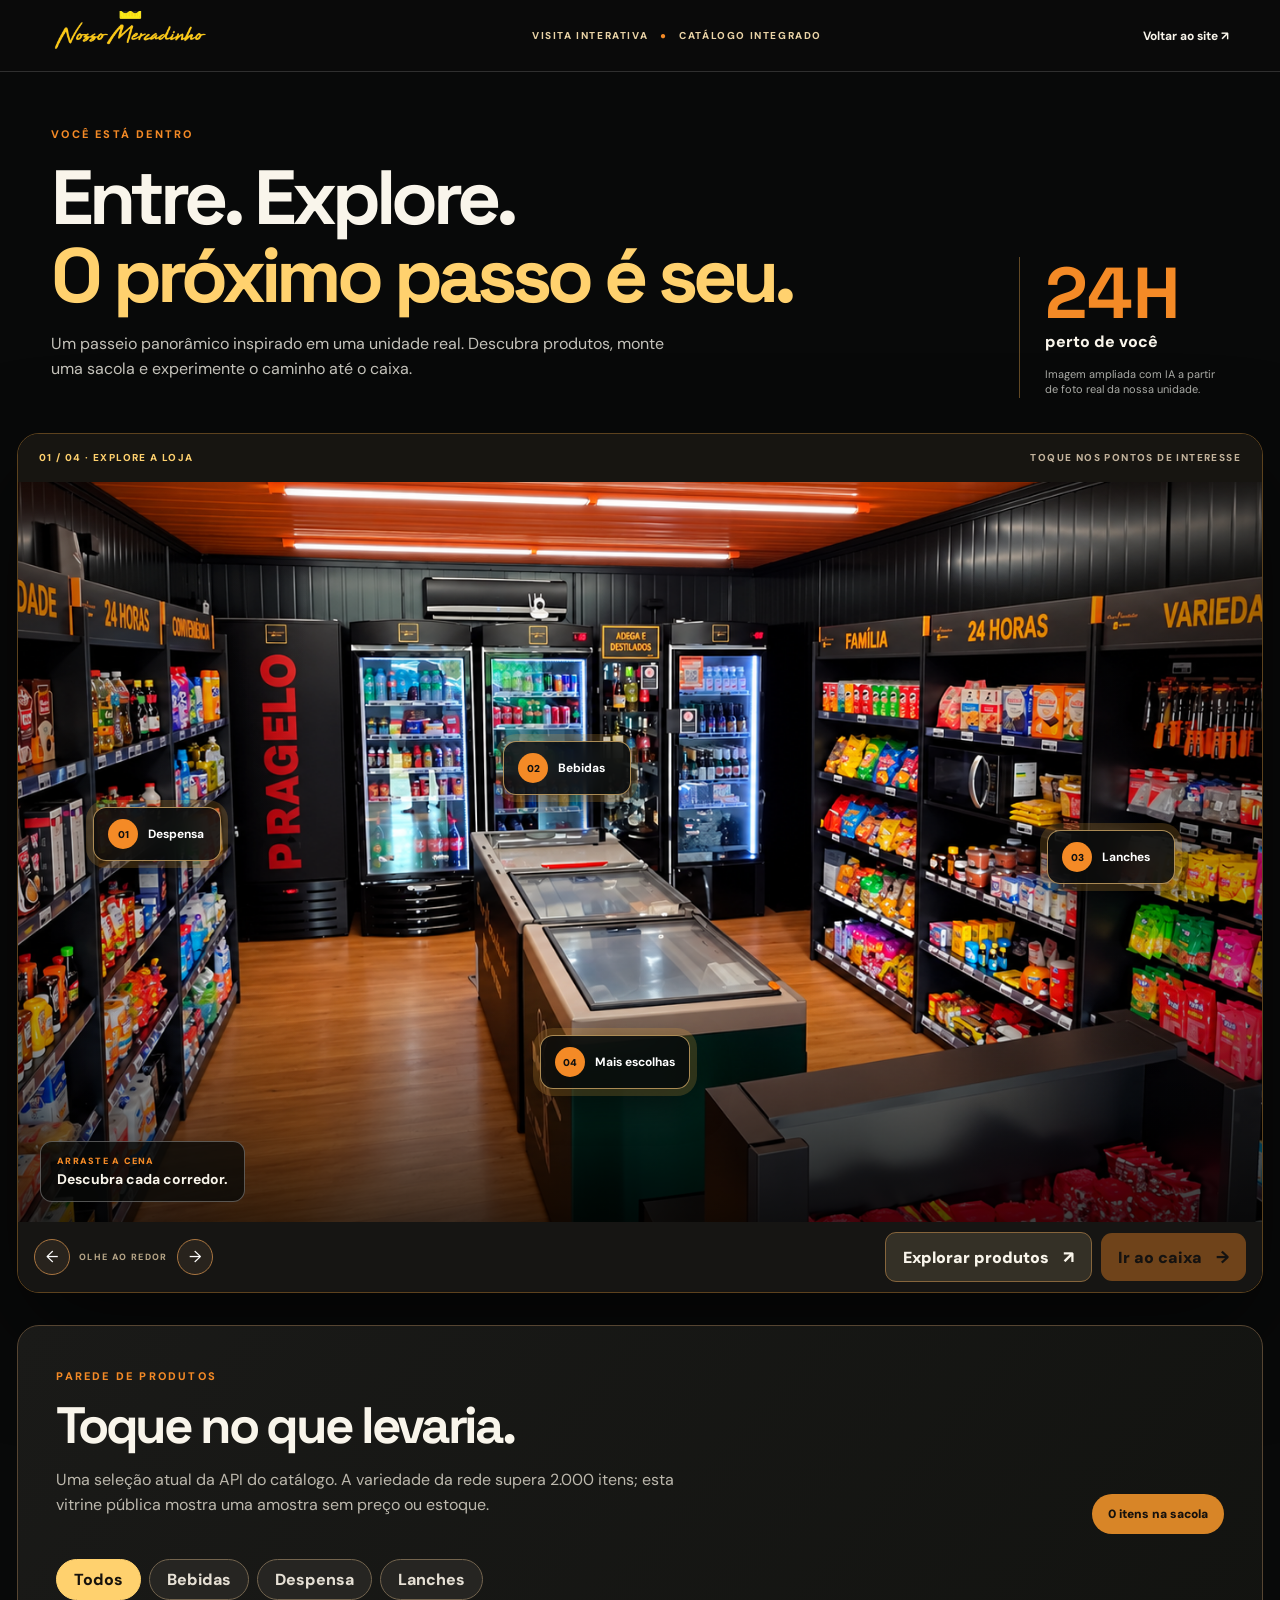
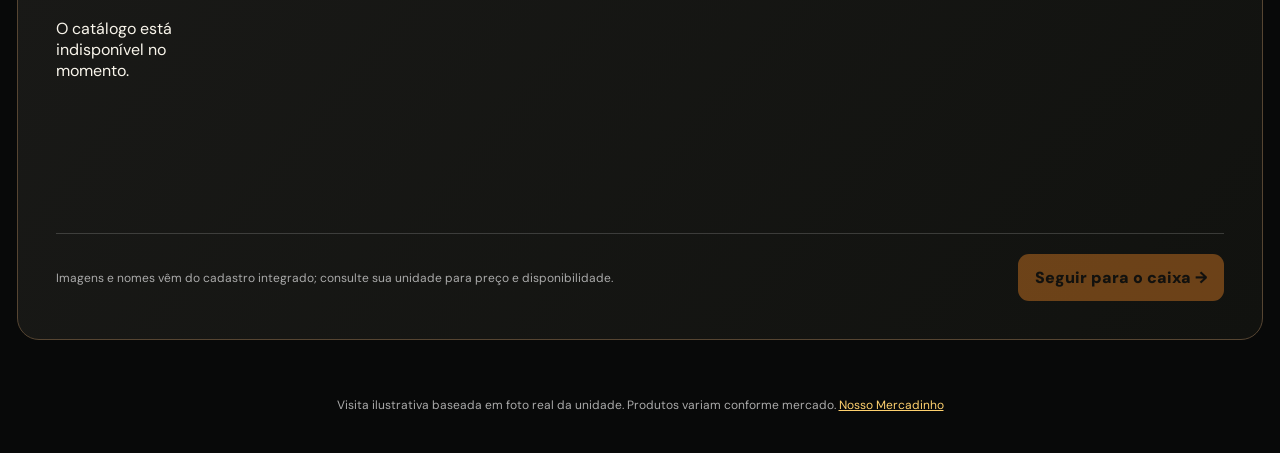
==== commit 347736a3: "Build panoramic interactive store visit and expand landing content" ====
--- a/simulador/index.html
+++ b/simulador/index.html
@@ -1,51 +1 @@
-<!doctype html>
-<html lang="pt-BR">
-<head>
-  <meta charset="utf-8">
-  <meta name="viewport" content="width=device-width,initial-scale=1">
-  <meta name="theme-color" content="#0b1410">
-  <meta name="description" content="Experimente uma compra demonstrativa no Nosso Mercadinho. Conheça o catálogo e as publicações da nossa equipe.">
-  <title>Experiência Nosso Mercadinho</title>
-  <link rel="icon" href="favicon.png">
-  <link rel="preconnect" href="https://adm-olypres.web.app">
-  <link rel="stylesheet" href="experience-v3.css">
-  <link rel="stylesheet" href="simulator-v4.css">
-  <script src="experience-v3.js" defer></script>
-</head>
-<body>
-  <a class="skip" href="#main">Pular para a experiência</a>
-  <div class="ambient ambient-a" aria-hidden="true"></div><div class="ambient ambient-b" aria-hidden="true"></div>
-  <header class="topbar">
-    <a class="brand" href="../" aria-label="Voltar ao site Nosso Mercadinho"><img src="logo-novo.png" alt="Nosso Mercadinho"><span>EXPERIÊNCIA<br><strong>INTERATIVA</strong></span></a>
-    <span class="live-tag"><span></span> CATÁLOGO INTEGRADO</span>
-    <a class="top-link" href="../">Voltar ao site ↗</a>
-  </header>
-  <main id="main" class="shell">
-    <div class="intro"><span class="eyebrow">DENTRO DO NOSSO MERCADINHO</span><h1>Uma compra simples.<br><em>Em uma loja de verdade.</em></h1><p>Explore uma foto real do nosso mercadinho, escolha itens do catálogo integrado e experimente o caminho até o caixa.</p></div>
-    <div class="layout">
-      <section class="scene" aria-label="Mercadinho interativo">
-        <div class="scene-top"><span>◎ VISITA VIRTUAL</span><span id="scene-status">PORTAS ABERTAS · 24H</span></div>
-        <div class="store">
-          <div class="store-glow" aria-hidden="true"></div>
-          <div class="store-sign"><span>PRATELEIRAS INTERATIVAS</span></div>
-          <div class="shelf shelf-one"><span class="shelf-label">ESCOLHA</span><div class="shelf-products" id="shelf-one" aria-hidden="true"></div></div>
-          <div class="shelf shelf-two"><span class="shelf-label">DESCUBRA</span><div class="shelf-products" id="shelf-two" aria-hidden="true"></div></div>
-          <div class="screen-ad" id="screen-ad"><span class="ad-kicker">TV DO MERCADINHO · PUBLICAÇÃO DA NOSSA EQUIPE</span><div class="ad-frame" id="ad-frame"><span class="ad-empty">Novidades da nossa equipe</span></div><a id="ad-link" href="https://www.instagram.com/olypressnossomercadinho/" target="_blank" rel="noopener noreferrer">Ver no Instagram ↗</a></div>
-          <div class="checkout"><div class="checkout-monitor"><span>CAIXA AUTÔNOMO</span><strong id="monitor-value">PRONTO</strong><small id="monitor-hint">Escolha um produto</small></div><div class="scanner" aria-hidden="true"></div><div class="checkout-base"></div></div>
-          <div class="visitor" id="visitor" aria-label="Personagem ilustrativa sorrindo ao concluir a experiência"><img src="shopper-cutout.png" alt="Personagem ilustrativa com sacola de compras"></div>
-          <div class="floor-line" aria-hidden="true"></div>
-        </div>
-        <div class="scene-footer"><span id="scene-phase">01 / 03 · EXPLORE O MERCADO</span><span id="scene-instruction">FOTO DE UMA UNIDADE REAL · TOQUE NOS PRODUTOS ↓</span></div>
-      </section>
-      <section class="experience-panel" aria-label="Sua compra demonstrativa">
-        <div class="steps"><span class="active" data-step="shop">01 ESCOLHER</span><span data-step="scan">02 ESCANEAR</span><span data-step="finish">03 CONCLUIR</span></div>
-        <div class="tab active" id="shop-tab"><div class="panel-heading"><span class="eyebrow">PRATELEIRA INTERATIVA</span><h2>O que você levaria hoje?</h2><p id="catalog-note">Carregando uma amostra do catálogo...</p></div><div class="product-grid" id="product-grid"><div class="loading">Preparando a experiência<span class="dots">...</span></div></div><div class="panel-bottom"><span id="cart-count">0 itens na sacola</span><button class="primary" id="go-checkout" disabled>Ir ao caixa <span>→</span></button></div></div>
-        <div class="tab" id="scan-tab"><div class="panel-heading"><span class="eyebrow">CAIXA AUTÔNOMO</span><h2>Confira sua sacola.</h2><p>Toque em cada item para simular a leitura no caixa.</p></div><div class="scan-list" id="scan-list"></div><div class="panel-bottom"><button class="ghost" id="back-shop">← Voltar</button><button class="primary" id="go-finish" disabled>Concluir simulação <span>→</span></button></div></div>
-        <div class="tab" id="finish-tab"><div class="finish-mark">✓</div><span class="eyebrow">MISSÃO CONCLUÍDA</span><h2>Viu como é simples?</h2><p>Você escolheu <strong id="finish-count">0</strong> <span id="finish-noun">produtos</span> e experimentou o fluxo de compra. Esta foi apenas uma simulação: nenhum pedido ou pagamento foi realizado.</p><div class="finish-actions"><button class="primary" id="restart">Experimentar novamente ↻</button><a class="ghost" href="../#contato">Quero no meu condomínio ↗</a></div></div>
-      </section>
-    </div>
-    <div class="truth"><strong>EXPERIÊNCIA DEMONSTRATIVA</strong><span>Os produtos são uma amostra do catálogo integrado; variedade e disponibilidade dependem da unidade. Este simulador não mostra preços, não reserva itens e não processa pagamentos.</span></div>
-    <section class="more"><div><span class="eyebrow">ALÉM DA TELA</span><h2>Uma operação que acompanha o seu dia.</h2><p>Reposições diárias, atendimento humano e tecnologia própria apoiam a experiência em cada unidade.</p></div><a href="../#unidades">Conheça nossas unidades ↗</a></section>
-  </main>
-</body>
-</html>
+<!doctype html><html lang="pt-BR"><head><meta charset="utf-8"><meta name="viewport" content="width=device-width,initial-scale=1"><meta name="theme-color" content="#101010"><meta name="description" content="Explore o Nosso Mercadinho em uma visita panorâmica e experimente uma compra demonstrativa."><title>Visita interativa | Nosso Mercadinho</title><link rel="icon" href="favicon.png"><link rel="preconnect" href="https://adm-olypres.web.app"><link rel="stylesheet" href="visit-v5.css"><script src="visit-v5.js" defer></script></head><body><a class="skip" href="#experience">Pular para a experiência</a><header class="top"><a class="logo" href="../" aria-label="Voltar ao site"><img src="logo-novo.png" alt="Nosso Mercadinho"></a><span class="top-label">VISITA INTERATIVA <b>●</b> CATÁLOGO INTEGRADO</span><a class="top-back" href="../">Voltar ao site ↗</a></header><main id="experience"><section class="intro"><div><span class="eyebrow">VOCÊ ESTÁ DENTRO</span><h1>Entre. Explore.<br><em>O próximo passo é seu.</em></h1><p>Um passeio panorâmico inspirado em uma unidade real. Descubra produtos, monte uma sacola e experimente o caminho até o caixa.</p></div><div class="intro-side"><strong>24H</strong><span>perto de você</span><small>Imagem ampliada com IA a partir de foto real da nossa unidade.</small></div></section><section class="stage" aria-label="Mercadinho panorâmico"><div class="stage-bar"><span id="stage-name">01 / 04 · EXPLORE A LOJA</span><span id="stage-hint">TOQUE NOS PONTOS DE INTERESSE</span></div><div class="panorama" id="panorama"><div class="panorama-photo" id="panorama-photo"></div><div class="shade"></div><button class="hotspot hs-left" data-zone="despensa"><span>01</span><strong>Despensa</strong></button><button class="hotspot hs-back" data-zone="bebidas"><span>02</span><strong>Bebidas</strong></button><button class="hotspot hs-right" data-zone="lanches"><span>03</span><strong>Lanches</strong></button><button class="hotspot hs-freezer" data-zone="todos"><span>04</span><strong>Mais escolhas</strong></button><div class="scene-guide" id="scene-guide"><span>ARRASTE A CENA</span><strong>Descubra cada corredor.</strong></div><div class="checkout-scene" id="checkout-scene" hidden><div class="counter-top"><span>CAIXA DEMONSTRATIVO</span><span id="checkout-led">● PRONTO PARA LER</span></div><div class="terminal"><div class="terminal-head">NOSSO MERCADINHO <small>SIMULAÇÃO</small></div><div class="terminal-display"><span id="terminal-caption">Passe o primeiro produto</span><strong id="terminal-main">00 / 00</strong><small id="terminal-sub">Seu pagamento não será processado</small></div><div class="scanner-line" id="scanner-line"></div><div class="terminal-foot"><span>LEITOR</span><span>PEGUE · PASSE · PAGUE</span></div></div><div class="bag" id="bag"><span class="bag-handle"></span><strong>NM</strong><small>SACOLA</small></div></div><div class="exit-scene" id="exit-scene" hidden><img src="shopper-cutout.png" alt="Pessoa ilustrativa sorrindo com as compras"><div><span>VISITA CONCLUÍDA</span><h2>É bom ter tudo<br>tão perto.</h2><p>O meu, o seu, o Nosso Mercadinho.</p></div></div></div><div class="scene-controls"><div class="walk-controls"><button id="walk-left" aria-label="Olhar para a esquerda">←</button><span>OLHE AO REDOR</span><button id="walk-right" aria-label="Olhar para a direita">→</button></div><div class="stage-nav"><button id="open-products">Explorar produtos <span>↗</span></button><button id="view-checkout">Ir ao caixa <span>→</span></button></div></div></section><section class="product-zone" id="product-zone"><div class="zone-heading"><div><span class="eyebrow">PAREDE DE PRODUTOS</span><h2>Toque no que levaria.</h2><p>Uma seleção atual da API do catálogo. A variedade da rede supera 2.000 itens; esta vitrine pública mostra uma amostra sem preço ou estoque.</p></div><div class="bag-count" id="bag-count">0 itens na sacola</div></div><div class="filter-row" aria-label="Filtros de produtos"><button data-filter="todos" class="active">Todos</button><button data-filter="bebidas">Bebidas</button><button data-filter="despensa">Despensa</button><button data-filter="lanches">Lanches</button></div><div class="product-wall" id="product-wall" aria-live="polite"><p>Carregando produtos...</p></div><div class="zone-bottom"><span>Imagens e nomes vêm do cadastro integrado; consulte sua unidade para preço e disponibilidade.</span><button id="checkout-button">Seguir para o caixa →</button></div></section><section class="checkout-panel" id="checkout-panel" hidden><div class="panel-title"><span class="eyebrow">NO CAIXA</span><h2>Passe cada produto pelo leitor.</h2><p>Toque em um item para simular a leitura. O terminal mostrado aqui é uma representação, não a interface oficial do equipamento da VM.</p></div><div id="scan-list" class="scan-list"></div><div class="pay-controls"><strong id="scan-progress">0 de 0 lidos</strong><button id="pay-button" disabled>Simular pagamento →</button></div></section><section class="pay-panel" id="pay-panel" hidden><span class="eyebrow">PAGAMENTO DEMONSTRATIVO</span><h2>Como você pagaria?</h2><p>Escolha apenas para continuar a experiência. Nenhuma cobrança, pedido ou reserva será criada.</p><div class="pay-options"><button data-pay="Pix">Pix</button><button data-pay="Cartão">Cartão</button></div></section><section class="finish-panel" id="finish-panel" hidden><span class="eyebrow">ATÉ A PRÓXIMA VISITA</span><h2>A compra termina. A conveniência continua.</h2><p>Você levou <strong id="finish-count">0</strong> itens nesta demonstração. Nenhum pagamento foi realizado.</p><button id="restart">Voltar ao começo ↻</button><a href="../#condominio">Quero no meu condomínio ↗</a></section><footer>Visita ilustrativa baseada em foto real da unidade. Produtos variam conforme mercado. <a href="../">Nosso Mercadinho</a></footer></main></body></html>
--- a/simulador/visit-v5.css
+++ b/simulador/visit-v5.css
@@ -0,0 +1,4 @@
+@import url('https://fonts.googleapis.com/css2?family=DM+Sans:wght@400;500;600;700;800&family=Space+Grotesk:wght@400;600;700&display=swap');
+:root{--ink:#080909;--panel:#171717;--orange:#f48a26;--gold:#ffd16e;--white:#f9f5eb}*{box-sizing:border-box}html{scroll-behavior:smooth}body{margin:0;background:var(--ink);color:var(--white);font-family:'DM Sans',sans-serif}button{font:inherit;cursor:pointer}button:focus-visible,a:focus-visible{outline:3px solid var(--gold);outline-offset:4px}button:disabled{opacity:.4;cursor:not-allowed}a{color:inherit}.skip{position:absolute;left:-9999px}.skip:focus{left:20px;top:10px;z-index:20}.top{height:72px;padding:10px clamp(18px,4vw,64px);display:flex;align-items:center;justify-content:space-between;border-bottom:1px solid #ffffff27;background:#0b0b0bf7}.logo img{display:block;width:160px;height:50px;object-fit:cover;object-position:center 62%;mix-blend-mode:screen}.top-label{font-size:10px;font-weight:800;letter-spacing:.16em;color:#e9d3a6}.top-label b{color:var(--orange);margin:0 8px}.top-back{text-decoration:none;font-size:12px;font-weight:700}.intro{max-width:1540px;margin:auto;padding:50px clamp(22px,4vw,64px) 35px;display:flex;align-items:end;justify-content:space-between;gap:30px}.eyebrow{color:var(--orange);font-size:11px;font-weight:800;letter-spacing:.2em}.intro h1,.zone-heading h2,.panel-title h2,.pay-panel h2,.finish-panel h2{font-family:'Space Grotesk',sans-serif;letter-spacing:-.065em;line-height:1.02;margin:15px 0}.intro h1{font-size:clamp(48px,6vw,100px)}.intro h1 em{font-style:normal;color:var(--gold)}.intro p{max-width:620px;color:#c4c2ba;line-height:1.6;font-size:16px}.intro-side{min-width:210px;display:flex;flex-direction:column;align-items:flex-start;gap:2px;border-left:1px solid #d59a4970;padding-left:25px}.intro-side strong{font-family:'Space Grotesk';font-size:72px;line-height:1;color:var(--orange)}.intro-side span{font-weight:800}.intro-side small{font-size:11px;color:#aaaba6;max-width:180px;margin-top:13px;line-height:1.4}.stage{width:min(100% - 34px,1500px);margin:auto;border:1px solid #db973f67;border-radius:22px;overflow:hidden;box-shadow:0 40px 100px #0008}.stage-bar{height:48px;background:#171511;display:flex;align-items:center;justify-content:space-between;padding:0 21px;font-size:10px;font-weight:800;letter-spacing:.14em;color:var(--gold)}.stage-bar span:last-child{color:#c3b39c}.panorama{height:min(69vw,740px);min-height:470px;max-height:740px;position:relative;overflow:hidden;touch-action:pan-y;background:#111}.panorama-photo{position:absolute;inset:-1%;background:url('store-panorama.png') 50% center/cover no-repeat;transform:scale(1.09) translateX(0);transition:transform .8s cubic-bezier(.22,1,.36,1),filter .6s;filter:saturate(1.02)}.shade{position:absolute;inset:0;background:linear-gradient(0deg,#000b,transparent 32%),linear-gradient(90deg,#0004,transparent 24%,transparent 76%,#0005);pointer-events:none}.hotspot{position:absolute;min-width:128px;text-align:left;display:flex;align-items:center;gap:10px;background:#0b0c0bd9;backdrop-filter:blur(12px);border:1px solid #f1c374b0;border-radius:13px;padding:11px 14px;color:#fff;box-shadow:0 0 0 7px #f1ae4030,0 15px 35px #0008;transition:transform .25s,box-shadow .25s;animation:hotspot-in .7s both}.hotspot:hover{transform:scale(1.08);box-shadow:0 0 0 12px #f1ae4033,0 15px 35px #0008}.hotspot span{display:grid;place-items:center;width:30px;height:30px;border-radius:50%;background:var(--orange);color:#111;font-size:10px;font-weight:900}.hotspot strong{font-size:12px}.hs-left{left:6%;top:44%}.hs-back{left:39%;top:35%;animation-delay:.14s}.hs-right{right:7%;top:47%;animation-delay:.28s}.hs-freezer{left:42%;bottom:18%;animation-delay:.42s}.scene-guide{position:absolute;bottom:20px;left:22px;background:#080a08c9;padding:13px 16px;border:1px solid #ffffff4d;border-radius:12px;display:flex;flex-direction:column;gap:3px}.scene-guide span{color:var(--orange);letter-spacing:.14em;font-size:9px;font-weight:900}.scene-guide strong{font-size:14px}.scene-controls{min-height:68px;background:#161513;display:flex;align-items:center;justify-content:space-between;padding:10px 16px;gap:20px}.walk-controls,.stage-nav{display:flex;align-items:center;gap:9px}.walk-controls span{font-size:9px;letter-spacing:.15em;font-weight:800;color:#b6a587}.walk-controls button{width:36px;height:36px;border-radius:50%;border:1px solid #a97540;background:#28231d;color:#fff}.stage-nav button,.zone-bottom button,.pay-controls button,#restart{border:0;border-radius:11px;background:var(--orange);color:#14110e;padding:13px 17px;font-weight:900}.stage-nav button:first-child{background:#343026;color:var(--white);border:1px solid #86653c}.stage-nav span{font-size:17px;margin-left:10px}.checkout-scene,.exit-scene{position:absolute;inset:0;background:linear-gradient(90deg,#080808f0,#0808089a 50%,#080808d0);display:flex;align-items:center;justify-content:center;gap:7vw;animation:fade-scene .5s}.checkout-scene[hidden],.exit-scene[hidden]{display:none}.counter-top{position:absolute;top:30px;left:30px;right:30px;display:flex;justify-content:space-between;font-size:11px;font-weight:900;letter-spacing:.14em;color:#ffdd93}.counter-top span:last-child{color:#4cff91}.terminal{width:min(47%,460px);height:min(70%,490px);border-radius:22px;background:linear-gradient(140deg,#272727,#080808);border:8px solid #262626;box-shadow:0 20px 70px #000,0 0 0 2px #b0824b;transform:perspective(1100px) rotateY(-8deg);position:relative;padding:18px;display:flex;flex-direction:column}.terminal-head{display:flex;justify-content:space-between;font-size:11px;letter-spacing:.13em;font-weight:900;color:var(--gold)}.terminal-head small{color:#a5a5a5}.terminal-display{flex:1;min-height:0;margin:22px 0 12px;border-radius:10px;background:radial-gradient(circle at 80% 20%,#375b4555,transparent 50%),#0c1b18;border:1px solid #40684d;display:flex;align-items:center;justify-content:center;flex-direction:column;gap:10px;padding:10px;text-align:center}.terminal-display span{font-size:clamp(12px,1.6vw,18px)}.terminal-display strong{font-family:'Space Grotesk';font-size:clamp(32px,5vw,72px);color:#cfffbe}.terminal-display small{font-size:10px;color:#a5bca9}.scanner-line{height:9px;border-radius:5px;background:#ffb24c;box-shadow:0 0 25px #ffa334;opacity:.6}.scanner-line.flash{animation:scanner .7s}.terminal-foot{display:flex;justify-content:space-between;margin-top:13px;font-size:9px;letter-spacing:.1em;color:#b4a991}.bag{width:clamp(130px,20vw,300px);height:clamp(160px,29vw,350px);background:linear-gradient(135deg,#ecaf48,#b56e22);clip-path:polygon(8% 15%,92% 15%,100% 100%,0 100%);position:relative;display:flex;align-items:center;justify-content:center;flex-direction:column;filter:drop-shadow(12px 17px 15px #000c)}.bag-handle{position:absolute;top:2%;width:32%;height:30%;border:10px solid #e1aa50;border-radius:50%;z-index:-1}.bag strong{font:900 5vw 'Space Grotesk';color:#231a0c}.bag small{letter-spacing:.2em;color:#231a0c;font-weight:800}.exit-scene img{height:94%;max-width:43%;object-fit:contain;object-position:bottom;align-self:end;filter:drop-shadow(10px 15px 18px #0009);animation:person-arrive .8s}.exit-scene div{max-width:480px}.exit-scene span{font-size:11px;font-weight:900;letter-spacing:.18em;color:var(--orange)}.exit-scene h2{font:700 clamp(42px,5vw,78px)/1 'Space Grotesk';letter-spacing:-.07em}.exit-scene p{font-size:17px;color:#e7d7b6}.product-zone,.checkout-panel,.pay-panel,.finish-panel{width:min(100% - 34px,1500px);margin:32px auto;padding:clamp(20px,3vw,42px);background:linear-gradient(130deg,#1a1a18,#11120f);border:1px solid #564532;border-radius:22px}.zone-heading{display:flex;justify-content:space-between;align-items:end;gap:20px}.zone-heading h2,.panel-title h2,.pay-panel h2,.finish-panel h2{font-size:clamp(36px,4vw,64px)}.zone-heading p,.panel-title p,.pay-panel p,.finish-panel p{max-width:660px;color:#bcb8ad;line-height:1.55}.bag-count{white-space:nowrap;background:#d88527;color:#15110d;border-radius:100px;padding:12px 16px;font-size:12px;font-weight:900}.filter-row{display:flex;gap:8px;overflow-x:auto;margin:25px 0 18px}.filter-row button{border:1px solid #73644e;background:#262522;color:#e5dfd4;border-radius:100px;padding:9px 17px;font-weight:800;white-space:nowrap}.filter-row button.active{background:var(--gold);color:#17120c;border-color:var(--gold)}.product-wall{display:grid;grid-template-columns:repeat(6,minmax(0,1fr));gap:12px;min-height:190px}.product{min-height:260px;background:linear-gradient(#ece6d7,#e7dfca);color:#1b1a16;border:2px solid transparent;border-radius:15px;padding:10px;display:flex;flex-direction:column;align-items:stretch;text-align:left;transition:transform .25s,box-shadow .25s}.product:hover{transform:translateY(-7px) rotate(-1deg);box-shadow:0 20px 25px #0006}.product.selected{border-color:var(--orange);box-shadow:0 0 0 4px #f48a2644}.product img{width:100%;height:158px;object-fit:contain;mix-blend-mode:multiply;filter:drop-shadow(0 8px 7px #0004)}.product strong{font-size:12px;line-height:1.3;flex:1;margin-top:8px}.product small{font-size:10px;font-weight:800;color:#915714;margin-top:8px}.zone-bottom{display:flex;justify-content:space-between;align-items:center;gap:20px;border-top:1px solid #ffffff2b;margin-top:25px;padding-top:20px}.zone-bottom span{font-size:12px;color:#aaa}.checkout-panel[hidden],.pay-panel[hidden],.finish-panel[hidden]{display:none}.scan-list{display:grid;grid-template-columns:repeat(3,1fr);gap:12px}.scan-item{display:flex;align-items:center;gap:13px;padding:10px;border:1px solid #6b5f4d;border-radius:13px;background:#e7dfd0;color:#191612;text-align:left;min-height:86px}.scan-item img{width:60px;height:65px;object-fit:contain;mix-blend-mode:multiply}.scan-item span{flex:1;font-size:13px;font-weight:800}.scan-item b{font-size:20px;color:#a66719}.scan-item.scanned{background:#fde7b8;border-color:#f7a23e}.pay-controls{display:flex;justify-content:space-between;align-items:center;gap:15px;margin-top:18px}.pay-options{display:flex;gap:12px}.pay-options button{min-width:130px;padding:18px;border:1px solid #ffb55f;border-radius:14px;background:#302921;color:#fff;font-weight:900}.pay-options button:hover{background:#ffad49;color:#19110b}.finish-panel a{display:inline-block;margin-left:16px;font-weight:800}.finish-panel h2{max-width:780px}footer{text-align:center;color:#aaa;font-size:12px;padding:25px 16px 40px}footer a{color:var(--gold)}@keyframes hotspot-in{from{opacity:0;filter:blur(8px);scale:.8}to{opacity:1;filter:blur(0);scale:1}}@keyframes fade-scene{from{opacity:0}to{opacity:1}}@keyframes person-arrive{from{opacity:0;transform:translateX(-70px)}to{opacity:1;transform:translateX(0)}}@keyframes scanner{0%,100%{opacity:.6;box-shadow:0 0 20px #ffa334}50%{opacity:1;box-shadow:0 0 60px #ffa334,0 0 100px #ff7b00}}@media(max-width:1000px){.product-wall{grid-template-columns:repeat(4,1fr)}.scan-list{grid-template-columns:repeat(2,1fr)}}@media(max-width:700px){.top{height:60px;padding:5px 18px}.logo img{width:130px}.top-label{font-size:8px}.top-back,.intro-side{display:none}.intro{padding:30px 20px 22px}.intro h1{font-size:clamp(40px,10vw,65px)}.intro p{font-size:13px}.stage{width:100%;border-radius:0;border-left:0;border-right:0}.stage-bar{height:38px;padding:0 11px;font-size:8px}.stage-bar span:last-child{display:none}.panorama{height:68vh;min-height:430px;max-height:650px}.panorama-photo{background-size:auto 100%;background-position:center}.hotspot{min-width:0;padding:8px;gap:4px;border-radius:9px}.hotspot span{width:24px;height:24px}.hotspot strong{font-size:9px}.hs-left{left:3%;top:45%}.hs-back{left:38%;top:27%}.hs-right{right:2%;top:46%}.hs-freezer{left:35%;bottom:22%}.scene-guide{bottom:13px;left:12px;padding:8px 10px}.scene-guide strong{font-size:11px}.scene-controls{display:block;padding:10px}.walk-controls{justify-content:center;margin-bottom:8px}.stage-nav button{flex:1;font-size:12px;padding:12px 8px}.stage-nav span{margin-left:4px}.product-zone,.checkout-panel,.pay-panel,.finish-panel{width:100%;border-radius:0;margin:20px auto;padding:20px}.zone-heading{display:block}.bag-count{display:inline-block}.product-wall{grid-template-columns:repeat(3,1fr);gap:7px}.product{min-height:180px;padding:6px}.product img{height:95px}.product strong{font-size:9px}.product small{font-size:8px}.zone-bottom{display:block}.zone-bottom button{width:100%;margin-top:12px}.scan-list{grid-template-columns:1fr}.counter-top{top:12px;left:12px;right:12px;font-size:8px}.checkout-scene{gap:1vw}.terminal{width:58%;height:60%;padding:8px;border-width:5px}.terminal-head,.terminal-foot{font-size:6px}.terminal-display{margin:10px 0 7px}.terminal-display strong{font-size:30px}.terminal-display small{font-size:7px}.bag{width:30%;height:40%}.bag strong{font-size:26px}.exit-scene{gap:0}.exit-scene img{max-width:54%;height:80%}.exit-scene div{width:45%}.exit-scene h2{font-size:34px}.exit-scene p{font-size:11px}.exit-scene span{font-size:8px}.pay-controls{align-items:stretch;flex-direction:column}}@media(prefers-reduced-motion:reduce){*,*:before,*:after{scroll-behavior:auto!important;animation-duration:.01ms!important;transition-duration:.01ms!important}}
+
+.hotspot[hidden],.scene-guide[hidden]{display:none!important}
